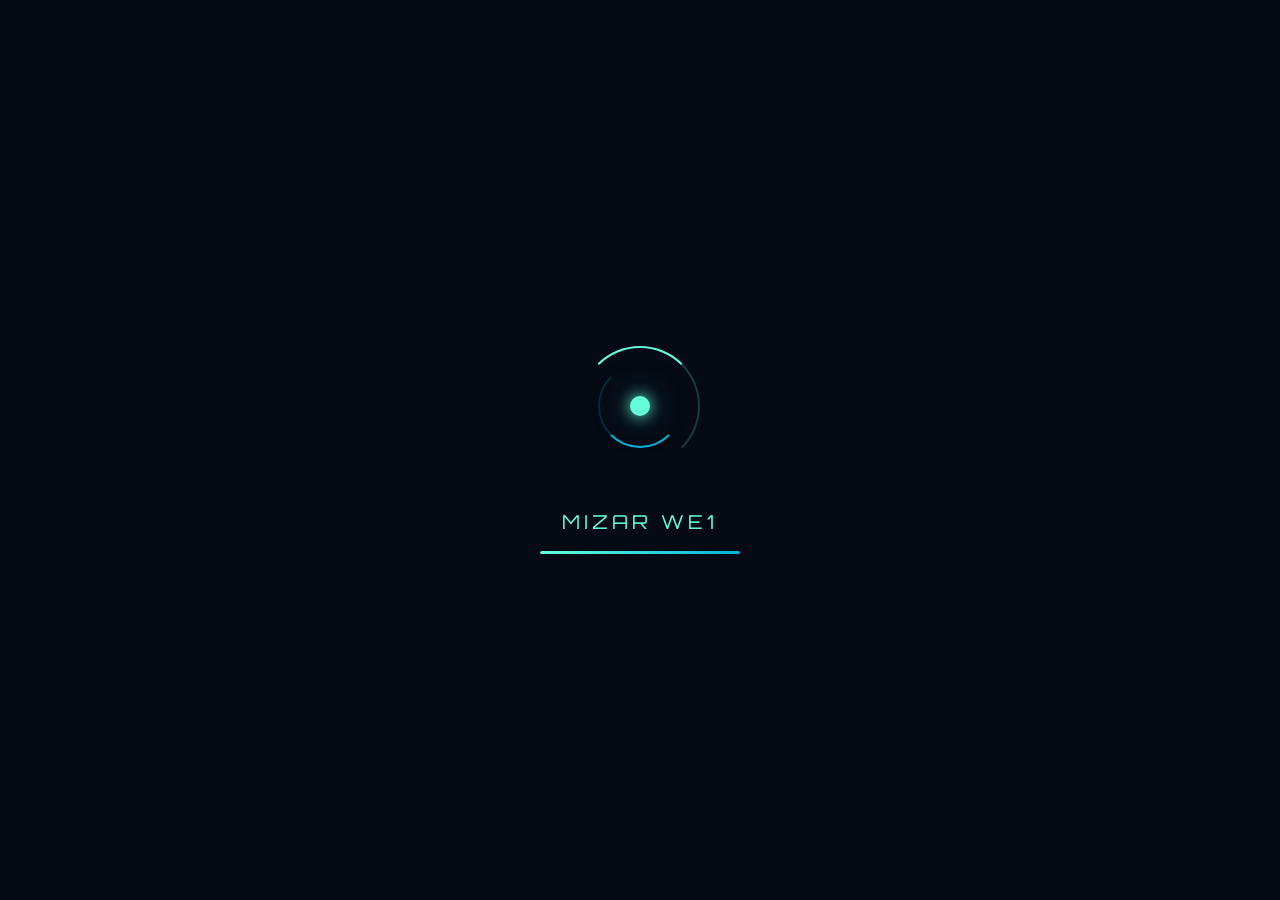
==== index.html @ 6c966ea1 "Add files via upload" ====
<!DOCTYPE html>
<html lang="es">
<head>
    <meta charset="UTF-8">
    <meta name="viewport" content="width=device-width, initial-scale=1.0">
    <title>Mizar Web | Inicio</title>
    <meta name="description" content="Agencia de desarrollo web, IA y automatización fundada por Facundo Villalba y Juan Pablo Keller.">
    <link rel="icon" href="favicon.svg" type="image/svg+xml">
    <link rel="preconnect" href="https://fonts.googleapis.com">
    <link rel="preconnect" href="https://fonts.gstatic.com" crossorigin>
    <link href="https://fonts.googleapis.com/css2?family=Montserrat:wght@300;400;600&family=Orbitron:wght@400;700&display=swap" rel="stylesheet">
    <link rel="stylesheet" href="https://cdnjs.cloudflare.com/ajax/libs/font-awesome/6.4.0/css/all.min.css">
    <link rel="stylesheet" href="style.css">
</head>
<body>
    <div id="preloader"><div class="loader-container"><div class="loader-ring ring-one"></div><div class="loader-ring ring-two"></div><div class="loader-core"></div></div><div class="loader-text-container"><span class="loader-text" data-final="MIZAR WEB">CARGANDO</span><div class="loader-bar"><div class="bar-fill"></div></div></div></div>

    <div id="background-layer" class="bg-gradient-home"></div>
    <canvas id="starfield"></canvas>

    <header class="main-header">
        <div class="logo-container">
            <div class="star-wrapper">
                <div class="binary-star-icon">
                    <div class="star s1"></div>
                    <div class="star s2"></div>
                </div>
            </div>
            <span class="logo-text">MIZAR WEB</span>
        </div>
        <nav class="desktop-nav">
            <a href="index.html" class="nav-btn active">Inicio</a>
            <a href="nosotros.html" class="nav-btn">Nosotros</a>
            <a href="servicios.html" class="nav-btn">Servicios</a>
            <a href="proyectos.html" class="nav-btn">Proyectos</a>
            <a href="contacto.html" class="nav-btn">Contacto</a>
        </nav>
        <button class="menu-toggle" aria-label="Abrir menú"><span class="bar b1"></span><span class="bar b2"></span><span class="bar b3"></span></button>
    </header>

    <div class="mobile-menu-overlay">
        <nav class="mobile-nav">
            <a href="index.html" class="mob-nav-btn">Inicio</a>
            <a href="nosotros.html" class="mob-nav-btn">Nosotros</a>
            <a href="servicios.html" class="mob-nav-btn">Servicios</a>
            <a href="proyectos.html" class="mob-nav-btn">Proyectos</a>
            <a href="contacto.html" class="mob-nav-btn">Contacto</a>
        </nav>
    </div>

    <main id="main-content">
        <section class="section">
            <div class="content-wrapper center-content">
                <h1 class="glitch-title" data-text="SOLUCIONES DIGITALES">SOLUCIONES DIGITALES</h1>
                <p class="subtitle fade-in">Desarrollo Web Full Stack + Inteligencia Artificial</p>
                <div class="hero-actions fade-in-delay">
                    <a href="proyectos.html" class="btn-primary glow-effect" style="text-decoration: none; display: inline-flex; align-items: center; justify-content: center;">Ver Trabajos</a>
                    <a href="contacto.html" class="btn-secondary" style="text-decoration: none; display: inline-flex; align-items: center; justify-content: center;">Cotizar Proyecto</a>
                </div>
            </div>
        </section>
    </main>

    <script src="script.js"></script>
</body>
</html>
---- style.css ----
/* ============================================================
   MIZAR WEB — style.css (versión corregida y completa)
   ============================================================ */

/* --- 1. VARIABLES Y RESET BASE --- */
:root {
    --bg-dark:        #050a14;
    --bg-blue-deep:   #0a192f;
    --accent-cyan:    #64ffda;
    --accent-blue:    #00b4d8;
    --accent-purple:  #7b2cbf;
    --text-main:      #e6f1ff;
    --text-muted:     #8892b0;
    --glass-bg:       rgba(17, 34, 64, 0.75);
    --glass-border:   rgba(100, 255, 218, 0.12);
    --font-title:     'Orbitron', sans-serif;
    --font-body:      'Montserrat', sans-serif;
    --header-height:  80px;
    --radius-card:    15px;
    --transition:     0.35s ease;
}

*, *::before, *::after {
    margin: 0;
    padding: 0;
    box-sizing: border-box;
}

::-webkit-scrollbar            { width: 6px; height: 6px; }
::-webkit-scrollbar-track      { background: var(--bg-dark); }
::-webkit-scrollbar-thumb      { background: var(--accent-cyan); border-radius: 10px; }

html {
    scroll-behavior: smooth;
    overflow-x: hidden;
}

body {
    font-family: var(--font-body);
    background-color: var(--bg-dark);
    color: var(--text-main);
    line-height: 1.7;
    min-height: 100vh;
    overflow-x: hidden;
    user-select: none;
}

img { max-width: 100%; display: block; }
a   { text-decoration: none; }
ul  { list-style: none; }

/* ============================================================
   2. PRELOADER
   ============================================================ */
#preloader {
    position: fixed;
    inset: 0;
    background: var(--bg-dark);
    z-index: 9999;
    display: flex;
    flex-direction: column;
    justify-content: center;
    align-items: center;
    gap: 40px;
    transition: opacity 0.6s ease, visibility 0.6s ease;
}

#preloader.loaded {
    opacity: 0;
    visibility: hidden;
    pointer-events: none;
}

/* Anillos orbitales */
.loader-container {
    position: relative;
    width: 120px;
    height: 120px;
    display: flex;
    align-items: center;
    justify-content: center;
}

.loader-ring {
    position: absolute;
    border-radius: 50%;
    border: 2px solid transparent;
}

.ring-one {
    width: 100%;
    height: 100%;
    border-top-color: var(--accent-cyan);
    border-right-color: rgba(100, 255, 218, 0.2);
    animation: spin 1.2s linear infinite;
}

.ring-two {
    width: 70%;
    height: 70%;
    border-bottom-color: var(--accent-blue);
    border-left-color: rgba(0, 180, 216, 0.2);
    animation: spin 0.8s linear infinite reverse;
}

.loader-core {
    width: 20px;
    height: 20px;
    background: var(--accent-cyan);
    border-radius: 50%;
    box-shadow: 0 0 15px var(--accent-cyan), 0 0 40px rgba(100, 255, 218, 0.4);
    animation: pulse-core 1.2s ease-in-out infinite;
}

@keyframes spin {
    to { transform: rotate(360deg); }
}

@keyframes pulse-core {
    0%, 100% { transform: scale(1);    opacity: 1; }
    50%       { transform: scale(1.4); opacity: 0.6; }
}

/* Texto y barra de carga */
.loader-text-container {
    text-align: center;
    display: flex;
    flex-direction: column;
    align-items: center;
    gap: 12px;
}

.loader-text {
    font-family: var(--font-title);
    font-size: 1.2rem;
    letter-spacing: 4px;
    color: var(--accent-cyan);
}

.loader-bar {
    width: 200px;
    height: 3px;
    background: rgba(100, 255, 218, 0.15);
    border-radius: 10px;
    overflow: hidden;
}

.bar-fill {
    height: 100%;
    width: 0%;
    background: linear-gradient(90deg, var(--accent-cyan), var(--accent-blue));
    border-radius: 10px;
    animation: bar-load 1.4s ease forwards;
}

@keyframes bar-load {
    0%   { width: 0%; }
    60%  { width: 80%; }
    100% { width: 100%; }
}

/* ============================================================
   3. FONDO Y CANVAS
   ============================================================ */
#background-layer {
    position: fixed;
    inset: 0;
    z-index: -2;
}

.bg-gradient-home      { background: radial-gradient(circle at 50% 50%, #0a192f 0%, #020c1b 100%); }
.bg-gradient-services  { background: radial-gradient(circle at 80% 20%, #112240 0%, #000000 100%); }
.bg-gradient-portfolio { background: linear-gradient(to right, #050a14, #0f1c30); }
.bg-gradient-about     { background: radial-gradient(circle at 20% 80%, #0f1c30 0%, #000000 100%); }
.bg-gradient-contact   { background: linear-gradient(135deg, #020c1b 0%, #102a43 100%); }

#starfield {
    position: fixed;
    inset: 0;
    z-index: -1;
    pointer-events: none;
}

/* ============================================================
   4. HEADER
   ============================================================ */
.main-header {
    position: fixed;
    top: 20px;
    left: 50%;
    transform: translate(-50%, 0);
    width: 90%;
    max-width: 1200px;
    height: var(--header-height);
    background: var(--glass-bg);
    backdrop-filter: blur(14px);
    -webkit-backdrop-filter: blur(14px);
    border: 1px solid var(--glass-border);
    border-radius: 50px;
    padding: 0 2rem;
    display: flex;
    justify-content: space-between;
    align-items: center;
    z-index: 1000;
    transition: transform 0.4s ease;
}

/* Logo */
.logo-container {
    display: flex;
    align-items: center;
    gap: 10px;
    cursor: pointer;
}

.logo-text {
    font-family: var(--font-title);
    font-weight: 700;
    font-size: 1rem;
    color: var(--text-main);
    letter-spacing: 3px;
}

/* Icono binario */
.star-wrapper {
    width: 30px;
    height: 30px;
    position: relative;
    z-index: 1;
    transition: transform 0.6s cubic-bezier(0.68, -0.55, 0.265, 1.55), opacity 0.5s ease;
}

.binary-star-icon {
    width: 100%;
    height: 100%;
    position: relative;
    animation: orbit 4s linear infinite;
}

.binary-star-icon .star {
    position: absolute;
    border-radius: 50%;
}

.s1 { width: 8px; height: 8px; top: 0; left: 50%; transform: translateX(-50%); }
.s2 { width: 6px; height: 6px; bottom: 0; left: 50%; transform: translateX(-50%); background: var(--accent-purple); box-shadow: 0 0 10px var(--accent-purple); }


.binary-star-icon .s1 {
    width: 12px;
    height: 12px;
    background: var(--accent-cyan);
    box-shadow: 0 0 8px var(--accent-cyan);
    top: 2px;
    left: 2px;
    animation: orbit-s1 3s linear infinite;
}

.binary-star-icon .s2 {
    width: 8px;
    height: 8px;
    background: var(--accent-blue);
    box-shadow: 0 0 6px var(--accent-blue);
    bottom: 2px;
    right: 2px;
    animation: orbit-s2 3s linear infinite;
}

.logo-text {
    font-family: var(--font-title);
    font-weight: 700;
    font-size: 1.2rem;
    letter-spacing: 2px;
    color: var(--text-main);
    position: relative;
    z-index: 2;
    /* Fondo con el gradiente de ambas estrellas oculto tras el color blanco */
    background: linear-gradient(45deg, var(--accent-cyan), var(--accent-blue));
    background-clip: text;
    -webkit-background-clip: text;
    transition: color 0.5s ease, text-shadow 0.5s ease;
}

/* --- EFECTO HOVER DEL LOGO --- */
.logo-container:hover .star-wrapper {
    /* Mueve las estrellas detrás del texto y las reduce */
    transform: translateX(45px) scale(0.1);
    opacity: 0;
}

.logo-container:hover .logo-text {
    /* Vuelve el texto transparente para revelar el gradiente de fondo */
    color: transparent;
    text-shadow: 0 0 15px rgba(100, 255, 218, 0.3);
}


@keyframes orbit-s1 {
    0%   { transform: rotate(0deg)   translateX(5px) rotate(0deg); }
    100% { transform: rotate(360deg) translateX(5px) rotate(-360deg); }
}

@keyframes orbit-s2 {
    0%   { transform: rotate(180deg) translateX(5px) rotate(-180deg); }
    100% { transform: rotate(540deg) translateX(5px) rotate(-540deg); }
}

/* Nav desktop */
.desktop-nav { display: flex; gap: 8px; }

.nav-btn {
    color: var(--text-muted);
    font-weight: 600;
    font-size: 0.85rem;
    padding: 0.55rem 1.1rem;
    border-radius: 20px;
    transition: var(--transition);
}

.nav-btn:hover  { color: var(--accent-cyan); }

.nav-btn.active {
    background: var(--accent-cyan);
    color: var(--bg-dark);
}

/* Botón hamburguesa */
.menu-toggle {
    display: none;
    background: none;
    border: none;
    cursor: pointer;
    padding: 4px;
    z-index: 1100;
}

.bar {
    display: block;
    width: 25px;
    height: 2px;
    margin: 5px 0;
    background: var(--accent-cyan);
    border-radius: 2px;
    transition: var(--transition);
}

.menu-toggle.open .b1 { transform: translateY(7px) rotate(45deg); }
.menu-toggle.open .b2 { opacity: 0; transform: scaleX(0); }
.menu-toggle.open .b3 { transform: translateY(-7px) rotate(-45deg); }

/* ============================================================
   5. MENÚ MÓVIL OVERLAY
   ============================================================ */
.mobile-menu-overlay {
    position: fixed;
    inset: 0;
    background: rgba(5, 10, 20, 0.97);
    backdrop-filter: blur(20px);
    z-index: 999;
    display: flex;
    align-items: center;
    justify-content: center;
    opacity: 0;
    visibility: hidden;
    transition: opacity 0.35s ease, visibility 0.35s ease;
}

.mobile-menu-overlay.active {
    opacity: 1;
    visibility: visible;
}

.mobile-nav {
    display: flex;
    flex-direction: column;
    align-items: center;
    gap: 1.5rem;
}

.mob-nav-btn {
    font-family: var(--font-title);
    font-size: 1.4rem;
    letter-spacing: 3px;
    color: var(--text-muted);
    transition: var(--transition);
    position: relative;
    padding: 0.5rem 0;
}

.mob-nav-btn::after {
    content: '';
    position: absolute;
    bottom: 0;
    left: 50%;
    transform: translateX(-50%);
    width: 0;
    height: 2px;
    background: var(--accent-cyan);
    transition: var(--transition);
}

.mob-nav-btn:hover             { color: var(--accent-cyan); }
.mob-nav-btn:hover::after      { width: 100%; }

/* ============================================================
   6. LAYOUT PRINCIPAL
   ============================================================ */
.section {
    min-height: 100vh;
    width: 100%;
    display: flex;
    align-items: center;
    justify-content: center;
    padding: calc(var(--header-height) + 40px) 0 60px;
}

.content-wrapper {
    width: 80%;
    max-width: 1200px;
    margin: 0 auto;
}

.content-wrapper.full-width {
    max-width: 100%;
    width: 95%;
}

.center-content {
    text-align: center;
    display: flex;
    flex-direction: column;
    align-items: center;
    gap: 1rem;
}

/* ============================================================
   7. COMPONENTES REUTILIZABLES
   ============================================================ */

/* Título de sección */
.section-title {
    font-family: var(--font-title);
    font-size: clamp(1.8rem, 3vw, 3rem);
    margin-bottom: 1.8rem;
    position: relative;
    display: inline-block;
}

.section-title::after {
    content: '';
    position: absolute;
    bottom: -8px;
    left: 0;
    width: 55px;
    height: 3px;
    background: linear-gradient(90deg, var(--accent-cyan), transparent);
    border-radius: 2px;
}

.center-content .section-title::after { left: 50%; transform: translateX(-50%); }

/* Botones */
.btn-primary,
.btn-secondary {
    display: inline-flex;
    align-items: center;
    justify-content: center;
    padding: 0.85rem 2rem;
    border-radius: 6px;
    font-family: var(--font-body);
    font-weight: 600;
    font-size: 0.9rem;
    letter-spacing: 1px;
    transition: var(--transition);
    cursor: pointer;
    border: 1px solid var(--accent-cyan);
}

.btn-primary {
    background: rgba(100, 255, 218, 0.08);
    color: var(--accent-cyan);
}

.btn-primary:hover {
    background: var(--accent-cyan);
    color: var(--bg-dark);
    transform: translateY(-3px);
    box-shadow: 0 8px 25px rgba(100, 255, 218, 0.25);
}

.btn-primary.full-width  { width: 100%; }

.glow-effect {
    box-shadow: 0 0 15px rgba(100, 255, 218, 0.2);
}

.btn-secondary {
    background: transparent;
    color: var(--text-muted);
    border-color: var(--text-muted);
    margin-left: 15px;
}

.btn-secondary:hover {
    color: var(--text-main);
    border-color: var(--text-main);
    transform: translateY(-3px);
}

/* Glass panel genérico */
.glass-panel {
    background: var(--glass-bg);
    border: 1px solid var(--glass-border);
    border-radius: var(--radius-card);
    backdrop-filter: blur(10px);
    -webkit-backdrop-filter: blur(10px);
}

/* ============================================================
   8. HOME — HERO
   ============================================================ */
.glitch-title {
    font-family: var(--font-title);
    font-size: clamp(2.2rem, 8vw, 5rem);
    line-height: 1.1;
    text-shadow: 2px 2px var(--accent-purple), -2px -2px var(--accent-blue);
    margin-bottom: 0.5rem;
    animation: glitch 4s infinite;
}

@keyframes glitch {
    0%, 90%, 100% { text-shadow: 2px 2px var(--accent-purple), -2px -2px var(--accent-blue); transform: none; opacity: 1; }
    91%  { text-shadow: -3px 0 var(--accent-cyan),  3px 0 var(--accent-purple); transform: translateX(2px); }
    92%  { text-shadow:  3px 0 var(--accent-blue), -3px 0 var(--accent-cyan);  transform: translateX(-2px); }
    93%  { text-shadow: 2px 2px var(--accent-purple), -2px -2px var(--accent-blue); transform: none; }
}

.subtitle {
    font-size: clamp(0.9rem, 2.5vw, 1.15rem);
    color: var(--text-muted);
    letter-spacing: 2px;
    text-transform: uppercase;
    margin-bottom: 0.5rem;
}

.hero-actions { display: flex; gap: 1rem; flex-wrap: wrap; justify-content: center; }

.fade-in {
    animation: fadeUp 0.9s ease 0.3s both;
}

.fade-in-delay {
    animation: fadeUp 0.9s ease 0.7s both;
}

@keyframes fadeUp {
    from { opacity: 0; transform: translateY(20px); }
    to   { opacity: 1; transform: translateY(0); }
}

/* ============================================================
   9. SERVICIOS — CARDS CON FLIP
   ============================================================ */
.services-grid {
    display: grid;
    grid-template-columns: repeat(auto-fit, minmax(280px, 1fr));
    gap: 24px;
}

.service-card {
    position: relative;
    height: 194px;
    perspective: 1000px;
    cursor: pointer;
}

.card-initial,
.card-hover-content {
    position: absolute;
    inset: 0;
    padding: 1.6rem;
    border-radius: var(--radius-card);
    background: var(--glass-bg);
    border: 1px solid var(--glass-border);
    display: flex;
    flex-direction: column;
    align-items: center;
    justify-content: center;
    text-align: center;
    backface-visibility: hidden;
    transition: transform 0.55s cubic-bezier(0.4, 0, 0.2, 1), opacity 0.35s ease;
}

.card-initial  { transform: rotateY(0deg);    opacity: 1; }
.card-hover-content { transform: rotateY(180deg); opacity: 0; }

.service-card:hover .card-initial       { transform: rotateY(-180deg); opacity: 0; }
.service-card:hover .card-hover-content { transform: rotateY(0deg);    opacity: 1;
    border-color: var(--accent-cyan);
    box-shadow: 0 0 20px rgba(100, 255, 218, 0.08); }

.service-icon {
    font-size: 2.2rem;
    color: var(--accent-cyan);
    margin-bottom: 0.8rem;
}

.service-card h3 {
    font-family: var(--font-title);
    font-size: 0.85rem;
    letter-spacing: 1.5px;
    margin-bottom: 0.4rem;
}

.card-desc { color: var(--text-muted); font-size: 0.85rem; }

.card-hover-content h3 {
    font-family: var(--font-title);
    font-size: 0.8rem;
    color: var(--accent-cyan);
    letter-spacing: 1.5px;
    margin-bottom: 1rem;
}

.card-hover-content ul {
    display: flex;
    flex-direction: column;
    gap: 0.35rem;
}

.card-hover-content ul li {
    font-size: 0.82rem;
    color: var(--text-muted);
    position: relative;
    padding-left: 1rem;
}

.card-hover-content ul li::before {
    content: '▸';
    position: absolute;
    left: 0;
    color: var(--accent-cyan);
}

/* ============================================================
   10. PORTFOLIO
   ============================================================ */
.section-portfolio {
    align-items: flex-start;
    padding-top: calc(var(--header-height) + 50px);
}

.portfolio-header {
    display: flex;
    align-items: flex-end;
    justify-content: space-between;
    flex-wrap: wrap;
    gap: 1.2rem;
    margin-bottom: 2rem;
}

.portfolio-title-group { display: flex; flex-direction: column; gap: 4px; }
.portfolio-header .section-title { margin-bottom: 0; }
.portfolio-header .section-title::after { display: none; }

.portfolio-subtitle {
    color: var(--text-muted);
    font-size: 0.78rem;
    letter-spacing: 2.5px;
    text-transform: uppercase;
    padding-left: 2px;
}

.portfolio-filters {
    display: flex;
    gap: 8px;
    flex-wrap: wrap;
}

.filter-btn {
    background: transparent;
    border: 1px solid var(--glass-border);
    color: var(--text-muted);
    padding: 0.42rem 1.1rem;
    border-radius: 20px;
    font-family: var(--font-body);
    font-size: 0.8rem;
    font-weight: 600;
    cursor: pointer;
    transition: var(--transition);
    letter-spacing: 0.5px;
}

.filter-btn:hover {
    color: var(--accent-cyan);
    border-color: rgba(100,255,218,0.4);
}

.filter-btn.active {
    background: var(--accent-cyan);
    color: var(--bg-dark);
    border-color: var(--accent-cyan);
    box-shadow: 0 0 14px rgba(100,255,218,0.25);
}

/* --- BENTO GRID --- */
.bento-featured {
    display: grid;
    grid-template-columns: 1.6fr 1fr;
    grid-template-rows: 248px 248px;
    gap: 12px;
    margin-bottom: 0;
}

.bento-featured .bento-main  { grid-row: 1 / 3; }
.bento-featured .bento-sm    { height: 100%; }

/* --- PROJECT CARD base --- */
.project-card {
    position: relative;
    border-radius: 14px;
    overflow: hidden;
    cursor: pointer;
    /* carousel track cards */
    flex: 0 0 300px;
    height: 204px;
    scroll-snap-align: start;
    transition: transform 0.35s ease, box-shadow 0.35s ease;
}

/* bento cards override flex sizing */
.bento-featured .project-card {
    flex: unset;
    scroll-snap-align: none;
    height: 100%;
}

.project-card:hover {
    transform: translateY(-4px);
    box-shadow: 0 16px 40px rgba(0,0,0,0.5), 0 0 0 1px rgba(100,255,218,0.2);
}

.project-card.hidden { display: none; }

/* Card number badge (bento only) */
.card-number {
    position: absolute;
    top: 14px;
    left: 16px;
    font-family: var(--font-title);
    font-size: 0.62rem;
    letter-spacing: 2px;
    color: rgba(100,255,218,0.45);
    z-index: 4;
    transition: color 0.3s;
    user-select: none;
}

.project-card:hover .card-number { color: var(--accent-cyan); }

/* --- IMAGE CONTAINER --- */
.project-img-container {
    width: 100%;
    height: 100%;
    position: relative;
    background: var(--card-fallback, linear-gradient(135deg, #0a192f 0%, #112240 100%));
    overflow: hidden;
}

.project-img-container img {
    width: 100%;
    height: 100%;
    object-fit: cover;
    display: block;
    transition: transform 0.6s cubic-bezier(0.25, 0.46, 0.45, 0.94);
}

.project-card:hover .project-img-container img { transform: scale(1.07); }

/* --- BASE INFO (siempre visible, parte baja) --- */
.card-base-info {
    flex-direction: column;
    display: flex;
    gap: 0.3rem;
    position: absolute;
    bottom: 0;
    left: 0;
    right: 0;
    padding: 1rem 1.2rem 1rem;
    background: linear-gradient(to top,
        rgba(5, 10, 20, 0.97) 0%,
        rgba(5, 10, 20, 0.7)  50%,
        transparent 100%);
    z-index: 3;
    transition: opacity 0.3s ease;
}

.card-base-info h4 {
    font-family: var(--font-title);
    font-size: 0.78rem;
    color: var(--text-main);
    letter-spacing: 1px;
    margin-bottom: 0;
    line-height: 1.3;
    white-space: nowrap;
    overflow: hidden;
    text-overflow: ellipsis;
}

/* large card: bigger title */
.bento-main .card-base-info h4 {
    font-size: 0.92rem;
    letter-spacing: 1.5px;
}

/* --- OVERLAY (aparece en hover, sobre la base info) --- */
.project-overlay {
    position: absolute;
    inset: 0;
    background: linear-gradient(to top,
        rgba(5, 10, 20, 0.97) 30%,
        rgba(5, 10, 20, 0.5)  70%,
        rgba(5, 10, 20, 0.15) 100%);
    display: flex;
    flex-direction: column;
    justify-content: flex-end;
    padding: 1.2rem 1.2rem 1.2rem;
    opacity: 0;
    transform: translateY(6px);
    transition: opacity 0.35s ease, transform 0.35s ease;
    z-index: 4;
}

.project-card:hover .project-overlay {
    opacity: 1;
    transform: translateY(0);
}

/* Reorganise: on hover, base info slides up out of the way */
.project-card:hover .card-base-info { opacity: 0; }

.project-overlay p {
    font-size: 0.78rem;
    color: var(--text-main);
    line-height: 1.6;
    margin-bottom: 0.75rem;
}

.card-cta {
    display: inline-flex;
    align-items: center;
    gap: 6px;
    font-size: 0.72rem;
    font-weight: 700;
    letter-spacing: 1.5px;
    text-transform: uppercase;
    color: var(--accent-cyan);
    transition: gap 0.25s ease;
}

.project-card:hover .card-cta { gap: 10px; }

/* --- OVERLAY TAG chip --- */
.overlay-tag {
    display: inline-block;
    background: rgba(100, 255, 218, 0.1);
    border: 1px solid rgba(100, 255, 218, 0.25);
    color: var(--accent-cyan);
    font-size: 0.6rem;
    font-weight: 700;
    letter-spacing: 1.8px;
    text-transform: uppercase;
    padding: 0.18rem 0.6rem;
    border-radius: 20px;
    margin-bottom: 0.35rem;
    width: fit-content;
    white-space: nowrap;
}

/* === OVERLAY TAG in BASE INFO (before hover) === */
.card-base-info .overlay-tag {
    margin-bottom: 0.3rem;
}

/* === Large card special === */
.bento-main .project-overlay {
    padding-bottom: 2.2rem;
}

.bento-main .project-overlay p { font-size: 0.85rem; }

/* --- CAROUSEL DIVIDER --- */
.carousel-divider {
    display: flex;
    align-items: center;
    gap: 14px;
    margin: 18px 0 14px;
}

.divider-line {
    flex: 1;
    height: 1px;
    background: linear-gradient(to right, transparent, var(--glass-border), transparent);
}

.divider-label {
    display: flex;
    align-items: center;
    gap: 8px;
    color: var(--text-muted);
    font-size: 0.72rem;
    font-weight: 600;
    letter-spacing: 2.5px;
    text-transform: uppercase;
    white-space: nowrap;
    flex-shrink: 0;
}

.divider-label i {
    color: var(--accent-cyan);
    font-size: 0.65rem;
}

.carousel-nav-btns {
    display: flex;
    gap: 8px;
    flex-shrink: 0;
}

.carousel-arrow {
    width: 34px;
    height: 34px;
    border-radius: 50%;
    background: var(--glass-bg);
    border: 1px solid var(--glass-border);
    color: var(--accent-cyan);
    display: flex;
    align-items: center;
    justify-content: center;
    cursor: pointer;
    font-size: 0.72rem;
    transition: var(--transition);
    flex-shrink: 0;
}

.carousel-arrow:hover {
    background: var(--accent-cyan);
    color: var(--bg-dark);
    border-color: var(--accent-cyan);
    box-shadow: 0 0 14px rgba(100,255,218,0.3);
}

/* --- SCROLL HORIZONTAL --- */
.horizontal-scroll-container {
    width: 100%;
    overflow-x: auto;
    padding: 6px 0 16px;
    scroll-snap-type: x mandatory;
    -webkit-overflow-scrolling: touch;
    scrollbar-width: thin;
    scrollbar-color: rgba(100,255,218,0.3) transparent;
}

.horizontal-scroll-container::-webkit-scrollbar { height: 3px; }
.horizontal-scroll-container::-webkit-scrollbar-track { background: transparent; }
.horizontal-scroll-container::-webkit-scrollbar-thumb {
    background: rgba(100,255,218,0.3);
    border-radius: 10px;
}

.portfolio-track {
    display: flex;
    gap: 12px;
    padding: 6px 4px;
}

/* scroll hint legacy */
.scroll-hint {
    margin-top: 14px;
    color: var(--text-muted);
    font-size: 0.78rem;
    letter-spacing: 1px;
    display: flex;
    align-items: center;
    gap: 6px;
    animation: hint-pulse 2s ease infinite;
}

@keyframes hint-pulse {
    0%, 100% { opacity: 0.5; }
    50%       { opacity: 1; }
}

/* scroll more label legacy */
.scroll-more-label {
    display: flex;
    align-items: center;
    gap: 6px;
    margin-bottom: 12px;
    color: var(--text-muted);
    font-size: 0.75rem;
    font-weight: 600;
    letter-spacing: 2px;
    text-transform: uppercase;
}
.scroll-more-label i { color: var(--accent-cyan); font-size: 0.65rem; }
.scroll-more-label i:first-of-type { animation: nudge-right 1.6s ease infinite; }
.scroll-more-label i:last-of-type  { animation: nudge-right 1.6s ease 0.2s infinite; opacity: 0.5; }

@keyframes nudge-right {
    0%, 100% { transform: translateX(0); }
    50%       { transform: translateX(4px); }
}

/* ============================================================
   11. NOSOTROS — TABS
   ============================================================ */
.about-header-container {
    display: flex;
    align-items: flex-start;
    justify-content: space-between;
    flex-wrap: wrap;
    gap: 1.5rem;
    margin-bottom: 2.5rem;
}

.about-header-container .section-title { margin-bottom: 0; }

.about-sub-nav {
    display: flex;
    gap: 8px;
    flex-wrap: wrap;
}

.sub-nav-btn {
    background: transparent;
    border: 1px solid var(--glass-border);
    color: var(--text-muted);
    padding: 0.45rem 1.1rem;
    border-radius: 20px;
    font-family: var(--font-body);
    font-size: 0.82rem;
    font-weight: 600;
    cursor: pointer;
    transition: var(--transition);
}

.sub-nav-btn:hover,
.sub-nav-btn.active {
    background: var(--accent-cyan);
    color: var(--bg-dark);
    border-color: var(--accent-cyan);
}

/* Tab content */
.about-tab-content {
    display: none;
    animation: fadeUp 0.4s ease both;
}

.about-tab-content.active { display: block; }

/* Tab: general */
.about-description {
    font-size: 1rem;
    color: var(--text-muted);
    line-height: 1.9;
    max-width: 800px;
    margin-bottom: 2.5rem;
}

.about-description strong { color: var(--accent-cyan); }

.founders-container {
    display: grid;
    grid-template-columns: repeat(auto-fit, minmax(280px, 1fr));
    gap: 24px;
}

.founder-card {
    display: flex;
    align-items: center;
    gap: 1.2rem;
    padding: 1.5rem;
    transition: var(--transition);
}

.founder-card:hover {
    border-color: var(--accent-cyan);
    transform: translateY(-4px);
}

.founder-img {
    width: 80px;
    height: 80px;
    border-radius: 50%;
    overflow: hidden;
    flex-shrink: 0;
    border: 2px solid var(--glass-border);
}

.founder-img img { width: 100%; height: 100%; object-fit: cover; object-position: center top; }

.no-photo {
    width: 100%;
    height: 100%;
    background: rgba(100, 255, 218, 0.05);
    display: flex;
    align-items: center;
    justify-content: center;
    font-size: 2rem;
    color: var(--text-muted);
}

.founder-info h3 {
    font-family: var(--font-title);
    font-size: 0.85rem;
    letter-spacing: 1px;
    margin-bottom: 4px;
}

.founder-info .role {
    display: block;
    color: var(--accent-cyan);
    font-size: 0.75rem;
    font-weight: 600;
    letter-spacing: 0.5px;
    margin-bottom: 8px;
}

.founder-info p { color: var(--text-muted); font-size: 0.82rem; line-height: 1.6; }

/* Tab: skills */
.skills-grid {
    display: grid;
    grid-template-columns: repeat(auto-fit, minmax(220px, 1fr));
    gap: 20px;
}

.skill-item {
    background: var(--glass-bg);
    border: 1px solid var(--glass-border);
    border-radius: var(--radius-card);
    padding: 1.8rem 1.5rem;
    text-align: center;
    transition: var(--transition);
}

.skill-item:hover {
    border-color: var(--accent-cyan);
    transform: translateY(-5px);
}

.skill-item i {
    font-size: 2rem;
    color: var(--accent-cyan);
    margin-bottom: 0.8rem;
    display: block;
}

.skill-item h4 {
    font-family: var(--font-title);
    font-size: 0.8rem;
    letter-spacing: 1px;
    margin-bottom: 0.5rem;
}

.skill-item p { color: var(--text-muted); font-size: 0.82rem; line-height: 1.6; }

/* Tab: tools */
.tools-grid {
    display: grid;
    grid-template-columns: repeat(auto-fit, minmax(150px, 1fr));
    gap: 16px;
}

.tool-item {
    background: var(--glass-bg);
    border: 1px solid var(--glass-border);
    border-radius: 10px;
    padding: 1.2rem 1rem;
    display: flex;
    justify-content: center;
    flex-direction: column;
    align-items: center;
    gap: 0.6rem;
    transition: var(--transition);
    cursor: default;
}

.tool-item:hover {
    border-color: var(--accent-cyan);
    background: rgba(100, 255, 218, 0.05);
    transform: translateY(-4px);
}

.tool-item i    { font-size: 1.8rem; color: var(--accent-cyan); }
.tool-item span { font-size: 0.8rem; font-weight: 600; color: var(--text-muted); text-align: center; }

/* Tab: reviews / carrusel */
.testimonials-wrapper {
    width: 100%;
    max-width: 700px;
    margin: 0 auto;
}

.carousel-container {
    display: flex;
    align-items: center;
    gap: 1rem;
}

.carousel-track-container { overflow: hidden; flex: 1; }

.carousel-track {
    display: flex;
    transition: transform 0.4s ease;
}

.carousel-slide {
    min-width: 100%;
    padding: 0 0.5rem;
    display: none;
}

.carousel-slide.current-slide { display: block; }

.carousel-slide blockquote {
    background: var(--glass-bg);
    border: 1px solid var(--glass-border);
    border-left: 3px solid var(--accent-cyan);
    border-radius: var(--radius-card);
    padding: 2rem;
    font-size: 0.95rem;
    color: var(--text-muted);
    font-style: italic;
    line-height: 1.8;
}

.carousel-slide cite {
    display: block;
    margin-top: 1rem;
    font-style: normal;
    color: var(--accent-cyan);
    font-size: 0.8rem;
    font-weight: 600;
    letter-spacing: 0.5px;
}

.carousel-btn {
    background: var(--glass-bg);
    border: 1px solid var(--glass-border);
    color: var(--accent-cyan);
    width: 42px;
    height: 42px;
    border-radius: 50%;
    display: flex;
    align-items: center;
    justify-content: center;
    cursor: pointer;
    flex-shrink: 0;
    transition: var(--transition);
    font-size: 0.85rem;
}

.carousel-btn:hover {
    background: var(--accent-cyan);
    color: var(--bg-dark);
}

/* ============================================================
   12. CONTACTO
   ============================================================ */
.split-layout {
    display: grid;
    grid-template-columns: 1fr 1.3fr;
    gap: 60px;
    align-items: center;
}

.contact-info-col p {
    color: var(--text-muted);
    margin-bottom: 2rem;
    line-height: 1.8;
}

.contact-methods {
    display: flex;
    flex-direction: column;
    gap: 14px;
}

.method {
    display: flex;
    align-items: center;
    gap: 1rem;
    padding: 1rem 1.4rem;
    transition: var(--transition);
}

.method:hover {
    border-color: var(--accent-cyan);
    transform: translateX(5px);
}

.method i    { color: var(--accent-cyan); font-size: 1.1rem; width: 20px; text-align: center; }
.method span { color: var(--text-muted); font-size: 0.9rem; }

/* Formulario */
.glass-form {
    background: var(--glass-bg);
    padding: 2.5rem;
    border-radius: 20px;
    border: 1px solid var(--glass-border);
    backdrop-filter: blur(10px);
}

.form-group {
    position: relative;
    margin-bottom: 1.4rem;
}

.form-group input,
.form-group textarea,
.form-group select {
    width: 100%;
    padding: 14px 14px 14px 14px;
    background: rgba(255, 255, 255, 0.04);
    border: 1px solid var(--glass-border);
    border-radius: 8px;
    color: var(--text-main);
    font-family: var(--font-body);
    font-size: 0.9rem;
    transition: border-color 0.3s;
    outline: none;
    appearance: none;
    -webkit-appearance: none;
}

.form-group input:focus,
.form-group textarea:focus,
.form-group select:focus {
    border-color: var(--accent-cyan);
    background: rgba(100, 255, 218, 0.03);
}

/* Label flotante */
.form-group label {
    position: absolute;
    left: 14px;
    top: 50%;
    transform: translateY(-50%);
    color: var(--text-muted);
    font-size: 0.9rem;
    pointer-events: none;
    transition: 0.25s ease;
    background: transparent;
}

.form-group textarea + label { top: 20px; transform: none; }

.form-group input:focus + label,
.form-group input:not(:placeholder-shown) + label,
.form-group textarea:focus + label,
.form-group textarea:not(:placeholder-shown) + label {
    top: -8px;
    left: 10px;
    font-size: 0.72rem;
    color: var(--accent-cyan);
    background: var(--bg-blue-deep);
    padding: 0 5px;
    border-radius: 3px;
}

.form-group textarea { min-height: 120px; resize: vertical; }

.form-group select {
    color: var(--text-muted);
    cursor: pointer;
    padding-right: 2rem;
    background-image: url("data:image/svg+xml,%3Csvg xmlns='http://www.w3.org/2000/svg' viewBox='0 0 12 8'%3E%3Cpath fill='%2364ffda' d='M6 8L0 0h12z'/%3E%3C/svg%3E");
    background-repeat: no-repeat;
    background-position: right 12px center;
    background-size: 10px;
}

.form-group select option {
    background: var(--bg-blue-deep);
    color: var(--text-main);
}

/* ============================================================
   13. MEDIA QUERIES — RESPONSIVO
   ============================================================ */
@media (max-width: 900px) {
    .split-layout {
        grid-template-columns: 1fr;
        gap: 40px;
    }
    .about-header-container {
        flex-direction: column;
        align-items: flex-start;
    }
}

@media (max-width: 768px) {
    :root { --header-height: 70px; }

    .main-header {
        width: 92%;
        padding: 0 1.2rem;
        top: 12px;
    }

    .desktop-nav  { display: none; }
    .menu-toggle  { display: block; }

    .logo-text { font-size: 0.85rem; letter-spacing: 2px; }

    .section { padding: calc(var(--header-height) + 30px) 0 50px; }

    /* Home */
    .hero-actions {
        flex-direction: column;
        align-items: center;
    }
    .btn-secondary { margin-left: 0; }

    /* Servicios */
    .services-grid { grid-template-columns: 1fr 1fr; }

    .service-card { height: 180px; }

    /* Portfolio */
    .portfolio-header { flex-direction: column; align-items: flex-start; }
    .bento-featured {
        grid-template-columns: 1fr 1fr;
        grid-template-rows: 190px 190px;
        gap: 10px;
    }
    .bento-featured .bento-main { grid-row: 1 / 3; }
    .project-card { flex: 0 0 75vw; height: 190px; }
    .carousel-divider { flex-wrap: wrap; gap: 10px; }

    /* Nosotros */
    .founder-card { flex-direction: column; text-align: center; }
    .about-sub-nav { gap: 6px; }

    /* Contacto */
    .glass-form { padding: 1.8rem 1.4rem; }

    /* Tools grid más compacto */
    .tools-grid { grid-template-columns: repeat(auto-fit, minmax(120px, 1fr)); }
}

@media (max-width: 480px) {
    .services-grid { grid-template-columns: 1fr; }

    .glitch-title { font-size: 2rem; }

    .founders-container { grid-template-columns: 1fr; }

    .skills-grid { grid-template-columns: 1fr; }

    .portfolio-filters { gap: 6px; }
    .filter-btn { font-size: 0.78rem; padding: 0.38rem 0.85rem; }

    /* Bento apilado en mobile */
    .bento-featured {
        grid-template-columns: 1fr;
        grid-template-rows: 210px 160px 160px;
    }
    .bento-featured .bento-main { grid-row: auto; }

    .carousel-btn { width: 36px; height: 36px; font-size: 0.75rem; }
}
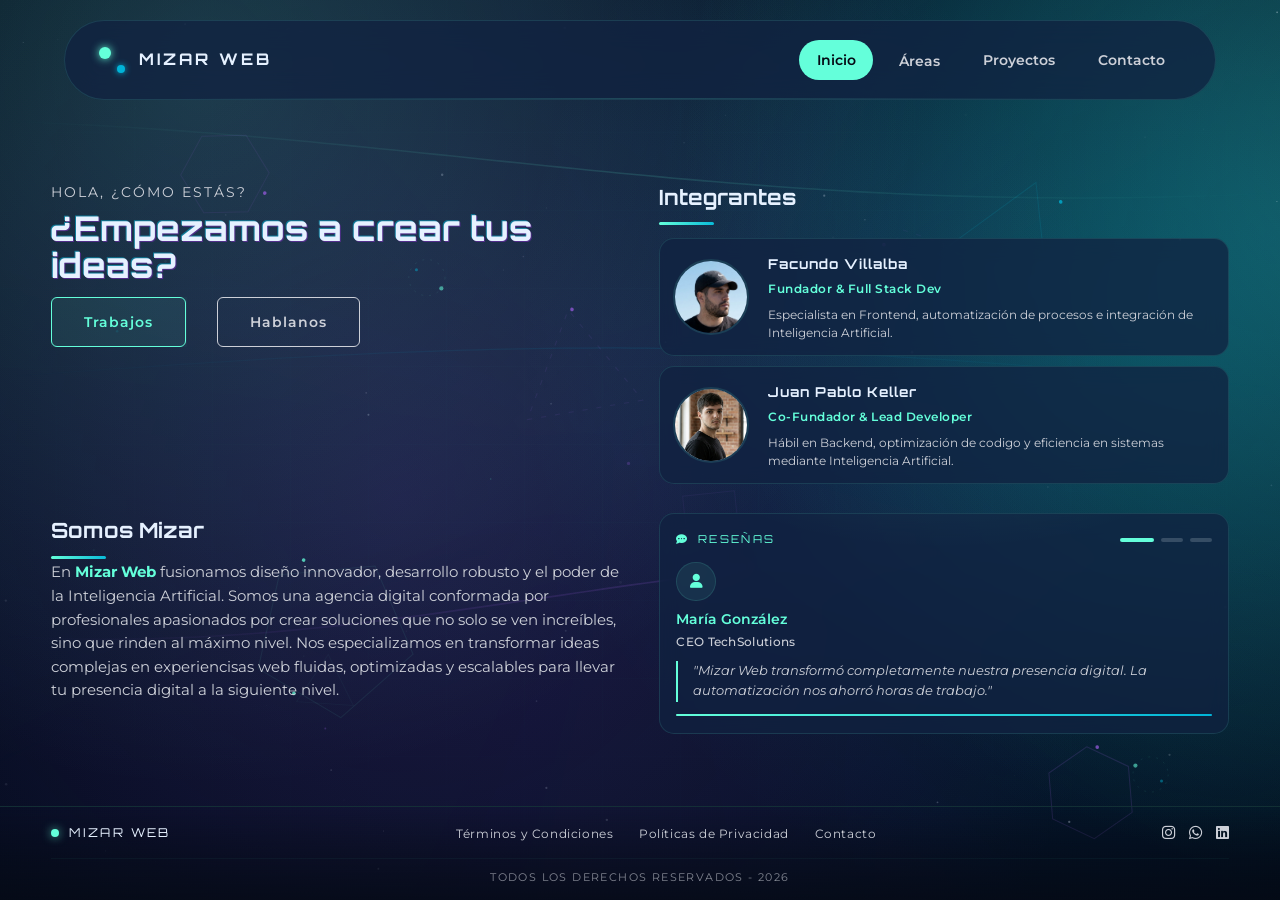
==== commit a5d2ae7f: "Add files via upload" ====
--- a/index.html
+++ b/index.html
@@ -1,66 +1,169 @@
-<!DOCTYPE html>
-<html lang="es">
-<head>
-    <meta charset="UTF-8">
-    <meta name="viewport" content="width=device-width, initial-scale=1.0">
-    <title>Mizar Web | Inicio</title>
-    <meta name="description" content="Agencia de desarrollo web, IA y automatización fundada por Facundo Villalba y Juan Pablo Keller.">
-    <link rel="icon" href="favicon.svg" type="image/svg+xml">
-    <link rel="preconnect" href="https://fonts.googleapis.com">
-    <link rel="preconnect" href="https://fonts.gstatic.com" crossorigin>
-    <link href="https://fonts.googleapis.com/css2?family=Montserrat:wght@300;400;600&family=Orbitron:wght@400;700&display=swap" rel="stylesheet">
-    <link rel="stylesheet" href="https://cdnjs.cloudflare.com/ajax/libs/font-awesome/6.4.0/css/all.min.css">
-    <link rel="stylesheet" href="style.css">
-</head>
-<body>
-    <div id="preloader"><div class="loader-container"><div class="loader-ring ring-one"></div><div class="loader-ring ring-two"></div><div class="loader-core"></div></div><div class="loader-text-container"><span class="loader-text" data-final="MIZAR WEB">CARGANDO</span><div class="loader-bar"><div class="bar-fill"></div></div></div></div>
-
-    <div id="background-layer" class="bg-gradient-home"></div>
-    <canvas id="starfield"></canvas>
-
-    <header class="main-header">
-        <div class="logo-container">
-            <div class="star-wrapper">
-                <div class="binary-star-icon">
-                    <div class="star s1"></div>
-                    <div class="star s2"></div>
-                </div>
-            </div>
-            <span class="logo-text">MIZAR WEB</span>
-        </div>
-        <nav class="desktop-nav">
-            <a href="index.html" class="nav-btn active">Inicio</a>
-            <a href="nosotros.html" class="nav-btn">Nosotros</a>
-            <a href="servicios.html" class="nav-btn">Servicios</a>
-            <a href="proyectos.html" class="nav-btn">Proyectos</a>
-            <a href="contacto.html" class="nav-btn">Contacto</a>
-        </nav>
-        <button class="menu-toggle" aria-label="Abrir menú"><span class="bar b1"></span><span class="bar b2"></span><span class="bar b3"></span></button>
-    </header>
-
-    <div class="mobile-menu-overlay">
-        <nav class="mobile-nav">
-            <a href="index.html" class="mob-nav-btn">Inicio</a>
-            <a href="nosotros.html" class="mob-nav-btn">Nosotros</a>
-            <a href="servicios.html" class="mob-nav-btn">Servicios</a>
-            <a href="proyectos.html" class="mob-nav-btn">Proyectos</a>
-            <a href="contacto.html" class="mob-nav-btn">Contacto</a>
-        </nav>
-    </div>
-
-    <main id="main-content">
-        <section class="section">
-            <div class="content-wrapper center-content">
-                <h1 class="glitch-title" data-text="SOLUCIONES DIGITALES">SOLUCIONES DIGITALES</h1>
-                <p class="subtitle fade-in">Desarrollo Web Full Stack + Inteligencia Artificial</p>
-                <div class="hero-actions fade-in-delay">
-                    <a href="proyectos.html" class="btn-primary glow-effect" style="text-decoration: none; display: inline-flex; align-items: center; justify-content: center;">Ver Trabajos</a>
-                    <a href="contacto.html" class="btn-secondary" style="text-decoration: none; display: inline-flex; align-items: center; justify-content: center;">Cotizar Proyecto</a>
-                </div>
-            </div>
-        </section>
-    </main>
-
-    <script src="script.js"></script>
-</body>
-</html>+<!DOCTYPE html>
+<html lang="es">
+<head>
+    <meta charset="UTF-8">
+    <meta name="viewport" content="width=device-width, initial-scale=1.0, viewport-fit=cover">
+    <title>Inicio | Mizar Web</title>
+    <meta name="description" content="Agencia de desarrollo web, IA y automatización fundada por Facundo Villalba y Juan Pablo Keller.">
+    <meta name="theme-color" content="#050a14">
+    <link rel="icon" type="image/svg+xml" href="favicon.svg">
+    <link rel="preconnect" href="https://fonts.googleapis.com">
+    <link rel="preconnect" href="https://fonts.gstatic.com" crossorigin>
+    <link href="https://fonts.googleapis.com/css2?family=Montserrat:wght@300;400;600;700&family=Orbitron:wght@400;700&display=swap" rel="stylesheet">
+    <link rel="preload" as="style" href="https://cdnjs.cloudflare.com/ajax/libs/font-awesome/6.4.0/css/all.min.css">
+    <link rel="stylesheet" href="https://cdnjs.cloudflare.com/ajax/libs/font-awesome/6.4.0/css/all.min.css">
+    <link rel="stylesheet" href="style.css">
+</head>
+<body class="page-home">
+    <div id="preloader"><div class="loader-container"><div class="loader-ring ring-one"></div><div class="loader-ring ring-two"></div><div class="loader-core"></div></div><div class="loader-text-container"><span class="loader-text" data-final="MIZAR WEB">CARGANDO</span><div class="loader-bar"><div class="bar-fill"></div></div></div></div>
+
+    <div id="background-layer" class="bg-gradient-home"></div>
+    <canvas id="starfield"></canvas>
+
+    <a href="#main-content" class="skip-link">Ir al contenido</a>
+
+    <header class="main-header">
+        <a href="index.html" class="logo-container">
+            <div class="star-wrapper"><div class="binary-star-icon"><div class="star s1"></div><div class="star s2"></div></div></div>
+            <span class="logo-text">MIZAR WEB</span>
+        </a>
+        <nav class="desktop-nav">
+            <a href="index.html" class="nav-btn active" data-label="Inicio"><span>Inicio</span></a>
+            <a href="servicios.html" class="nav-btn" data-label="Áreas"><span>Áreas</span></a>
+            <a href="proyectos.html" class="nav-btn" data-label="Proyectos"><span>Proyectos</span></a>
+            <a href="contacto.html" class="nav-btn" data-label="Contacto"><span>Contacto</span></a>
+        </nav>
+        <button class="menu-toggle" aria-label="Abrir menú" aria-expanded="false"><span class="bar b1"></span><span class="bar b2"></span><span class="bar b3"></span></button>
+    </header>
+
+    <div class="mobile-menu-overlay">
+        <nav class="mobile-nav">
+            <a href="index.html" class="mob-nav-btn" data-label="Inicio"><span>Inicio</span></a>
+            <a href="servicios.html" class="mob-nav-btn" data-label="Áreas"><span>Áreas</span></a>
+            <a href="proyectos.html" class="mob-nav-btn" data-label="Proyectos"><span>Proyectos</span></a>
+            <a href="contacto.html" class="mob-nav-btn" data-label="Contacto"><span>Contacto</span></a>
+        </nav>
+        <div class="mobile-social-row">
+            <a href="#" aria-label="Instagram"><i class="fab fa-instagram"></i></a>
+            <a href="https://wa.me/5493751340173" target="_blank" rel="noopener" aria-label="WhatsApp"><i class="fab fa-whatsapp"></i></a>
+            <a href="#" aria-label="LinkedIn"><i class="fab fa-linkedin"></i></a>
+            <a href="#" aria-label="Facebook"><i class="fab fa-facebook"></i></a>
+        </div>
+        <div class="mobile-menu-legal">
+            <a href="terminos.html">Términos y Condiciones</a>
+            <span aria-hidden="true">·</span>
+            <a href="privacidad.html">Políticas de Privacidad</a>
+        </div>
+    </div>
+
+    <main id="main-content">
+        <section class="section section-home">
+            <div class="content-wrapper">
+
+                <div class="hero-block center-content">
+
+                    <!-- FILA 1 — Texto principal + Integrantes -->
+                    <div class="hero-reviews-content">
+                        <div class="hero-text-container">
+                            <p class="subtitle fade-in">Hola, ¿cómo estás?</p>
+                            <h1 class="glitch-title" data-text="¿Empezamos a crear tus ideas?">¿Empezamos a crear tus ideas?</h1>
+                            <div class="hero-actions fade-in-delay">
+                                <a href="proyectos.html" class="btn-primary glow-effect" data-label="Trabajos"><span>Trabajos</span></a>
+                                <a href="contacto.html" class="btn-secondary" data-label="Hablanos"><span>Hablanos</span></a>
+                            </div>
+                        </div>
+
+                        <div class="founders-container">
+                            <div class="about-header-container">
+                                <h2 class="section-title title-about-hero">Integrantes</h2>
+                            </div>
+                            <div class="founder-card glass-panel">
+                                <div class="founder-img"><img src="images/facundo-villalba.jpeg" alt="Facundo Villalba" loading="lazy" width="126" height="126"></div>
+                                <div class="founder-info">
+                                    <h3>Facundo Villalba</h3>
+                                    <span class="role">Fundador &amp; Full Stack Dev</span>
+                                    <p>Especialista en Frontend, automatización de procesos e integración de Inteligencia Artificial.</p>
+                                </div>
+                            </div>
+                            <div class="founder-card glass-panel">
+                                <div class="founder-img"><img src="images/juanpablo-keller.jpeg" alt="Juan Pablo Keller" loading="lazy" width="126" height="126"></div>
+                                <div class="founder-info">
+                                    <h3>Juan Pablo Keller</h3>
+                                    <span class="role">Co-Fundador &amp; Lead Developer</span>
+                                    <p>Hábil en Backend, optimización de codigo y eficiencia en sistemas mediante Inteligencia Artificial.</p>
+                                </div>
+                            </div>
+                        </div>
+                    </div>
+
+                    <!-- FILA 2 — Somos Mizar + Carrusel de reseñas -->
+                    <div class="about-founders-container">
+                        <div class="content-about-and-bio">
+                            <div class="about-header-container">
+                                <h2 class="section-title title-about-hero">Somos Mizar</h2>
+                            </div>
+                            <p class="about-description">
+                                En <strong>Mizar Web</strong> fusionamos diseño innovador, desarrollo robusto y el poder de la Inteligencia Artificial. Somos una agencia digital conformada por profesionales apasionados por crear soluciones que no solo se ven increíbles, sino que rinden al máximo nivel. Nos especializamos en transformar ideas complejas en experiencisas web fluidas, optimizadas y escalables para llevar tu presencia digital a la siguiente nivel.
+                            </p>
+                        </div>
+
+                        <div class="content-button">
+                            <div class="reviews-rail glass-panel" id="reviewsRail" tabindex="0" role="group" aria-roledescription="carrusel" aria-label="Reseñas de clientes">
+                                <div class="reviews-rail-head">
+                                    <span class="reviews-rail-label"><i class="fas fa-comment-dots" aria-hidden="true"></i> Reseñas</span>
+                                    <div class="reviews-dots" id="reviewsDots" role="tablist" aria-label="Seleccionar reseña"></div>
+                                </div>
+
+                                <div class="reviews-viewport">
+                                    <ul class="reviews-track" id="reviewsTrack">
+                                        <li class="review-slide is-current">
+                                            <div class="review-avatar"><i class="fas fa-user" aria-hidden="true"></i></div>
+                                            <span class="review-name">María González <small>CEO TechSolutions</small></span>
+                                            <blockquote>"Mizar Web transformó completamente nuestra presencia digital. La automatización nos ahorró horas de trabajo."</blockquote>
+                                        </li>
+                                        <li class="review-slide">
+                                            <div class="review-avatar"><i class="fas fa-user" aria-hidden="true"></i></div>
+                                            <span class="review-name">Carlos Ruiz <small>Director de Marketing</small></span>
+                                            <blockquote>"Profesionales, rápidos y con un diseño impecable. Entendieron nuestra visión desde el primer día."</blockquote>
+                                        </li>
+                                        <li class="review-slide">
+                                            <div class="review-avatar"><i class="fas fa-user" aria-hidden="true"></i></div>
+                                            <span class="review-name">Sofía Martínez <small>E-commerce Manager</small></span>
+                                            <blockquote>"La integración de IA en nuestro sitio web ha mejorado la atención al cliente un 200%."</blockquote>
+                                        </li>
+                                    </ul>
+                                </div>
+
+                                <div class="reviews-progress" aria-hidden="true"><span id="reviewsProgress"></span></div>
+                            </div>
+                        </div>
+                    </div>
+
+                </div>
+            </div>
+        </section>
+    </main>
+
+    <footer class="site-footer">
+        <div class="footer-inner">
+            <a href="index.html" class="footer-brand">
+                <span class="footer-star" aria-hidden="true"></span>
+                <span>MIZAR WEB</span>
+            </a>
+            <nav class="footer-links" aria-label="Enlaces legales">
+                <a href="terminos.html" data-label="Términos y Condiciones"><span>Términos y Condiciones</span></a>
+                <a href="privacidad.html" data-label="Políticas de Privacidad"><span>Políticas de Privacidad</span></a>
+                <a href="contacto.html" data-label="Contacto"><span>Contacto</span></a>
+            </nav>
+            <div class="footer-social">
+                <a href="#" aria-label="Instagram"><i class="fab fa-instagram"></i></a>
+                <a href="https://wa.me/5493751340173" target="_blank" rel="noopener" aria-label="WhatsApp"><i class="fab fa-whatsapp"></i></a>
+                <a href="#" aria-label="LinkedIn"><i class="fab fa-linkedin"></i></a>
+            </div>
+            <p class="footer-legal">Todos los derechos reservados - 2026</p>
+        </div>
+    </footer>
+
+    <script src="script.js" defer></script>
+</body>
+</html>
--- a/style.css
+++ b/style.css
@@ -1,1476 +1,4364 @@
-/* ============================================================
-   MIZAR WEB — style.css (versión corregida y completa)
-   ============================================================ */
-
-/* --- 1. VARIABLES Y RESET BASE --- */
-:root {
-    --bg-dark:        #050a14;
-    --bg-blue-deep:   #0a192f;
-    --accent-cyan:    #64ffda;
-    --accent-blue:    #00b4d8;
-    --accent-purple:  #7b2cbf;
-    --text-main:      #e6f1ff;
-    --text-muted:     #8892b0;
-    --glass-bg:       rgba(17, 34, 64, 0.75);
-    --glass-border:   rgba(100, 255, 218, 0.12);
-    --font-title:     'Orbitron', sans-serif;
-    --font-body:      'Montserrat', sans-serif;
-    --header-height:  80px;
-    --radius-card:    15px;
-    --transition:     0.35s ease;
-}
-
-*, *::before, *::after {
-    margin: 0;
-    padding: 0;
-    box-sizing: border-box;
-}
-
-::-webkit-scrollbar            { width: 6px; height: 6px; }
-::-webkit-scrollbar-track      { background: var(--bg-dark); }
-::-webkit-scrollbar-thumb      { background: var(--accent-cyan); border-radius: 10px; }
-
-html {
-    scroll-behavior: smooth;
-    overflow-x: hidden;
-}
-
-body {
-    font-family: var(--font-body);
-    background-color: var(--bg-dark);
-    color: var(--text-main);
-    line-height: 1.7;
-    min-height: 100vh;
-    overflow-x: hidden;
-    user-select: none;
-}
-
-img { max-width: 100%; display: block; }
-a   { text-decoration: none; }
-ul  { list-style: none; }
-
-/* ============================================================
-   2. PRELOADER
-   ============================================================ */
-#preloader {
-    position: fixed;
-    inset: 0;
-    background: var(--bg-dark);
-    z-index: 9999;
-    display: flex;
-    flex-direction: column;
-    justify-content: center;
-    align-items: center;
-    gap: 40px;
-    transition: opacity 0.6s ease, visibility 0.6s ease;
-}
-
-#preloader.loaded {
-    opacity: 0;
-    visibility: hidden;
-    pointer-events: none;
-}
-
-/* Anillos orbitales */
-.loader-container {
-    position: relative;
-    width: 120px;
-    height: 120px;
-    display: flex;
-    align-items: center;
-    justify-content: center;
-}
-
-.loader-ring {
-    position: absolute;
-    border-radius: 50%;
-    border: 2px solid transparent;
-}
-
-.ring-one {
-    width: 100%;
-    height: 100%;
-    border-top-color: var(--accent-cyan);
-    border-right-color: rgba(100, 255, 218, 0.2);
-    animation: spin 1.2s linear infinite;
-}
-
-.ring-two {
-    width: 70%;
-    height: 70%;
-    border-bottom-color: var(--accent-blue);
-    border-left-color: rgba(0, 180, 216, 0.2);
-    animation: spin 0.8s linear infinite reverse;
-}
-
-.loader-core {
-    width: 20px;
-    height: 20px;
-    background: var(--accent-cyan);
-    border-radius: 50%;
-    box-shadow: 0 0 15px var(--accent-cyan), 0 0 40px rgba(100, 255, 218, 0.4);
-    animation: pulse-core 1.2s ease-in-out infinite;
-}
-
-@keyframes spin {
-    to { transform: rotate(360deg); }
-}
-
-@keyframes pulse-core {
-    0%, 100% { transform: scale(1);    opacity: 1; }
-    50%       { transform: scale(1.4); opacity: 0.6; }
-}
-
-/* Texto y barra de carga */
-.loader-text-container {
-    text-align: center;
-    display: flex;
-    flex-direction: column;
-    align-items: center;
-    gap: 12px;
-}
-
-.loader-text {
-    font-family: var(--font-title);
-    font-size: 1.2rem;
-    letter-spacing: 4px;
-    color: var(--accent-cyan);
-}
-
-.loader-bar {
-    width: 200px;
-    height: 3px;
-    background: rgba(100, 255, 218, 0.15);
-    border-radius: 10px;
-    overflow: hidden;
-}
-
-.bar-fill {
-    height: 100%;
-    width: 0%;
-    background: linear-gradient(90deg, var(--accent-cyan), var(--accent-blue));
-    border-radius: 10px;
-    animation: bar-load 1.4s ease forwards;
-}
-
-@keyframes bar-load {
-    0%   { width: 0%; }
-    60%  { width: 80%; }
-    100% { width: 100%; }
-}
-
-/* ============================================================
-   3. FONDO Y CANVAS
-   ============================================================ */
-#background-layer {
-    position: fixed;
-    inset: 0;
-    z-index: -2;
-}
-
-.bg-gradient-home      { background: radial-gradient(circle at 50% 50%, #0a192f 0%, #020c1b 100%); }
-.bg-gradient-services  { background: radial-gradient(circle at 80% 20%, #112240 0%, #000000 100%); }
-.bg-gradient-portfolio { background: linear-gradient(to right, #050a14, #0f1c30); }
-.bg-gradient-about     { background: radial-gradient(circle at 20% 80%, #0f1c30 0%, #000000 100%); }
-.bg-gradient-contact   { background: linear-gradient(135deg, #020c1b 0%, #102a43 100%); }
-
-#starfield {
-    position: fixed;
-    inset: 0;
-    z-index: -1;
-    pointer-events: none;
-}
-
-/* ============================================================
-   4. HEADER
-   ============================================================ */
-.main-header {
-    position: fixed;
-    top: 20px;
-    left: 50%;
-    transform: translate(-50%, 0);
-    width: 90%;
-    max-width: 1200px;
-    height: var(--header-height);
-    background: var(--glass-bg);
-    backdrop-filter: blur(14px);
-    -webkit-backdrop-filter: blur(14px);
-    border: 1px solid var(--glass-border);
-    border-radius: 50px;
-    padding: 0 2rem;
-    display: flex;
-    justify-content: space-between;
-    align-items: center;
-    z-index: 1000;
-    transition: transform 0.4s ease;
-}
-
-/* Logo */
-.logo-container {
-    display: flex;
-    align-items: center;
-    gap: 10px;
-    cursor: pointer;
-}
-
-.logo-text {
-    font-family: var(--font-title);
-    font-weight: 700;
-    font-size: 1rem;
-    color: var(--text-main);
-    letter-spacing: 3px;
-}
-
-/* Icono binario */
-.star-wrapper {
-    width: 30px;
-    height: 30px;
-    position: relative;
-    z-index: 1;
-    transition: transform 0.6s cubic-bezier(0.68, -0.55, 0.265, 1.55), opacity 0.5s ease;
-}
-
-.binary-star-icon {
-    width: 100%;
-    height: 100%;
-    position: relative;
-    animation: orbit 4s linear infinite;
-}
-
-.binary-star-icon .star {
-    position: absolute;
-    border-radius: 50%;
-}
-
-.s1 { width: 8px; height: 8px; top: 0; left: 50%; transform: translateX(-50%); }
-.s2 { width: 6px; height: 6px; bottom: 0; left: 50%; transform: translateX(-50%); background: var(--accent-purple); box-shadow: 0 0 10px var(--accent-purple); }
-
-
-.binary-star-icon .s1 {
-    width: 12px;
-    height: 12px;
-    background: var(--accent-cyan);
-    box-shadow: 0 0 8px var(--accent-cyan);
-    top: 2px;
-    left: 2px;
-    animation: orbit-s1 3s linear infinite;
-}
-
-.binary-star-icon .s2 {
-    width: 8px;
-    height: 8px;
-    background: var(--accent-blue);
-    box-shadow: 0 0 6px var(--accent-blue);
-    bottom: 2px;
-    right: 2px;
-    animation: orbit-s2 3s linear infinite;
-}
-
-.logo-text {
-    font-family: var(--font-title);
-    font-weight: 700;
-    font-size: 1.2rem;
-    letter-spacing: 2px;
-    color: var(--text-main);
-    position: relative;
-    z-index: 2;
-    /* Fondo con el gradiente de ambas estrellas oculto tras el color blanco */
-    background: linear-gradient(45deg, var(--accent-cyan), var(--accent-blue));
-    background-clip: text;
-    -webkit-background-clip: text;
-    transition: color 0.5s ease, text-shadow 0.5s ease;
-}
-
-/* --- EFECTO HOVER DEL LOGO --- */
-.logo-container:hover .star-wrapper {
-    /* Mueve las estrellas detrás del texto y las reduce */
-    transform: translateX(45px) scale(0.1);
-    opacity: 0;
-}
-
-.logo-container:hover .logo-text {
-    /* Vuelve el texto transparente para revelar el gradiente de fondo */
-    color: transparent;
-    text-shadow: 0 0 15px rgba(100, 255, 218, 0.3);
-}
-
-
-@keyframes orbit-s1 {
-    0%   { transform: rotate(0deg)   translateX(5px) rotate(0deg); }
-    100% { transform: rotate(360deg) translateX(5px) rotate(-360deg); }
-}
-
-@keyframes orbit-s2 {
-    0%   { transform: rotate(180deg) translateX(5px) rotate(-180deg); }
-    100% { transform: rotate(540deg) translateX(5px) rotate(-540deg); }
-}
-
-/* Nav desktop */
-.desktop-nav { display: flex; gap: 8px; }
-
-.nav-btn {
-    color: var(--text-muted);
-    font-weight: 600;
-    font-size: 0.85rem;
-    padding: 0.55rem 1.1rem;
-    border-radius: 20px;
-    transition: var(--transition);
-}
-
-.nav-btn:hover  { color: var(--accent-cyan); }
-
-.nav-btn.active {
-    background: var(--accent-cyan);
-    color: var(--bg-dark);
-}
-
-/* Botón hamburguesa */
-.menu-toggle {
-    display: none;
-    background: none;
-    border: none;
-    cursor: pointer;
-    padding: 4px;
-    z-index: 1100;
-}
-
-.bar {
-    display: block;
-    width: 25px;
-    height: 2px;
-    margin: 5px 0;
-    background: var(--accent-cyan);
-    border-radius: 2px;
-    transition: var(--transition);
-}
-
-.menu-toggle.open .b1 { transform: translateY(7px) rotate(45deg); }
-.menu-toggle.open .b2 { opacity: 0; transform: scaleX(0); }
-.menu-toggle.open .b3 { transform: translateY(-7px) rotate(-45deg); }
-
-/* ============================================================
-   5. MENÚ MÓVIL OVERLAY
-   ============================================================ */
-.mobile-menu-overlay {
-    position: fixed;
-    inset: 0;
-    background: rgba(5, 10, 20, 0.97);
-    backdrop-filter: blur(20px);
-    z-index: 999;
-    display: flex;
-    align-items: center;
-    justify-content: center;
-    opacity: 0;
-    visibility: hidden;
-    transition: opacity 0.35s ease, visibility 0.35s ease;
-}
-
-.mobile-menu-overlay.active {
-    opacity: 1;
-    visibility: visible;
-}
-
-.mobile-nav {
-    display: flex;
-    flex-direction: column;
-    align-items: center;
-    gap: 1.5rem;
-}
-
-.mob-nav-btn {
-    font-family: var(--font-title);
-    font-size: 1.4rem;
-    letter-spacing: 3px;
-    color: var(--text-muted);
-    transition: var(--transition);
-    position: relative;
-    padding: 0.5rem 0;
-}
-
-.mob-nav-btn::after {
-    content: '';
-    position: absolute;
-    bottom: 0;
-    left: 50%;
-    transform: translateX(-50%);
-    width: 0;
-    height: 2px;
-    background: var(--accent-cyan);
-    transition: var(--transition);
-}
-
-.mob-nav-btn:hover             { color: var(--accent-cyan); }
-.mob-nav-btn:hover::after      { width: 100%; }
-
-/* ============================================================
-   6. LAYOUT PRINCIPAL
-   ============================================================ */
-.section {
-    min-height: 100vh;
-    width: 100%;
-    display: flex;
-    align-items: center;
-    justify-content: center;
-    padding: calc(var(--header-height) + 40px) 0 60px;
-}
-
-.content-wrapper {
-    width: 80%;
-    max-width: 1200px;
-    margin: 0 auto;
-}
-
-.content-wrapper.full-width {
-    max-width: 100%;
-    width: 95%;
-}
-
-.center-content {
-    text-align: center;
-    display: flex;
-    flex-direction: column;
-    align-items: center;
-    gap: 1rem;
-}
-
-/* ============================================================
-   7. COMPONENTES REUTILIZABLES
-   ============================================================ */
-
-/* Título de sección */
-.section-title {
-    font-family: var(--font-title);
-    font-size: clamp(1.8rem, 3vw, 3rem);
-    margin-bottom: 1.8rem;
-    position: relative;
-    display: inline-block;
-}
-
-.section-title::after {
-    content: '';
-    position: absolute;
-    bottom: -8px;
-    left: 0;
-    width: 55px;
-    height: 3px;
-    background: linear-gradient(90deg, var(--accent-cyan), transparent);
-    border-radius: 2px;
-}
-
-.center-content .section-title::after { left: 50%; transform: translateX(-50%); }
-
-/* Botones */
-.btn-primary,
-.btn-secondary {
-    display: inline-flex;
-    align-items: center;
-    justify-content: center;
-    padding: 0.85rem 2rem;
-    border-radius: 6px;
-    font-family: var(--font-body);
-    font-weight: 600;
-    font-size: 0.9rem;
-    letter-spacing: 1px;
-    transition: var(--transition);
-    cursor: pointer;
-    border: 1px solid var(--accent-cyan);
-}
-
-.btn-primary {
-    background: rgba(100, 255, 218, 0.08);
-    color: var(--accent-cyan);
-}
-
-.btn-primary:hover {
-    background: var(--accent-cyan);
-    color: var(--bg-dark);
-    transform: translateY(-3px);
-    box-shadow: 0 8px 25px rgba(100, 255, 218, 0.25);
-}
-
-.btn-primary.full-width  { width: 100%; }
-
-.glow-effect {
-    box-shadow: 0 0 15px rgba(100, 255, 218, 0.2);
-}
-
-.btn-secondary {
-    background: transparent;
-    color: var(--text-muted);
-    border-color: var(--text-muted);
-    margin-left: 15px;
-}
-
-.btn-secondary:hover {
-    color: var(--text-main);
-    border-color: var(--text-main);
-    transform: translateY(-3px);
-}
-
-/* Glass panel genérico */
-.glass-panel {
-    background: var(--glass-bg);
-    border: 1px solid var(--glass-border);
-    border-radius: var(--radius-card);
-    backdrop-filter: blur(10px);
-    -webkit-backdrop-filter: blur(10px);
-}
-
-/* ============================================================
-   8. HOME — HERO
-   ============================================================ */
-.glitch-title {
-    font-family: var(--font-title);
-    font-size: clamp(2.2rem, 8vw, 5rem);
-    line-height: 1.1;
-    text-shadow: 2px 2px var(--accent-purple), -2px -2px var(--accent-blue);
-    margin-bottom: 0.5rem;
-    animation: glitch 4s infinite;
-}
-
-@keyframes glitch {
-    0%, 90%, 100% { text-shadow: 2px 2px var(--accent-purple), -2px -2px var(--accent-blue); transform: none; opacity: 1; }
-    91%  { text-shadow: -3px 0 var(--accent-cyan),  3px 0 var(--accent-purple); transform: translateX(2px); }
-    92%  { text-shadow:  3px 0 var(--accent-blue), -3px 0 var(--accent-cyan);  transform: translateX(-2px); }
-    93%  { text-shadow: 2px 2px var(--accent-purple), -2px -2px var(--accent-blue); transform: none; }
-}
-
-.subtitle {
-    font-size: clamp(0.9rem, 2.5vw, 1.15rem);
-    color: var(--text-muted);
-    letter-spacing: 2px;
-    text-transform: uppercase;
-    margin-bottom: 0.5rem;
-}
-
-.hero-actions { display: flex; gap: 1rem; flex-wrap: wrap; justify-content: center; }
-
-.fade-in {
-    animation: fadeUp 0.9s ease 0.3s both;
-}
-
-.fade-in-delay {
-    animation: fadeUp 0.9s ease 0.7s both;
-}
-
-@keyframes fadeUp {
-    from { opacity: 0; transform: translateY(20px); }
-    to   { opacity: 1; transform: translateY(0); }
-}
-
-/* ============================================================
-   9. SERVICIOS — CARDS CON FLIP
-   ============================================================ */
-.services-grid {
-    display: grid;
-    grid-template-columns: repeat(auto-fit, minmax(280px, 1fr));
-    gap: 24px;
-}
-
-.service-card {
-    position: relative;
-    height: 194px;
-    perspective: 1000px;
-    cursor: pointer;
-}
-
-.card-initial,
-.card-hover-content {
-    position: absolute;
-    inset: 0;
-    padding: 1.6rem;
-    border-radius: var(--radius-card);
-    background: var(--glass-bg);
-    border: 1px solid var(--glass-border);
-    display: flex;
-    flex-direction: column;
-    align-items: center;
-    justify-content: center;
-    text-align: center;
-    backface-visibility: hidden;
-    transition: transform 0.55s cubic-bezier(0.4, 0, 0.2, 1), opacity 0.35s ease;
-}
-
-.card-initial  { transform: rotateY(0deg);    opacity: 1; }
-.card-hover-content { transform: rotateY(180deg); opacity: 0; }
-
-.service-card:hover .card-initial       { transform: rotateY(-180deg); opacity: 0; }
-.service-card:hover .card-hover-content { transform: rotateY(0deg);    opacity: 1;
-    border-color: var(--accent-cyan);
-    box-shadow: 0 0 20px rgba(100, 255, 218, 0.08); }
-
-.service-icon {
-    font-size: 2.2rem;
-    color: var(--accent-cyan);
-    margin-bottom: 0.8rem;
-}
-
-.service-card h3 {
-    font-family: var(--font-title);
-    font-size: 0.85rem;
-    letter-spacing: 1.5px;
-    margin-bottom: 0.4rem;
-}
-
-.card-desc { color: var(--text-muted); font-size: 0.85rem; }
-
-.card-hover-content h3 {
-    font-family: var(--font-title);
-    font-size: 0.8rem;
-    color: var(--accent-cyan);
-    letter-spacing: 1.5px;
-    margin-bottom: 1rem;
-}
-
-.card-hover-content ul {
-    display: flex;
-    flex-direction: column;
-    gap: 0.35rem;
-}
-
-.card-hover-content ul li {
-    font-size: 0.82rem;
-    color: var(--text-muted);
-    position: relative;
-    padding-left: 1rem;
-}
-
-.card-hover-content ul li::before {
-    content: '▸';
-    position: absolute;
-    left: 0;
-    color: var(--accent-cyan);
-}
-
-/* ============================================================
-   10. PORTFOLIO
-   ============================================================ */
-.section-portfolio {
-    align-items: flex-start;
-    padding-top: calc(var(--header-height) + 50px);
-}
-
-.portfolio-header {
-    display: flex;
-    align-items: flex-end;
-    justify-content: space-between;
-    flex-wrap: wrap;
-    gap: 1.2rem;
-    margin-bottom: 2rem;
-}
-
-.portfolio-title-group { display: flex; flex-direction: column; gap: 4px; }
-.portfolio-header .section-title { margin-bottom: 0; }
-.portfolio-header .section-title::after { display: none; }
-
-.portfolio-subtitle {
-    color: var(--text-muted);
-    font-size: 0.78rem;
-    letter-spacing: 2.5px;
-    text-transform: uppercase;
-    padding-left: 2px;
-}
-
-.portfolio-filters {
-    display: flex;
-    gap: 8px;
-    flex-wrap: wrap;
-}
-
-.filter-btn {
-    background: transparent;
-    border: 1px solid var(--glass-border);
-    color: var(--text-muted);
-    padding: 0.42rem 1.1rem;
-    border-radius: 20px;
-    font-family: var(--font-body);
-    font-size: 0.8rem;
-    font-weight: 600;
-    cursor: pointer;
-    transition: var(--transition);
-    letter-spacing: 0.5px;
-}
-
-.filter-btn:hover {
-    color: var(--accent-cyan);
-    border-color: rgba(100,255,218,0.4);
-}
-
-.filter-btn.active {
-    background: var(--accent-cyan);
-    color: var(--bg-dark);
-    border-color: var(--accent-cyan);
-    box-shadow: 0 0 14px rgba(100,255,218,0.25);
-}
-
-/* --- BENTO GRID --- */
-.bento-featured {
-    display: grid;
-    grid-template-columns: 1.6fr 1fr;
-    grid-template-rows: 248px 248px;
-    gap: 12px;
-    margin-bottom: 0;
-}
-
-.bento-featured .bento-main  { grid-row: 1 / 3; }
-.bento-featured .bento-sm    { height: 100%; }
-
-/* --- PROJECT CARD base --- */
-.project-card {
-    position: relative;
-    border-radius: 14px;
-    overflow: hidden;
-    cursor: pointer;
-    /* carousel track cards */
-    flex: 0 0 300px;
-    height: 204px;
-    scroll-snap-align: start;
-    transition: transform 0.35s ease, box-shadow 0.35s ease;
-}
-
-/* bento cards override flex sizing */
-.bento-featured .project-card {
-    flex: unset;
-    scroll-snap-align: none;
-    height: 100%;
-}
-
-.project-card:hover {
-    transform: translateY(-4px);
-    box-shadow: 0 16px 40px rgba(0,0,0,0.5), 0 0 0 1px rgba(100,255,218,0.2);
-}
-
-.project-card.hidden { display: none; }
-
-/* Card number badge (bento only) */
-.card-number {
-    position: absolute;
-    top: 14px;
-    left: 16px;
-    font-family: var(--font-title);
-    font-size: 0.62rem;
-    letter-spacing: 2px;
-    color: rgba(100,255,218,0.45);
-    z-index: 4;
-    transition: color 0.3s;
-    user-select: none;
-}
-
-.project-card:hover .card-number { color: var(--accent-cyan); }
-
-/* --- IMAGE CONTAINER --- */
-.project-img-container {
-    width: 100%;
-    height: 100%;
-    position: relative;
-    background: var(--card-fallback, linear-gradient(135deg, #0a192f 0%, #112240 100%));
-    overflow: hidden;
-}
-
-.project-img-container img {
-    width: 100%;
-    height: 100%;
-    object-fit: cover;
-    display: block;
-    transition: transform 0.6s cubic-bezier(0.25, 0.46, 0.45, 0.94);
-}
-
-.project-card:hover .project-img-container img { transform: scale(1.07); }
-
-/* --- BASE INFO (siempre visible, parte baja) --- */
-.card-base-info {
-    flex-direction: column;
-    display: flex;
-    gap: 0.3rem;
-    position: absolute;
-    bottom: 0;
-    left: 0;
-    right: 0;
-    padding: 1rem 1.2rem 1rem;
-    background: linear-gradient(to top,
-        rgba(5, 10, 20, 0.97) 0%,
-        rgba(5, 10, 20, 0.7)  50%,
-        transparent 100%);
-    z-index: 3;
-    transition: opacity 0.3s ease;
-}
-
-.card-base-info h4 {
-    font-family: var(--font-title);
-    font-size: 0.78rem;
-    color: var(--text-main);
-    letter-spacing: 1px;
-    margin-bottom: 0;
-    line-height: 1.3;
-    white-space: nowrap;
-    overflow: hidden;
-    text-overflow: ellipsis;
-}
-
-/* large card: bigger title */
-.bento-main .card-base-info h4 {
-    font-size: 0.92rem;
-    letter-spacing: 1.5px;
-}
-
-/* --- OVERLAY (aparece en hover, sobre la base info) --- */
-.project-overlay {
-    position: absolute;
-    inset: 0;
-    background: linear-gradient(to top,
-        rgba(5, 10, 20, 0.97) 30%,
-        rgba(5, 10, 20, 0.5)  70%,
-        rgba(5, 10, 20, 0.15) 100%);
-    display: flex;
-    flex-direction: column;
-    justify-content: flex-end;
-    padding: 1.2rem 1.2rem 1.2rem;
-    opacity: 0;
-    transform: translateY(6px);
-    transition: opacity 0.35s ease, transform 0.35s ease;
-    z-index: 4;
-}
-
-.project-card:hover .project-overlay {
-    opacity: 1;
-    transform: translateY(0);
-}
-
-/* Reorganise: on hover, base info slides up out of the way */
-.project-card:hover .card-base-info { opacity: 0; }
-
-.project-overlay p {
-    font-size: 0.78rem;
-    color: var(--text-main);
-    line-height: 1.6;
-    margin-bottom: 0.75rem;
-}
-
-.card-cta {
-    display: inline-flex;
-    align-items: center;
-    gap: 6px;
-    font-size: 0.72rem;
-    font-weight: 700;
-    letter-spacing: 1.5px;
-    text-transform: uppercase;
-    color: var(--accent-cyan);
-    transition: gap 0.25s ease;
-}
-
-.project-card:hover .card-cta { gap: 10px; }
-
-/* --- OVERLAY TAG chip --- */
-.overlay-tag {
-    display: inline-block;
-    background: rgba(100, 255, 218, 0.1);
-    border: 1px solid rgba(100, 255, 218, 0.25);
-    color: var(--accent-cyan);
-    font-size: 0.6rem;
-    font-weight: 700;
-    letter-spacing: 1.8px;
-    text-transform: uppercase;
-    padding: 0.18rem 0.6rem;
-    border-radius: 20px;
-    margin-bottom: 0.35rem;
-    width: fit-content;
-    white-space: nowrap;
-}
-
-/* === OVERLAY TAG in BASE INFO (before hover) === */
-.card-base-info .overlay-tag {
-    margin-bottom: 0.3rem;
-}
-
-/* === Large card special === */
-.bento-main .project-overlay {
-    padding-bottom: 2.2rem;
-}
-
-.bento-main .project-overlay p { font-size: 0.85rem; }
-
-/* --- CAROUSEL DIVIDER --- */
-.carousel-divider {
-    display: flex;
-    align-items: center;
-    gap: 14px;
-    margin: 18px 0 14px;
-}
-
-.divider-line {
-    flex: 1;
-    height: 1px;
-    background: linear-gradient(to right, transparent, var(--glass-border), transparent);
-}
-
-.divider-label {
-    display: flex;
-    align-items: center;
-    gap: 8px;
-    color: var(--text-muted);
-    font-size: 0.72rem;
-    font-weight: 600;
-    letter-spacing: 2.5px;
-    text-transform: uppercase;
-    white-space: nowrap;
-    flex-shrink: 0;
-}
-
-.divider-label i {
-    color: var(--accent-cyan);
-    font-size: 0.65rem;
-}
-
-.carousel-nav-btns {
-    display: flex;
-    gap: 8px;
-    flex-shrink: 0;
-}
-
-.carousel-arrow {
-    width: 34px;
-    height: 34px;
-    border-radius: 50%;
-    background: var(--glass-bg);
-    border: 1px solid var(--glass-border);
-    color: var(--accent-cyan);
-    display: flex;
-    align-items: center;
-    justify-content: center;
-    cursor: pointer;
-    font-size: 0.72rem;
-    transition: var(--transition);
-    flex-shrink: 0;
-}
-
-.carousel-arrow:hover {
-    background: var(--accent-cyan);
-    color: var(--bg-dark);
-    border-color: var(--accent-cyan);
-    box-shadow: 0 0 14px rgba(100,255,218,0.3);
-}
-
-/* --- SCROLL HORIZONTAL --- */
-.horizontal-scroll-container {
-    width: 100%;
-    overflow-x: auto;
-    padding: 6px 0 16px;
-    scroll-snap-type: x mandatory;
-    -webkit-overflow-scrolling: touch;
-    scrollbar-width: thin;
-    scrollbar-color: rgba(100,255,218,0.3) transparent;
-}
-
-.horizontal-scroll-container::-webkit-scrollbar { height: 3px; }
-.horizontal-scroll-container::-webkit-scrollbar-track { background: transparent; }
-.horizontal-scroll-container::-webkit-scrollbar-thumb {
-    background: rgba(100,255,218,0.3);
-    border-radius: 10px;
-}
-
-.portfolio-track {
-    display: flex;
-    gap: 12px;
-    padding: 6px 4px;
-}
-
-/* scroll hint legacy */
-.scroll-hint {
-    margin-top: 14px;
-    color: var(--text-muted);
-    font-size: 0.78rem;
-    letter-spacing: 1px;
-    display: flex;
-    align-items: center;
-    gap: 6px;
-    animation: hint-pulse 2s ease infinite;
-}
-
-@keyframes hint-pulse {
-    0%, 100% { opacity: 0.5; }
-    50%       { opacity: 1; }
-}
-
-/* scroll more label legacy */
-.scroll-more-label {
-    display: flex;
-    align-items: center;
-    gap: 6px;
-    margin-bottom: 12px;
-    color: var(--text-muted);
-    font-size: 0.75rem;
-    font-weight: 600;
-    letter-spacing: 2px;
-    text-transform: uppercase;
-}
-.scroll-more-label i { color: var(--accent-cyan); font-size: 0.65rem; }
-.scroll-more-label i:first-of-type { animation: nudge-right 1.6s ease infinite; }
-.scroll-more-label i:last-of-type  { animation: nudge-right 1.6s ease 0.2s infinite; opacity: 0.5; }
-
-@keyframes nudge-right {
-    0%, 100% { transform: translateX(0); }
-    50%       { transform: translateX(4px); }
-}
-
-/* ============================================================
-   11. NOSOTROS — TABS
-   ============================================================ */
-.about-header-container {
-    display: flex;
-    align-items: flex-start;
-    justify-content: space-between;
-    flex-wrap: wrap;
-    gap: 1.5rem;
-    margin-bottom: 2.5rem;
-}
-
-.about-header-container .section-title { margin-bottom: 0; }
-
-.about-sub-nav {
-    display: flex;
-    gap: 8px;
-    flex-wrap: wrap;
-}
-
-.sub-nav-btn {
-    background: transparent;
-    border: 1px solid var(--glass-border);
-    color: var(--text-muted);
-    padding: 0.45rem 1.1rem;
-    border-radius: 20px;
-    font-family: var(--font-body);
-    font-size: 0.82rem;
-    font-weight: 600;
-    cursor: pointer;
-    transition: var(--transition);
-}
-
-.sub-nav-btn:hover,
-.sub-nav-btn.active {
-    background: var(--accent-cyan);
-    color: var(--bg-dark);
-    border-color: var(--accent-cyan);
-}
-
-/* Tab content */
-.about-tab-content {
-    display: none;
-    animation: fadeUp 0.4s ease both;
-}
-
-.about-tab-content.active { display: block; }
-
-/* Tab: general */
-.about-description {
-    font-size: 1rem;
-    color: var(--text-muted);
-    line-height: 1.9;
-    max-width: 800px;
-    margin-bottom: 2.5rem;
-}
-
-.about-description strong { color: var(--accent-cyan); }
-
-.founders-container {
-    display: grid;
-    grid-template-columns: repeat(auto-fit, minmax(280px, 1fr));
-    gap: 24px;
-}
-
-.founder-card {
-    display: flex;
-    align-items: center;
-    gap: 1.2rem;
-    padding: 1.5rem;
-    transition: var(--transition);
-}
-
-.founder-card:hover {
-    border-color: var(--accent-cyan);
-    transform: translateY(-4px);
-}
-
-.founder-img {
-    width: 80px;
-    height: 80px;
-    border-radius: 50%;
-    overflow: hidden;
-    flex-shrink: 0;
-    border: 2px solid var(--glass-border);
-}
-
-.founder-img img { width: 100%; height: 100%; object-fit: cover; object-position: center top; }
-
-.no-photo {
-    width: 100%;
-    height: 100%;
-    background: rgba(100, 255, 218, 0.05);
-    display: flex;
-    align-items: center;
-    justify-content: center;
-    font-size: 2rem;
-    color: var(--text-muted);
-}
-
-.founder-info h3 {
-    font-family: var(--font-title);
-    font-size: 0.85rem;
-    letter-spacing: 1px;
-    margin-bottom: 4px;
-}
-
-.founder-info .role {
-    display: block;
-    color: var(--accent-cyan);
-    font-size: 0.75rem;
-    font-weight: 600;
-    letter-spacing: 0.5px;
-    margin-bottom: 8px;
-}
-
-.founder-info p { color: var(--text-muted); font-size: 0.82rem; line-height: 1.6; }
-
-/* Tab: skills */
-.skills-grid {
-    display: grid;
-    grid-template-columns: repeat(auto-fit, minmax(220px, 1fr));
-    gap: 20px;
-}
-
-.skill-item {
-    background: var(--glass-bg);
-    border: 1px solid var(--glass-border);
-    border-radius: var(--radius-card);
-    padding: 1.8rem 1.5rem;
-    text-align: center;
-    transition: var(--transition);
-}
-
-.skill-item:hover {
-    border-color: var(--accent-cyan);
-    transform: translateY(-5px);
-}
-
-.skill-item i {
-    font-size: 2rem;
-    color: var(--accent-cyan);
-    margin-bottom: 0.8rem;
-    display: block;
-}
-
-.skill-item h4 {
-    font-family: var(--font-title);
-    font-size: 0.8rem;
-    letter-spacing: 1px;
-    margin-bottom: 0.5rem;
-}
-
-.skill-item p { color: var(--text-muted); font-size: 0.82rem; line-height: 1.6; }
-
-/* Tab: tools */
-.tools-grid {
-    display: grid;
-    grid-template-columns: repeat(auto-fit, minmax(150px, 1fr));
-    gap: 16px;
-}
-
-.tool-item {
-    background: var(--glass-bg);
-    border: 1px solid var(--glass-border);
-    border-radius: 10px;
-    padding: 1.2rem 1rem;
-    display: flex;
-    justify-content: center;
-    flex-direction: column;
-    align-items: center;
-    gap: 0.6rem;
-    transition: var(--transition);
-    cursor: default;
-}
-
-.tool-item:hover {
-    border-color: var(--accent-cyan);
-    background: rgba(100, 255, 218, 0.05);
-    transform: translateY(-4px);
-}
-
-.tool-item i    { font-size: 1.8rem; color: var(--accent-cyan); }
-.tool-item span { font-size: 0.8rem; font-weight: 600; color: var(--text-muted); text-align: center; }
-
-/* Tab: reviews / carrusel */
-.testimonials-wrapper {
-    width: 100%;
-    max-width: 700px;
-    margin: 0 auto;
-}
-
-.carousel-container {
-    display: flex;
-    align-items: center;
-    gap: 1rem;
-}
-
-.carousel-track-container { overflow: hidden; flex: 1; }
-
-.carousel-track {
-    display: flex;
-    transition: transform 0.4s ease;
-}
-
-.carousel-slide {
-    min-width: 100%;
-    padding: 0 0.5rem;
-    display: none;
-}
-
-.carousel-slide.current-slide { display: block; }
-
-.carousel-slide blockquote {
-    background: var(--glass-bg);
-    border: 1px solid var(--glass-border);
-    border-left: 3px solid var(--accent-cyan);
-    border-radius: var(--radius-card);
-    padding: 2rem;
-    font-size: 0.95rem;
-    color: var(--text-muted);
-    font-style: italic;
-    line-height: 1.8;
-}
-
-.carousel-slide cite {
-    display: block;
-    margin-top: 1rem;
-    font-style: normal;
-    color: var(--accent-cyan);
-    font-size: 0.8rem;
-    font-weight: 600;
-    letter-spacing: 0.5px;
-}
-
-.carousel-btn {
-    background: var(--glass-bg);
-    border: 1px solid var(--glass-border);
-    color: var(--accent-cyan);
-    width: 42px;
-    height: 42px;
-    border-radius: 50%;
-    display: flex;
-    align-items: center;
-    justify-content: center;
-    cursor: pointer;
-    flex-shrink: 0;
-    transition: var(--transition);
-    font-size: 0.85rem;
-}
-
-.carousel-btn:hover {
-    background: var(--accent-cyan);
-    color: var(--bg-dark);
-}
-
-/* ============================================================
-   12. CONTACTO
-   ============================================================ */
-.split-layout {
-    display: grid;
-    grid-template-columns: 1fr 1.3fr;
-    gap: 60px;
-    align-items: center;
-}
-
-.contact-info-col p {
-    color: var(--text-muted);
-    margin-bottom: 2rem;
-    line-height: 1.8;
-}
-
-.contact-methods {
-    display: flex;
-    flex-direction: column;
-    gap: 14px;
-}
-
-.method {
-    display: flex;
-    align-items: center;
-    gap: 1rem;
-    padding: 1rem 1.4rem;
-    transition: var(--transition);
-}
-
-.method:hover {
-    border-color: var(--accent-cyan);
-    transform: translateX(5px);
-}
-
-.method i    { color: var(--accent-cyan); font-size: 1.1rem; width: 20px; text-align: center; }
-.method span { color: var(--text-muted); font-size: 0.9rem; }
-
-/* Formulario */
-.glass-form {
-    background: var(--glass-bg);
-    padding: 2.5rem;
-    border-radius: 20px;
-    border: 1px solid var(--glass-border);
-    backdrop-filter: blur(10px);
-}
-
-.form-group {
-    position: relative;
-    margin-bottom: 1.4rem;
-}
-
-.form-group input,
-.form-group textarea,
-.form-group select {
-    width: 100%;
-    padding: 14px 14px 14px 14px;
-    background: rgba(255, 255, 255, 0.04);
-    border: 1px solid var(--glass-border);
-    border-radius: 8px;
-    color: var(--text-main);
-    font-family: var(--font-body);
-    font-size: 0.9rem;
-    transition: border-color 0.3s;
-    outline: none;
-    appearance: none;
-    -webkit-appearance: none;
-}
-
-.form-group input:focus,
-.form-group textarea:focus,
-.form-group select:focus {
-    border-color: var(--accent-cyan);
-    background: rgba(100, 255, 218, 0.03);
-}
-
-/* Label flotante */
-.form-group label {
-    position: absolute;
-    left: 14px;
-    top: 50%;
-    transform: translateY(-50%);
-    color: var(--text-muted);
-    font-size: 0.9rem;
-    pointer-events: none;
-    transition: 0.25s ease;
-    background: transparent;
-}
-
-.form-group textarea + label { top: 20px; transform: none; }
-
-.form-group input:focus + label,
-.form-group input:not(:placeholder-shown) + label,
-.form-group textarea:focus + label,
-.form-group textarea:not(:placeholder-shown) + label {
-    top: -8px;
-    left: 10px;
-    font-size: 0.72rem;
-    color: var(--accent-cyan);
-    background: var(--bg-blue-deep);
-    padding: 0 5px;
-    border-radius: 3px;
-}
-
-.form-group textarea { min-height: 120px; resize: vertical; }
-
-.form-group select {
-    color: var(--text-muted);
-    cursor: pointer;
-    padding-right: 2rem;
-    background-image: url("data:image/svg+xml,%3Csvg xmlns='http://www.w3.org/2000/svg' viewBox='0 0 12 8'%3E%3Cpath fill='%2364ffda' d='M6 8L0 0h12z'/%3E%3C/svg%3E");
-    background-repeat: no-repeat;
-    background-position: right 12px center;
-    background-size: 10px;
-}
-
-.form-group select option {
-    background: var(--bg-blue-deep);
-    color: var(--text-main);
-}
-
-/* ============================================================
-   13. MEDIA QUERIES — RESPONSIVO
-   ============================================================ */
-@media (max-width: 900px) {
-    .split-layout {
-        grid-template-columns: 1fr;
-        gap: 40px;
-    }
-    .about-header-container {
-        flex-direction: column;
-        align-items: flex-start;
-    }
-}
-
-@media (max-width: 768px) {
-    :root { --header-height: 70px; }
-
-    .main-header {
-        width: 92%;
-        padding: 0 1.2rem;
-        top: 12px;
-    }
-
-    .desktop-nav  { display: none; }
-    .menu-toggle  { display: block; }
-
-    .logo-text { font-size: 0.85rem; letter-spacing: 2px; }
-
-    .section { padding: calc(var(--header-height) + 30px) 0 50px; }
-
-    /* Home */
-    .hero-actions {
-        flex-direction: column;
-        align-items: center;
-    }
-    .btn-secondary { margin-left: 0; }
-
-    /* Servicios */
-    .services-grid { grid-template-columns: 1fr 1fr; }
-
-    .service-card { height: 180px; }
-
-    /* Portfolio */
-    .portfolio-header { flex-direction: column; align-items: flex-start; }
-    .bento-featured {
-        grid-template-columns: 1fr 1fr;
-        grid-template-rows: 190px 190px;
-        gap: 10px;
-    }
-    .bento-featured .bento-main { grid-row: 1 / 3; }
-    .project-card { flex: 0 0 75vw; height: 190px; }
-    .carousel-divider { flex-wrap: wrap; gap: 10px; }
-
-    /* Nosotros */
-    .founder-card { flex-direction: column; text-align: center; }
-    .about-sub-nav { gap: 6px; }
-
-    /* Contacto */
-    .glass-form { padding: 1.8rem 1.4rem; }
-
-    /* Tools grid más compacto */
-    .tools-grid { grid-template-columns: repeat(auto-fit, minmax(120px, 1fr)); }
-}
-
-@media (max-width: 480px) {
-    .services-grid { grid-template-columns: 1fr; }
-
-    .glitch-title { font-size: 2rem; }
-
-    .founders-container { grid-template-columns: 1fr; }
-
-    .skills-grid { grid-template-columns: 1fr; }
-
-    .portfolio-filters { gap: 6px; }
-    .filter-btn { font-size: 0.78rem; padding: 0.38rem 0.85rem; }
-
-    /* Bento apilado en mobile */
-    .bento-featured {
-        grid-template-columns: 1fr;
-        grid-template-rows: 210px 160px 160px;
-    }
-    .bento-featured .bento-main { grid-row: auto; }
-
-    .carousel-btn { width: 36px; height: 36px; font-size: 0.75rem; }
-}+/* ============================================================
+   MIZAR WEB — style.css (versión corregida y completa)
+   ============================================================ */
+
+/* --- 1. VARIABLES Y RESET BASE --- */
+:root {
+    --bg-dark:        #050a14;
+    --bg-blue-deep:   #0a192f;
+    --accent-cyan:    #64ffda;
+    --accent-blue:    #00b4d8;
+    --accent-purple:  #7b2cbf;
+    --text-main:      #e6f1ff;
+    --text-muted:     #cdd0d8;
+    --glass-bg:       rgba(17, 34, 64, 0.75);
+    --glass-border:   rgba(100, 255, 218, 0.12);
+    --font-title:     'Orbitron', sans-serif;
+    --font-body:      'Montserrat', sans-serif;
+    --header-height:  80px;
+    --radius-card:    15px;
+    --transition:     0.4s cubic-bezier(0.16, 1, 0.3, 1);
+}
+
+*, *::before, *::after {
+    margin: 0;
+    padding: 0;
+    box-sizing: border-box;
+}
+
+::-webkit-scrollbar            { width: 6px; height: 6px; }
+::-webkit-scrollbar-track      { background: var(--bg-dark); }
+::-webkit-scrollbar-thumb      { background: var(--accent-cyan); border-radius: 10px; }
+
+html {
+    scroll-behavior: smooth;
+    overflow-x: hidden;
+}
+
+body {
+    font-family: var(--font-body);
+    background-color: var(--bg-dark);
+    color: var(--text-main);
+    line-height: 1.7;
+    min-height: 100vh;
+    overflow-x: hidden;
+}
+
+img { max-width: 100%; display: block; }
+a   { text-decoration: none; }
+ul  { list-style: none; }
+
+/* ============================================================
+   2. PRELOADER
+   ============================================================ */
+#preloader {
+    position: fixed;
+    inset: 0;
+    background: var(--bg-dark);
+    z-index: 9999;
+    display: flex;
+    flex-direction: column;
+    justify-content: center;
+    align-items: center;
+    gap: 40px;
+    transition: opacity 0.6s ease, visibility 0.6s ease;
+}
+
+#preloader.loaded {
+    opacity: 0;
+    visibility: hidden;
+    pointer-events: none;
+}
+
+/* Anillos orbitales */
+.loader-container {
+    position: relative;
+    width: 120px;
+    height: 120px;
+    display: flex;
+    align-items: center;
+    justify-content: center;
+}
+
+.loader-ring {
+    position: absolute;
+    border-radius: 50%;
+    border: 2px solid transparent;
+}
+
+.ring-one {
+    width: 100%;
+    height: 100%;
+    border-top-color: var(--accent-cyan);
+    border-right-color: rgba(100, 255, 218, 0.2);
+    animation: spin 1.2s linear infinite;
+}
+
+.ring-two {
+    width: 70%;
+    height: 70%;
+    border-bottom-color: var(--accent-blue);
+    border-left-color: rgba(0, 180, 216, 0.2);
+    animation: spin 0.8s linear infinite reverse;
+}
+
+.loader-core {
+    width: 20px;
+    height: 20px;
+    background: var(--accent-cyan);
+    border-radius: 50%;
+    box-shadow: 0 0 12px rgba(100, 255, 218, 0.7), 0 0 32px rgba(100, 255, 218, 0.28);
+    animation: pulse-core 1.4s cubic-bezier(0.45, 0, 0.55, 1) infinite;
+}
+
+@keyframes spin {
+    to { transform: rotate(360deg); }
+}
+
+@keyframes pulse-core {
+    0%, 100% { transform: scale(1);    opacity: 1; }
+    50%       { transform: scale(1.4); opacity: 0.6; }
+}
+
+/* Texto y barra de carga */
+.loader-text-container {
+    text-align: center;
+    display: flex;
+    flex-direction: column;
+    align-items: center;
+    gap: 12px;
+}
+
+.loader-text {
+    font-family: var(--font-title);
+    font-size: 1.2rem;
+    letter-spacing: 4px;
+    color: var(--accent-cyan);
+}
+
+.loader-bar {
+    width: 200px;
+    height: 3px;
+    background: rgba(100, 255, 218, 0.15);
+    border-radius: 10px;
+    overflow: hidden;
+}
+
+.bar-fill {
+    height: 100%;
+    width: 0%;
+    background: linear-gradient(90deg, var(--accent-cyan), var(--accent-blue));
+    border-radius: 10px;
+    animation: bar-load 1.4s ease forwards;
+}
+
+@keyframes bar-load {
+    0%   { width: 0%; }
+    60%  { width: 80%; }
+    100% { width: 100%; }
+}
+
+/* ============================================================
+   3. FONDO Y CANVAS
+   ============================================================ */
+#background-layer {
+    position: fixed;
+    inset: 0;
+    z-index: -2;
+}
+
+.bg-gradient-home      { background: radial-gradient(circle at 50% 50%, #0a192f 0%, #020c1b 100%); }
+.bg-gradient-services  { background: radial-gradient(circle at 80% 20%, #112240 0%, #000000 100%); }
+.bg-gradient-portfolio { background: linear-gradient(to right, #050a14, #0f1c30); }
+.bg-gradient-about     { background: radial-gradient(circle at 20% 80%, #0f1c30 0%, #000000 100%); }
+.bg-gradient-contact   { background: linear-gradient(135deg, #020c1b 0%, #102a43 100%); }
+
+#starfield {
+    position: fixed;
+    inset: 0;
+    z-index: -1;
+    pointer-events: none;
+}
+
+/* ============================================================
+   4. HEADER
+   ============================================================ */
+.main-header {
+    position: fixed;
+    top: 20px;
+    left: 50%;
+    transform: translate(-50%, 0);
+    width: 90%;
+    max-width: 1440px;
+    height: var(--header-height);
+    background: var(--glass-bg);
+    backdrop-filter: blur(14px);
+    -webkit-backdrop-filter: blur(14px);
+    border: 1px solid var(--glass-border);
+    border-radius: 50px;
+    padding: 0 2rem;
+    display: flex;
+    justify-content: space-between;
+    align-items: center;
+    z-index: 1000;
+    transition: transform 0.4s ease;
+}
+
+/* Logo */
+.logo-container {
+    display: flex;
+    align-items: center;
+    gap: 12px;
+    cursor: pointer;
+    text-decoration: none; /* Previene el subrayado del tag <a> */
+    position: relative;
+}
+.logo-text {
+    font-family: var(--font-title);
+    font-weight: 700;
+    font-size: 1rem;
+    color: var(--text-main);
+    letter-spacing: 3px;
+    position: relative;
+    z-index: 2; /* Mantiene el texto por encima para tapar las esferas */
+    transition: color 0.3s ease;
+    background-clip: text;
+    -webkit-background-clip: text;
+}
+/* Icono binario */
+.star-wrapper { 
+    display: flex; 
+    align-items: center; 
+    position: relative;
+    z-index: 1; /* Permite que las esferas pasen por debajo del texto */
+}
+.binary-star-icon {
+    position: relative;
+    width: 30px;
+    height: 30px;
+    display: flex;
+    align-items: center;
+    justify-content: center;
+    /* Transición suave para el movimiento y la opacidad */
+    transition: transform 0.4s cubic-bezier(0.4, 0, 0.2, 1), opacity 0.3s ease;
+}
+
+/* --- NUEVOS EFECTOS HOVER DEL LOGO --- */
+.logo-container:hover .binary-star-icon {
+    transform: translateX(35px) scale(0.6); /* Desliza hacia la derecha (atrás del texto) y se achica */
+    opacity: 0; /* Se desvanece suavemente */
+}
+
+.logo-container:hover .logo-text {
+    color: transparent;
+    -webkit-text-fill-color: transparent; /* Soporte cross-browser */
+    background-image: linear-gradient(90deg, var(--accent-cyan) 0%, var(--accent-blue) 50%, var(--accent-cyan) 100%);
+    background-size: 200% auto;
+    animation: gradientTextFlow 1.5s linear infinite;
+}
+
+@keyframes gradientTextFlow {
+    0% { background-position: 0% center; }
+    100% { background-position: 200% center; }
+}
+/* ------------------------------------- */
+
+.binary-star-icon .star {
+    position: absolute;
+    border-radius: 50%;
+}
+
+.binary-star-icon .s1 {
+    width: 12px;
+    height: 12px;
+    background: var(--accent-cyan);
+    box-shadow: 0 0 8px var(--accent-cyan);
+    top: 2px;
+    left: 2px;
+    animation: orbit-s1 3s linear infinite;
+}
+
+.binary-star-icon .s2 {
+    width: 8px;
+    height: 8px;
+    background: var(--accent-blue);
+    box-shadow: 0 0 6px var(--accent-blue);
+    bottom: 2px;
+    right: 2px;
+    animation: orbit-s2 3s linear infinite;
+}
+
+@keyframes orbit-s1 {
+    0%   { transform: rotate(0deg)   translateX(5px) rotate(0deg); }
+    100% { transform: rotate(360deg) translateX(5px) rotate(-360deg); }
+}
+
+@keyframes orbit-s2 {
+    0%   { transform: rotate(180deg) translateX(5px) rotate(-180deg); }
+    100% { transform: rotate(540deg) translateX(5px) rotate(-540deg); }
+}
+
+/* Nav desktop */
+.desktop-nav { display: flex; gap: 8px; }
+
+.nav-btn {
+    color: var(--text-muted);
+    font-weight: 600;
+    font-size: 0.85rem;
+    padding: 0.55rem 1.1rem;
+    border-radius: 20px;
+    transition: var(--transition);
+}
+
+.nav-btn:hover  { color: var(--accent-cyan); }
+
+.nav-btn.active {
+    background: var(--accent-cyan);
+    color: var(--bg-dark);
+}
+
+/* Botón hamburguesa */
+.menu-toggle {
+    display: none;
+    background: none;
+    border: none;
+    cursor: pointer;
+    padding: 4px;
+    z-index: 1100;
+}
+
+.bar {
+    display: block;
+    width: 25px;
+    height: 2px;
+    margin: 5px 0;
+    background: var(--accent-cyan);
+    border-radius: 2px;
+    transition: var(--transition);
+}
+
+.menu-toggle.open .b1 { transform: translateY(7px) rotate(45deg); }
+.menu-toggle.open .b2 { opacity: 0; transform: scaleX(0); }
+.menu-toggle.open .b3 { transform: translateY(-7px) rotate(-45deg); }
+
+/* ============================================================
+   5. MENÚ MÓVIL OVERLAY
+   ============================================================ */
+.mobile-menu-overlay {
+    position: fixed;
+    inset: 0;
+    background: rgba(5, 10, 20, 0.97);
+    backdrop-filter: blur(20px);
+    z-index: 999;
+    display: flex;
+    flex-direction: column;
+    align-items: center;
+    justify-content: center;
+    opacity: 0;
+    visibility: hidden;
+    transition: opacity 0.35s ease, visibility 0.35s ease, transform 0.35s ease;
+}
+
+.mobile-menu-overlay.active {
+    opacity: 1;
+    visibility: visible;
+}
+
+.mobile-nav {
+    display: flex;
+    flex-direction: column;
+    align-items: center;
+    gap: 1.5rem;
+}
+
+.mob-nav-btn {
+    font-family: var(--font-title);
+    font-size: 1.4rem;
+    letter-spacing: 3px;
+    color: var(--text-muted);
+    transition: var(--transition);
+    position: relative;
+    padding: 0.5rem 0;
+}
+
+.mob-nav-btn::after {
+    content: '';
+    position: absolute;
+    bottom: 0;
+    left: 50%;
+    transform: translateX(-50%);
+    width: 0;
+    height: 2px;
+    background: var(--accent-cyan);
+    transition: var(--transition);
+}
+
+.mob-nav-btn:hover             { color: var(--accent-cyan); }
+.mob-nav-btn:hover::after      { width: 100%; }
+
+/* ============================================================
+   6. LAYOUT PRINCIPAL
+   ============================================================ */
+.section {
+    min-height: 100vh;
+    width: 100%;
+    display: flex;
+    align-items: center;
+    justify-content: center;
+    padding: calc(var(--header-height) + 40px) 0 60px;
+}
+.about-founders-container{
+    display: flex;
+    min-width: 100%;
+    justify-content: space-between;
+    align-items: start;
+    gap: 1rem;
+}
+
+.content-wrapper {
+    width: 90%;
+    max-width:1420px;
+    margin: 0 auto;
+}
+
+.content-wrapper.full-width {
+    max-width: 100%;
+    width: 95%;
+}
+
+.center-content {
+    text-align: center;
+    display: flex;
+    flex-direction: column;
+    align-items: center;
+    gap: 1rem;
+}
+
+/* ============================================================
+   7. COMPONENTES REUTILIZABLES
+   ============================================================ */
+
+/* Título de sección */
+
+.hero-text-container{
+    justify-content: start;
+    display: flex;
+    flex-direction: column;
+    padding: 1rem 0;
+    margin-bottom: 1rem;
+}
+
+.hero-reviews-content{
+    display: flex;
+    flex-direction: row;
+    gap: 1rem;
+    justify-content: space-between;
+    min-width: 100%;
+}
+
+.section-title {
+    font-family: var(--font-title);
+    font-size: clamp(1.8rem, 4.5vw, 3.2rem);
+    margin-bottom: 2.4rem;
+    position: relative;
+    display: inline-block;
+}
+
+.title-about-hero{
+    font-size: clamp(1.8rem, 4.5vw, 1.8rem);
+
+} 
+
+.section-title::after {
+    content: '';
+    position: absolute;
+    bottom: -10px;
+    left: 0;
+    width: 55px;
+    height: 3px;
+    background: linear-gradient(90deg, var(--accent-cyan), transparent);
+    border-radius: 2px;
+}
+
+.center-content .section-title::after { left: 0; }
+
+/* Botones */
+.btn-primary,
+.btn-secondary {
+    display: inline-flex;
+    align-items: center;
+    justify-content: center;
+    padding: 0.85rem 2rem;
+    border-radius: 6px;
+    font-family: var(--font-body);
+    font-weight: 600;
+    font-size: 0.9rem;
+    letter-spacing: 1px;
+    transition: var(--transition);
+    cursor: pointer;
+    border: 1px solid var(--accent-cyan);
+}
+
+.btn-primary {
+    background: rgba(100, 255, 218, 0.08);
+    color: var(--accent-cyan);
+}
+
+.btn-primary:hover {
+    background: var(--accent-cyan);
+    color: var(--bg-dark);
+    transform: translateY(-2px);
+    box-shadow: 0 8px 22px rgba(100, 255, 218, 0.18);
+}
+
+.btn-primary.full-width  { width: 100%; }
+
+.glow-effect {
+    box-shadow: 0 0 12px rgba(100, 255, 218, 0.14);
+}
+
+.btn-secondary {
+    background: transparent;
+    color: var(--text-muted);
+    border-color: var(--text-muted);
+    margin-left: 15px;
+}
+
+.btn-secondary:hover {
+    color: var(--text-main);
+    border-color: var(--text-main);
+    transform: translateY(-3px);
+}
+
+/* Glass panel genérico */
+.glass-panel {
+    background: var(--glass-bg);
+    border: 1px solid var(--glass-border);
+    border-radius: var(--radius-card);
+    backdrop-filter: blur(10px);
+    -webkit-backdrop-filter: blur(10px);
+}
+
+/* ============================================================
+   8. HOME — HERO
+   ============================================================ */
+.glitch-title {
+    font-family: var(--font-title);
+    font-size: clamp(2.2rem, 8vw, 2.5rem);
+    line-height: 1.1;
+    text-shadow: 1px 1px rgba(123, 44, 191, 0.55), -1px -1px rgba(0, 180, 216, 0.55);
+    margin-bottom: 1.2rem;
+    animation: glitch 6s infinite;
+    text-align: start;
+}
+
+@keyframes glitch {
+    0%, 92%, 100% { text-shadow: 1px 1px rgba(123, 44, 191, 0.55), -1px -1px rgba(0, 180, 216, 0.55); transform: none; opacity: 1; }
+    93%  { text-shadow: -1.5px 0 rgba(100, 255, 218, 0.55),  1.5px 0 rgba(123, 44, 191, 0.55); transform: translateX(1px); }
+    94%  { text-shadow:  1.5px 0 rgba(0, 180, 216, 0.55), -1.5px 0 rgba(100, 255, 218, 0.55);  transform: translateX(-1px); }
+    95%  { text-shadow: 1px 1px rgba(123, 44, 191, 0.55), -1px -1px rgba(0, 180, 216, 0.55); transform: none; }
+}
+
+.subtitle {
+    font-size: clamp(0.9rem, 2.5vw, 1.3rem);
+    color: var(--text-muted);
+    letter-spacing: 2px;
+    text-transform: uppercase;
+    margin-bottom: 0.2rem;
+    text-align: start;
+}
+
+.hero-actions { display: flex; gap: 1rem; flex-wrap: wrap; justify-content: start; }
+
+.fade-in {
+    animation: fadeUp 0.9s ease 0.3s both;
+}
+
+.fade-in-delay {
+    animation: fadeUp 0.9s ease 0.7s both;
+}
+
+@keyframes fadeUp {
+    from { opacity: 0; transform: translateY(20px); }
+    to   { opacity: 1; transform: translateY(0); }
+}
+
+/* ============================================================
+   8b. HOME — INTEGRANTES, BIO Y CARRUSEL DE RESEÑAS
+   ============================================================ */
+.hero-block { margin-bottom: clamp(1.5rem, 4vw, 3.5rem); }
+
+.review-avatar {
+    width: 46px;
+    height: 46px;
+    border-radius: 50%;
+    background: rgba(100, 255, 218, 0.08);
+    border: 1px solid var(--glass-border);
+    display: flex;
+    align-items: center;
+    justify-content: center;
+    color: var(--accent-cyan);
+    font-size: 1.1rem;
+    margin: 0 auto 0.8rem;
+    flex-shrink: 0;
+}
+
+.review-name {
+    display: block;
+    text-align: center;
+    color: var(--accent-cyan);
+    font-size: 0.85rem;
+    font-weight: 600;
+    margin-bottom: 0.9rem;
+}
+
+.review-name small {
+    display: block;
+    color: var(--text-muted);
+    font-weight: 500;
+    font-size: 0.72rem;
+    margin-top: 2px;
+    letter-spacing: 0.3px;
+}
+
+.mobile-social-row {
+    display: flex;
+    gap: 18px;
+    margin-top: 2rem;
+}
+
+.mobile-social-row a {
+    color: var(--text-muted);
+    font-size: 1.1rem;
+    transition: var(--transition);
+}
+
+.mobile-social-row a:hover { color: var(--accent-cyan); }
+
+.mobile-menu-legal {
+    display: flex;
+    gap: 10px;
+    align-items: center;
+    margin-top: 1.6rem;
+    font-size: 0.7rem;
+    letter-spacing: 0.6px;
+    color: var(--text-muted);
+}
+
+.mobile-menu-legal a { color: var(--text-muted); transition: color 0.3s ease; }
+.mobile-menu-legal a:hover { color: var(--accent-cyan); }
+
+
+/* ============================================================
+   9. ÁREAS — (estructura definida en la sección 15)
+   ============================================================ */
+
+
+/* ============================================================
+   10. PROYECTOS — (constelación definida en la sección 15)
+   ============================================================ */
+.overlay-tag {
+    display: inline-block;
+    background: rgba(100, 255, 218, 0.1);
+    border: 1px solid rgba(100, 255, 218, 0.25);
+    color: var(--accent-cyan);
+    font-size: 0.6rem;
+    font-weight: 700;
+    letter-spacing: 1.8px;
+    text-transform: uppercase;
+    padding: 0.18rem 0.6rem;
+    border-radius: 20px;
+    width: fit-content;
+    white-space: nowrap;
+}
+
+.card-cta {
+    display: inline-flex;
+    align-items: center;
+    gap: 6px;
+    font-size: 0.72rem;
+    font-weight: 700;
+    letter-spacing: 1.5px;
+    text-transform: uppercase;
+    color: var(--accent-cyan);
+    transition: gap 0.25s ease;
+}
+
+.portfolio-header {
+    display: flex;
+    align-items: flex-end;
+    justify-content: space-between;
+    flex-wrap: wrap;
+    gap: 1.2rem;
+    margin-bottom: clamp(1.2rem, 3vw, 2rem);
+}
+
+.portfolio-title-group { display: flex; flex-direction: column; gap: 4px; }
+.portfolio-header .section-title { margin-bottom: 0; }
+.portfolio-header .section-title::after { display: none; }
+
+.portfolio-subtitle {
+    color: var(--text-muted);
+    font-size: 0.78rem;
+    letter-spacing: 2.5px;
+    text-transform: uppercase;
+    padding-left: 2px;
+}
+
+.portfolio-filters {
+    display: flex;
+    gap: 8px;
+    flex-wrap: wrap;
+}
+
+.filter-btn {
+    background: transparent;
+    border: 1px solid var(--glass-border);
+    color: var(--text-muted);
+    padding: 0.42rem 1.1rem;
+    border-radius: 20px;
+    font-family: var(--font-body);
+    font-size: 0.8rem;
+    font-weight: 600;
+    cursor: pointer;
+    transition: var(--transition);
+    letter-spacing: 0.5px;
+}
+
+.filter-btn:hover {
+    color: var(--accent-cyan);
+    border-color: rgba(100,255,218,0.4);
+}
+
+.filter-btn.active {
+    background: var(--accent-cyan);
+    color: var(--bg-dark);
+    border-color: var(--accent-cyan);
+    box-shadow: 0 0 12px rgba(100,255,218,0.18);
+}
+
+
+/* ============================================================
+   11. INTEGRANTES Y BIOGRAFÍA
+   ============================================================ */
+.about-header-container {
+    display: flex;
+    align-items: flex-start;
+    justify-content: space-between;
+    flex-wrap: wrap;
+    gap: 1.5rem;
+    margin-bottom: clamp(0.8rem, 2vw, 2rem);
+}
+
+.about-header-container .section-title { margin-bottom: 0; }
+
+.about-description {
+    font-size: clamp(0.95rem, 1.05vw + 0.55rem, 1.5rem);
+    color: var(--text-muted);
+    line-height: 1.7;
+    max-width: 62ch;
+    margin-bottom: clamp(0.6rem, 2vw, 2.5rem);
+    text-align: start;
+}
+
+.about-description strong { color: var(--accent-cyan); }
+
+.founders-container {
+    display: grid;
+    grid-template-rows: auto;
+    gap: 12px;
+    max-width: 700px;
+    align-items: start;
+    align-content: start;
+}
+
+.founder-card {
+    display: flex;
+    align-items: center;
+    gap: 1.2rem;
+    padding: clamp(0.9rem, 2vw, 1.5rem);
+    transition: var(--transition);
+}
+
+.founder-card:hover {
+    border-color: var(--accent-cyan);
+    transform: translateY(-4px);
+}
+
+.founder-img {
+    width: clamp(74px, 8vw, 126px);
+    height: clamp(74px, 8vw, 126px);
+    border-radius: 50%;
+    overflow: hidden;
+    flex-shrink: 0;
+    border: 2px solid var(--glass-border);
+}
+
+.founder-img img { width: 100%; height: 100%; object-fit: cover; object-position: center top; }
+
+.no-photo {
+    width: 100%;
+    height: 100%;
+    background: rgba(100, 255, 218, 0.05);
+    display: flex;
+    align-items: center;
+    justify-content: center;
+    font-size: 2rem;
+    color: var(--text-muted);
+}
+
+.founder-info h3 {
+    font-family: var(--font-title);
+    font-size: 0.85rem;
+    letter-spacing: 1px;
+    margin-bottom: 4px;
+    text-align: start;
+}
+
+.founder-info .role {
+    display: block;
+    color: var(--accent-cyan);
+    font-size: 0.75rem;
+    font-weight: 600;
+    letter-spacing: 0.5px;
+    margin-bottom: 8px;
+    text-align: start;
+}
+
+.founder-info p { color: var(--text-muted); font-size: 0.82rem; line-height: 1.6; text-align: start; margin-bottom: 0; }
+
+
+/* ============================================================
+   12. CONTACTO
+   ============================================================ */
+.split-layout {
+    display: grid;
+    grid-template-columns: 1fr 1.3fr;
+    gap: 60px;
+    align-items: center;
+}
+
+.contact-info-col p {
+    color: var(--text-muted);
+    margin-bottom: 2rem;
+    line-height: 1.8;
+}
+
+.contact-methods {
+    display: flex;
+    flex-direction: column;
+    gap: 14px;
+}
+
+.method {
+    display: flex;
+    align-items: center;
+    gap: 1rem;
+    padding: 1rem 1.4rem;
+    transition: var(--transition);
+}
+
+.method:hover {
+    border-color: var(--accent-cyan);
+    transform: translateX(5px);
+}
+
+.method i    { color: var(--accent-cyan); font-size: 1.1rem; width: 20px; text-align: center; }
+.method span { color: var(--text-muted); font-size: 0.9rem; }
+
+/* Formulario */
+.glass-form {
+    background: var(--glass-bg);
+    padding: 2.5rem;
+    border-radius: 20px;
+    border: 1px solid var(--glass-border);
+    backdrop-filter: blur(10px);
+}
+
+.form-group {
+    position: relative;
+    margin-bottom: 1.4rem;
+}
+
+.form-group input,
+.form-group textarea,
+.form-group select {
+    width: 100%;
+    padding: 14px 14px 14px 14px;
+    background: rgba(255, 255, 255, 0.04);
+    border: 1px solid var(--glass-border);
+    border-radius: 8px;
+    color: var(--text-main);
+    font-family: var(--font-body);
+    font-size: 0.9rem;
+    transition: border-color 0.3s;
+    outline: none;
+    appearance: none;
+    -webkit-appearance: none;
+}
+
+.form-group input:focus,
+.form-group textarea:focus,
+.form-group select:focus {
+    border-color: var(--accent-cyan);
+    background: rgba(100, 255, 218, 0.03);
+}
+
+/* Label flotante */
+.form-group label {
+    position: absolute;
+    left: 14px;
+    top: 50%;
+    transform: translateY(-50%);
+    color: var(--text-muted);
+    font-size: 0.9rem;
+    pointer-events: none;
+    transition: 0.25s ease;
+    background: transparent;
+}
+
+.form-group textarea + label { top: 20px; transform: none; }
+
+.form-group input:focus + label,
+.form-group input:not(:placeholder-shown) + label,
+.form-group textarea:focus + label,
+.form-group textarea:not(:placeholder-shown) + label {
+    top: -8px;
+    left: 10px;
+    font-size: 0.72rem;
+    color: var(--accent-cyan);
+    background: var(--bg-blue-deep);
+    padding: 0 5px;
+    border-radius: 3px;
+}
+
+.form-group textarea { min-height: 120px; resize: vertical; }
+
+.form-group select {
+    color: var(--text-muted);
+    cursor: pointer;
+    padding-right: 2rem;
+    background-image: url("data:image/svg+xml,%3Csvg xmlns='http://www.w3.org/2000/svg' viewBox='0 0 12 8'%3E%3Cpath fill='%2364ffda' d='M6 8L0 0h12z'/%3E%3C/svg%3E");
+    background-repeat: no-repeat;
+    background-position: right 12px center;
+    background-size: 10px;
+}
+
+.form-group select option {
+    background: var(--bg-blue-deep);
+    color: var(--text-main);
+}
+
+/* ============================================================
+   13. RESPONSIVO — (sistema unificado en la sección 16)
+   ============================================================ */
+
+/* ============================================================
+   14. SISTEMA DE MOVIMIENTO — MIZAR MOTION LAYER
+   Añadido: animaciones de entrada, ambientales, hover avanzado,
+   fondo generativo y transiciones de página.
+   NO modifica estructura: sólo capas visuales y de movimiento.
+   ============================================================ */
+
+:root {
+    --e-expo:   cubic-bezier(0.16, 1, 0.3, 1);
+    --e-back:   cubic-bezier(0.34, 1.56, 0.64, 1);
+    --e-soft:   cubic-bezier(0.22, 0.61, 0.36, 1);
+    --e-elastic:cubic-bezier(0.68, -0.6, 0.32, 1.6);
+    --e-swift:  cubic-bezier(0.65, 0, 0.35, 1);
+    --e-drift:  cubic-bezier(0.45, 0.05, 0.55, 0.95);
+}
+
+/* ------------------------------------------------------------
+   14.1 BASE DEL SISTEMA DE ENTRADA
+   Los estados iniciales sólo se aplican si el JS arrancó
+   (.anim-ready en <html>), así el sitio nunca queda invisible.
+   ------------------------------------------------------------ */
+.anim-ready [data-anim]:not(.an-in) {
+    opacity: 0;
+}
+
+.anim-ready [data-split]:not(.an-in) .an-char,
+.anim-ready [data-split]:not(.an-in) .an-word {
+    opacity: 0;
+}
+
+[data-anim].an-in {
+    animation-name: var(--anim-name);
+    animation-duration: var(--dur, 1s);
+    animation-timing-function: var(--ease, var(--e-expo));
+    animation-delay: var(--d, 0s);
+    animation-fill-mode: both;
+}
+
+/* Una vez terminada la entrada, el elemento queda "sellado": así los
+   efectos ambientales (que usan el atajo `animation`) nunca reinician
+   la animación de entrada dejando el elemento invisible. */
+[data-anim].an-done { --anim-name: none; opacity: 1; }
+
+[data-split].an-done .an-char,
+[data-split].an-done .an-word { animation-name: none; opacity: 1; }
+
+.an-word { display: inline-block; }
+.an-char { display: inline-block; white-space: pre; }
+
+[data-split] { perspective: 700px; }
+
+.an-in .an-char {
+    animation-duration: var(--cdur, 0.78s);
+    animation-timing-function: var(--cease, var(--e-back));
+    animation-fill-mode: both;
+    animation-delay: calc(var(--d, 0s) + var(--ci, 0) * var(--cstep, 0.032s));
+}
+
+.an-in .an-word {
+    animation-duration: var(--wdur, 0.85s);
+    animation-timing-function: var(--wease, var(--e-expo));
+    animation-fill-mode: both;
+    animation-delay: calc(var(--d, 0s) + var(--wi, 0) * var(--wstep, 0.045s));
+}
+
+/* --- Mapeo nombre → keyframe (elementos completos) --- */
+[data-anim="blurRise"]      { --anim-name: mzBlurRise; }
+[data-anim="clipWipeLeft"]  { --anim-name: mzClipWipeLeft; }
+[data-anim="clipWipeUp"]    { --anim-name: mzClipWipeUp; }
+[data-anim="skewSlide"]     { --anim-name: mzSkewSlide; }
+[data-anim="flipX"]         { --anim-name: mzFlipX; }
+[data-anim="flipY"]         { --anim-name: mzFlipY; }
+[data-anim="zoomBlur"]      { --anim-name: mzZoomBlur; }
+[data-anim="popElastic"]    { --anim-name: mzPopElastic; }
+[data-anim="dropBounce"]    { --anim-name: mzDropBounce; }
+[data-anim="spiralIn"]      { --anim-name: mzSpiralIn; }
+[data-anim="irisOpen"]      { --anim-name: mzIrisOpen; }
+[data-anim="unfold3d"]      { --anim-name: mzUnfold3d; }
+[data-anim="slideRightBlur"]{ --anim-name: mzSlideRightBlur; }
+[data-anim="glitchIn"]      { --anim-name: mzGlitchIn; }
+[data-anim="stretchIn"]     { --anim-name: mzStretchIn; }
+[data-anim="swingIn"]       { --anim-name: mzSwingIn; }
+[data-anim="curtainSplit"]  { --anim-name: mzCurtainSplit; }
+[data-anim="depthPush"]     { --anim-name: mzDepthPush; }
+[data-anim="liquidRise"]    { --anim-name: mzLiquidRise; }
+[data-anim="shutter"]       { --anim-name: mzShutter; }
+[data-anim="orbitIn"]       { --anim-name: mzOrbitIn; }
+[data-anim="neonFlicker"]   { --anim-name: mzNeonFlicker; }
+[data-anim="foldPaper"]     { --anim-name: mzFoldPaper; }
+[data-anim="rippleReveal"]  { --anim-name: mzRippleReveal; }
+[data-anim="tiltDrop"]      { --anim-name: mzTiltDrop; }
+[data-anim="glassSlideUp"]  { --anim-name: mzGlassSlideUp; }
+
+/* --- Mapeo por letra / palabra --- */
+[data-canim="charRise"].an-in    .an-char { animation-name: mzCharRise; }
+[data-canim="charWave"].an-in    .an-char { animation-name: mzCharWave; }
+[data-canim="charFlip"].an-in    .an-char { animation-name: mzCharFlip; }
+[data-canim="charScatter"].an-in .an-char { animation-name: mzCharScatter; }
+[data-canim="charBlur"].an-in    .an-char { animation-name: mzCharBlur; }
+[data-canim="charDrop"].an-in    .an-char { animation-name: mzCharDrop; }
+[data-wanim="wordBlur"].an-in    .an-word { animation-name: mzWordBlur; }
+[data-wanim="wordRise"].an-in    .an-word { animation-name: mzWordRise; }
+[data-wanim="wordUnroll"].an-in  .an-word { animation-name: mzWordUnroll; }
+
+/* ------------------------------------------------------------
+   14.2 KEYFRAMES DE ENTRADA
+   ------------------------------------------------------------ */
+@keyframes mzBlurRise {
+    0%   { opacity: 0; transform: translate3d(0, 46px, 0) scale(0.96); filter: blur(14px); }
+    60%  { opacity: 1; filter: blur(0.5px); }
+    100% { opacity: 1; transform: none; filter: blur(0); }
+}
+
+@keyframes mzClipWipeLeft {
+    0%   { opacity: 0; clip-path: inset(0 100% 0 0); transform: translate3d(-28px, 0, 0); }
+    45%  { opacity: 1; }
+    100% { opacity: 1; clip-path: inset(0 0 0 0); transform: none; }
+}
+
+@keyframes mzClipWipeUp {
+    0%   { opacity: 0; clip-path: inset(100% 0 0 0); transform: translate3d(0, 26px, 0); }
+    100% { opacity: 1; clip-path: inset(0 0 0 0); transform: none; }
+}
+
+@keyframes mzSkewSlide {
+    0%   { opacity: 0; transform: translate3d(-70px, 12px, 0) skewX(14deg) rotate(-2.5deg); }
+    55%  { opacity: 1; transform: translate3d(6px, 0, 0) skewX(-3deg) rotate(0.5deg); }
+    100% { opacity: 1; transform: none; }
+}
+
+@keyframes mzFlipX {
+    0%   { opacity: 0; transform: perspective(900px) rotateX(-88deg) translateY(24px); transform-origin: bottom center; }
+    70%  { opacity: 1; transform: perspective(900px) rotateX(9deg); transform-origin: bottom center; }
+    100% { opacity: 1; transform: perspective(900px) rotateX(0); transform-origin: bottom center; }
+}
+
+@keyframes mzFlipY {
+    0%   { opacity: 0; transform: perspective(900px) rotateY(78deg) translateX(30px); transform-origin: left center; filter: blur(6px); }
+    70%  { opacity: 1; transform: perspective(900px) rotateY(-8deg); filter: blur(0); }
+    100% { opacity: 1; transform: perspective(900px) rotateY(0); }
+}
+
+@keyframes mzZoomBlur {
+    0%   { opacity: 0; transform: scale(1.32); filter: blur(20px) saturate(1.6); }
+    100% { opacity: 1; transform: scale(1); filter: blur(0) saturate(1); }
+}
+
+@keyframes mzPopElastic {
+    0%   { opacity: 0; transform: scale(0.35) rotate(-8deg); }
+    55%  { opacity: 1; transform: scale(1.12) rotate(3deg); }
+    75%  { transform: scale(0.96) rotate(-1deg); }
+    100% { opacity: 1; transform: scale(1) rotate(0); }
+}
+
+@keyframes mzDropBounce {
+    0%   { opacity: 0; transform: translate3d(0, -80px, 0) scaleY(1.25); }
+    50%  { opacity: 1; transform: translate3d(0, 6px, 0) scaleY(0.86); }
+    70%  { transform: translate3d(0, -8px, 0) scaleY(1.06); }
+    86%  { transform: translate3d(0, 2px, 0) scaleY(0.97); }
+    100% { opacity: 1; transform: none; }
+}
+
+@keyframes mzSpiralIn {
+    0%   { opacity: 0; transform: rotate(-160deg) scale(0.25) translate3d(0, 40px, 0); filter: blur(8px); }
+    100% { opacity: 1; transform: rotate(0) scale(1) translate3d(0, 0, 0); filter: blur(0); }
+}
+
+@keyframes mzIrisOpen {
+    0%   { opacity: 0; clip-path: circle(0% at 50% 55%); transform: scale(1.14); }
+    40%  { opacity: 1; }
+    100% { opacity: 1; clip-path: circle(78% at 50% 50%); transform: scale(1); }
+}
+
+@keyframes mzUnfold3d {
+    0%   { opacity: 0; transform: perspective(1100px) rotateX(52deg) rotateZ(-6deg) translate3d(0, 60px, -120px); filter: blur(9px); }
+    65%  { opacity: 1; transform: perspective(1100px) rotateX(-5deg) rotateZ(1deg) translate3d(0, -6px, 0); filter: blur(0); }
+    100% { opacity: 1; transform: perspective(1100px) rotateX(0) rotateZ(0) translate3d(0, 0, 0); }
+}
+
+@keyframes mzSlideRightBlur {
+    0%   { opacity: 0; transform: translate3d(64px, 0, 0); filter: blur(10px); }
+    100% { opacity: 1; transform: none; filter: blur(0); }
+}
+
+@keyframes mzGlitchIn {
+    0%   { opacity: 0; transform: translate3d(-14px, 0, 0) skewX(22deg); filter: blur(4px); }
+    18%  { opacity: 0.55; transform: translate3d(12px, -3px, 0) skewX(-16deg); }
+    30%  { opacity: 0.2;  transform: translate3d(-9px, 3px, 0) skewX(10deg); }
+    46%  { opacity: 0.9;  transform: translate3d(5px, 0, 0) skewX(-5deg); filter: blur(1px); }
+    58%  { opacity: 0.35; transform: translate3d(-4px, 2px, 0) skewX(4deg); }
+    74%  { opacity: 1;    transform: translate3d(2px, 0, 0) skewX(-1.5deg); filter: blur(0); }
+    100% { opacity: 1;    transform: none; }
+}
+
+@keyframes mzStretchIn {
+    0%   { opacity: 0; transform: scale3d(0.18, 1.7, 1); filter: blur(6px); }
+    48%  { opacity: 1; transform: scale3d(1.14, 0.84, 1); filter: blur(0); }
+    72%  { transform: scale3d(0.94, 1.06, 1); }
+    100% { opacity: 1; transform: scale3d(1, 1, 1); }
+}
+
+@keyframes mzSwingIn {
+    0%   { opacity: 0; transform: perspective(800px) rotateZ(14deg) rotateX(-30deg) translateY(-34px); transform-origin: top center; }
+    50%  { opacity: 1; transform: perspective(800px) rotateZ(-6deg) rotateX(6deg); transform-origin: top center; }
+    72%  { transform: perspective(800px) rotateZ(3deg) rotateX(-2deg); transform-origin: top center; }
+    88%  { transform: perspective(800px) rotateZ(-1.2deg); transform-origin: top center; }
+    100% { opacity: 1; transform: perspective(800px) rotateZ(0); transform-origin: top center; }
+}
+
+@keyframes mzCurtainSplit {
+    0%   { opacity: 0; clip-path: inset(0 50% 0 50%); transform: scaleX(0.5); }
+    100% { opacity: 1; clip-path: inset(0 0 0 0); transform: scaleX(1); }
+}
+
+@keyframes mzDepthPush {
+    0%   { opacity: 0; transform: perspective(1000px) translate3d(0, 30px, -520px) rotateY(18deg); filter: blur(12px); }
+    62%  { opacity: 1; filter: blur(0); }
+    100% { opacity: 1; transform: perspective(1000px) translate3d(0, 0, 0) rotateY(0); }
+}
+
+@keyframes mzLiquidRise {
+    0%   { opacity: 0; transform: translate3d(0, 34px, 0) scale(0.82); border-radius: 50% 50% 42% 58% / 60% 55% 45% 40%; filter: blur(7px); }
+    55%  { opacity: 1; border-radius: 34% 66% 55% 45% / 45% 40% 60% 55%; filter: blur(0); }
+    100% { opacity: 1; transform: none; }
+}
+
+@keyframes mzShutter {
+    0%   { opacity: 0; clip-path: inset(0 0 100% 0); transform: translate3d(0, 22px, 0) scale(1.05); }
+    35%  { opacity: 1; clip-path: inset(0 0 55% 0); }
+    55%  { clip-path: inset(0 0 62% 0); }
+    100% { opacity: 1; clip-path: inset(0 0 0 0); transform: none; }
+}
+
+@keyframes mzOrbitIn {
+    0%   { opacity: 0; transform: rotate(-38deg) translate3d(-90px, 44px, 0) scale(0.6); }
+    60%  { opacity: 1; transform: rotate(6deg) translate3d(10px, -8px, 0) scale(1.04); }
+    100% { opacity: 1; transform: rotate(0) translate3d(0, 0, 0) scale(1); }
+}
+
+@keyframes mzNeonFlicker {
+    0%   { opacity: 0; filter: blur(6px) brightness(2.4); }
+    12%  { opacity: 0.85; }
+    18%  { opacity: 0.1; }
+    26%  { opacity: 0.95; }
+    32%  { opacity: 0.25; }
+    45%  { opacity: 1; filter: blur(0) brightness(1.7); }
+    58%  { opacity: 0.6; }
+    100% { opacity: 1; filter: blur(0) brightness(1); }
+}
+
+@keyframes mzFoldPaper {
+    0%   { opacity: 0; transform: perspective(900px) rotateX(-72deg) scaleY(0.4); transform-origin: center top; }
+    58%  { opacity: 1; transform: perspective(900px) rotateX(12deg) scaleY(1.04); transform-origin: center top; }
+    80%  { transform: perspective(900px) rotateX(-4deg) scaleY(0.99); transform-origin: center top; }
+    100% { opacity: 1; transform: perspective(900px) rotateX(0) scaleY(1); transform-origin: center top; }
+}
+
+@keyframes mzRippleReveal {
+    0%   { opacity: 0; clip-path: circle(0% at 12% 50%); transform: translateX(-14px); }
+    100% { opacity: 1; clip-path: circle(140% at 12% 50%); transform: none; }
+}
+
+@keyframes mzTiltDrop {
+    0%   { opacity: 0; transform: perspective(900px) rotateX(-24deg) rotateY(16deg) translate3d(28px, -46px, 0) scale(0.88); filter: blur(8px); }
+    68%  { opacity: 1; transform: perspective(900px) rotateX(5deg) rotateY(-4deg) translate3d(-4px, 5px, 0) scale(1.02); filter: blur(0); }
+    100% { opacity: 1; transform: perspective(900px) rotateX(0) rotateY(0) translate3d(0, 0, 0) scale(1); }
+}
+
+@keyframes mzGlassSlideUp {
+    0%   { opacity: 0; transform: translate3d(0, 70px, 0) scale(0.97); filter: blur(16px) saturate(0.4); }
+    100% { opacity: 1; transform: none; filter: blur(0) saturate(1); }
+}
+
+/* --- Keyframes por letra --- */
+@keyframes mzCharRise {
+    0%   { opacity: 0; transform: translate3d(0, 0.85em, 0) rotateX(-72deg); }
+    100% { opacity: 1; transform: translate3d(0, 0, 0) rotateX(0); }
+}
+
+@keyframes mzCharWave {
+    0%   { opacity: 0; transform: translate3d(0, 0.7em, 0) scale(0.6); filter: blur(6px); }
+    55%  { opacity: 1; transform: translate3d(0, -0.16em, 0) scale(1.08); filter: blur(0); }
+    100% { opacity: 1; transform: none; }
+}
+
+@keyframes mzCharFlip {
+    0%   { opacity: 0; transform: rotateY(92deg) translate3d(0, 0.2em, 0); }
+    65%  { opacity: 1; transform: rotateY(-14deg); }
+    100% { opacity: 1; transform: rotateY(0); }
+}
+
+@keyframes mzCharScatter {
+    0%   { opacity: 0; transform: translate3d(calc(var(--rnd, 0) * 52px), calc(var(--rnd2, 0) * -58px), 0) rotate(calc(var(--rnd, 0) * 42deg)) scale(0.35); filter: blur(9px); }
+    100% { opacity: 1; transform: none; filter: blur(0); }
+}
+
+@keyframes mzCharBlur {
+    0%   { opacity: 0; filter: blur(11px); transform: scale(1.5); }
+    100% { opacity: 1; filter: blur(0); transform: scale(1); }
+}
+
+@keyframes mzCharDrop {
+    0%   { opacity: 0; transform: translate3d(0, -0.9em, 0) scale(1.3); }
+    58%  { opacity: 1; transform: translate3d(0, 0.1em, 0) scale(0.94); }
+    100% { opacity: 1; transform: none; }
+}
+
+/* --- Keyframes por palabra --- */
+@keyframes mzWordBlur {
+    0%   { opacity: 0; transform: translate3d(0, 16px, 0); filter: blur(9px); }
+    100% { opacity: 1; transform: none; filter: blur(0); }
+}
+
+@keyframes mzWordRise {
+    0%   { opacity: 0; transform: translate3d(0, 26px, 0) rotate(2deg); }
+    100% { opacity: 1; transform: none; }
+}
+
+@keyframes mzWordUnroll {
+    0%   { opacity: 0; transform: perspective(500px) rotateX(-80deg) translateY(0.4em); transform-origin: bottom; }
+    100% { opacity: 1; transform: perspective(500px) rotateX(0) translateY(0); transform-origin: bottom; }
+}
+
+/* ------------------------------------------------------------
+   14.3 FONDO AMBIENTAL — CAPAS CSS SOBRE EL GRADIENTE
+   ------------------------------------------------------------ */
+#background-layer { overflow: hidden; }
+
+/* Velo de aurora que rota muy lento (períodos largos = movimiento casi imperceptible pero vivo) */
+#background-layer::before {
+    content: '';
+    position: absolute;
+    top: 50%;
+    left: 50%;
+    width: 190vmax;
+    height: 190vmax;
+    margin: -95vmax 0 0 -95vmax;
+    background:
+        conic-gradient(from 0deg,
+            rgba(100, 255, 218, 0.026) 0deg,
+            rgba(0, 180, 216, 0.010)   72deg,
+            rgba(123, 44, 191, 0.030)  150deg,
+            rgba(5, 10, 20, 0)         220deg,
+            rgba(100, 255, 218, 0.018) 300deg,
+            rgba(100, 255, 218, 0.026) 360deg);
+    filter: blur(70px);
+    opacity: 0.6;
+    animation: mzVeilSpin 120s linear infinite;
+    pointer-events: none;
+}
+
+/* Retícula fina que respira y deriva */
+#background-layer::after {
+    content: '';
+    position: absolute;
+    inset: -20%;
+    background-image:
+        linear-gradient(rgba(100, 255, 218, 0.032) 1px, transparent 1px),
+        linear-gradient(90deg, rgba(100, 255, 218, 0.032) 1px, transparent 1px);
+    background-size: 78px 78px;
+    -webkit-mask-image: radial-gradient(ellipse at 50% 45%, #000 0%, rgba(0,0,0,0.45) 45%, transparent 78%);
+    mask-image: radial-gradient(ellipse at 50% 45%, #000 0%, rgba(0,0,0,0.45) 45%, transparent 78%);
+    opacity: 0.5;
+    animation: mzGridDrift 48s var(--e-drift) infinite;
+    pointer-events: none;
+}
+
+@keyframes mzVeilSpin {
+    0%   { transform: rotate(0deg)   scale(1); }
+    50%  { transform: rotate(180deg) scale(1.12); }
+    100% { transform: rotate(360deg) scale(1); }
+}
+
+@keyframes mzGridDrift {
+    0%   { transform: translate3d(0, 0, 0)         scale(1);    opacity: 0.20; }
+    25%  { transform: translate3d(-39px, 20px, 0)  scale(1.04); opacity: 0.34; }
+    50%  { transform: translate3d(-78px, 0, 0)     scale(1);    opacity: 0.17; }
+    75%  { transform: translate3d(-39px, -20px, 0) scale(1.04); opacity: 0.32; }
+    100% { transform: translate3d(0, 0, 0)         scale(1);    opacity: 0.20; }
+}
+
+/* Canvas ambiental inyectado por JS */
+#ambient-layer {
+    position: fixed;
+    inset: 0;
+    z-index: -1;
+    pointer-events: none;
+}
+
+/* ------------------------------------------------------------
+   14.4 PRELOADER — SALIDA Y DETALLES
+   ------------------------------------------------------------ */
+#preloader {
+    transition: opacity 0.7s var(--e-expo), visibility 0.7s, transform 0.9s var(--e-expo), filter 0.7s ease;
+}
+
+#preloader.loaded {
+    transform: scale(1.12);
+    filter: blur(14px);
+}
+
+.loader-container::before,
+.loader-container::after {
+    content: '';
+    position: absolute;
+    border-radius: 50%;
+    pointer-events: none;
+}
+
+.loader-container::before {
+    inset: -18px;
+    border: 1px dashed rgba(100, 255, 218, 0.16);
+    animation: spin 9s linear infinite reverse;
+}
+
+.loader-container::after {
+    inset: 22%;
+    border: 1px solid rgba(0, 180, 216, 0.22);
+    animation: mzPulseRing 2.6s var(--e-drift) infinite;
+}
+
+@keyframes mzPulseRing {
+    0%   { transform: scale(0.7); opacity: 0.9; }
+    70%  { transform: scale(1.6); opacity: 0; }
+    100% { transform: scale(1.6); opacity: 0; }
+}
+
+.loader-text {
+    animation: mzTextGlow 2.2s ease-in-out infinite;
+}
+
+@keyframes mzTextGlow {
+    0%, 100% { text-shadow: 0 0 8px rgba(100, 255, 218, 0.35); }
+    50%      { text-shadow: 0 0 22px rgba(100, 255, 218, 0.8), 0 0 44px rgba(0, 180, 216, 0.35); }
+}
+
+.loader-bar { position: relative; }
+
+.loader-bar::after {
+    content: '';
+    position: absolute;
+    inset: 0;
+    background: linear-gradient(90deg, transparent, rgba(255, 255, 255, 0.55), transparent);
+    animation: mzBarSheen 1.6s var(--e-drift) infinite;
+}
+
+@keyframes mzBarSheen {
+    0%   { transform: translateX(-100%); }
+    100% { transform: translateX(100%); }
+}
+
+/* ------------------------------------------------------------
+   14.5 HEADER — AMBIENTE Y HOVER
+   ------------------------------------------------------------ */
+.main-header {
+    overflow: hidden;
+    transition: transform 0.55s var(--e-expo), box-shadow 0.5s ease, border-color 0.5s ease;
+}
+
+/* Barrido de luz que recorre la píldora cada ~11s */
+.main-header::before {
+    content: '';
+    position: absolute;
+    top: 0;
+    left: -60%;
+    width: 45%;
+    height: 100%;
+    background: linear-gradient(105deg,
+        transparent 0%,
+        rgba(100, 255, 218, 0.09) 40%,
+        rgba(255, 255, 255, 0.14) 50%,
+        rgba(0, 180, 216, 0.09) 60%,
+        transparent 100%);
+    transform: skewX(-18deg);
+    pointer-events: none;
+    animation: mzHeaderSweep 11s var(--e-drift) infinite;
+    z-index: 0;
+}
+
+@keyframes mzHeaderSweep {
+    0%, 78%  { left: -60%; opacity: 0; }
+    80%      { opacity: 1; }
+    97%      { left: 115%; opacity: 1; }
+    100%     { left: 115%; opacity: 0; }
+}
+
+/* Línea inferior de energía en el borde del header */
+.main-header::after {
+    content: '';
+    position: absolute;
+    bottom: 0;
+    left: 10%;
+    width: 80%;
+    height: 1px;
+    background: linear-gradient(90deg, transparent, rgba(100, 255, 218, 0.5), transparent);
+    opacity: 0.35;
+    animation: mzEdgePulse 6s ease-in-out infinite;
+    pointer-events: none;
+}
+
+@keyframes mzEdgePulse {
+    0%, 100% { opacity: 0.16; transform: scaleX(0.55); }
+    50%      { opacity: 0.6;  transform: scaleX(1); }
+}
+
+.main-header:hover {
+    box-shadow: 0 12px 45px rgba(0, 0, 0, 0.45), 0 0 0 1px rgba(100, 255, 218, 0.18);
+}
+
+.logo-container, .desktop-nav, .menu-toggle { position: relative; z-index: 2; }
+
+/* Estrella binaria: destello automático (fulguración) */
+.binary-star-icon .s1,
+.binary-star-icon .s2 { transition: box-shadow 0.4s ease; }
+
+.star-wrapper::after {
+    content: '';
+    position: absolute;
+    top: 50%;
+    left: 50%;
+    width: 8px;
+    height: 8px;
+    margin: -4px 0 0 -4px;
+    border-radius: 50%;
+    background: radial-gradient(circle, rgba(100, 255, 218, 0.85), transparent 70%);
+    opacity: 0;
+    pointer-events: none;
+    animation: mzStarFlare 13s var(--e-drift) infinite;
+}
+
+@keyframes mzStarFlare {
+    0%, 84%  { opacity: 0; transform: scale(0.4); }
+    88%      { opacity: 0.9; transform: scale(5); }
+    94%      { opacity: 0.25; transform: scale(9); }
+    100%     { opacity: 0; transform: scale(11); }
+}
+
+.logo-container:hover .star-wrapper::after {
+    animation: mzStarFlare 1.2s var(--e-expo) 1;
+}
+
+/* --- NAV DESKTOP: píldora líquida + subrayado + brillo --- */
+.nav-btn {
+    position: relative;
+    overflow: hidden;
+    z-index: 1;
+    transition: color 0.35s var(--e-expo), transform 0.25s var(--e-back), letter-spacing 0.4s var(--e-expo);
+}
+
+.nav-btn > * { position: relative; z-index: 2; }
+
+.nav-btn::before {
+    content: '';
+    position: absolute;
+    inset: 0;
+    border-radius: 20px;
+    background: radial-gradient(circle at var(--mx, 50%) var(--my, 50%),
+        rgba(100, 255, 218, 0.28) 0%,
+        rgba(0, 180, 216, 0.12) 45%,
+        transparent 72%);
+    transform: scale(0.2);
+    opacity: 0;
+    transition: transform 0.5s var(--e-back), opacity 0.4s ease;
+    z-index: -1;
+}
+
+.nav-btn::after {
+    content: '';
+    position: absolute;
+    left: 18%;
+    bottom: 6px;
+    width: 64%;
+    height: 1.5px;
+    background: linear-gradient(90deg, transparent, var(--accent-cyan), transparent);
+    transform: scaleX(0);
+    transform-origin: left center;
+    transition: transform 0.45s var(--e-expo);
+}
+
+/* Barrido ambiental (clase disparada por JS) */
+.nav-btn.amb-sheen::after,
+.filter-btn.amb-sheen::after,
+.sub-nav-btn.amb-sheen::after {
+    animation: mzSheenSwipe 1.1s var(--e-drift) 1;
+}
+
+@keyframes mzSheenSwipe {
+    0%   { transform: scaleX(0); transform-origin: left center; opacity: 0.4; }
+    45%  { transform: scaleX(1); transform-origin: left center; opacity: 1; }
+    55%  { transform: scaleX(1); transform-origin: right center; }
+    100% { transform: scaleX(0); transform-origin: right center; opacity: 0.2; }
+}
+
+/* Píldora activa: respiración lenta */
+.nav-btn.active {
+    animation: mzActivePill 5.5s ease-in-out infinite;
+}
+
+@keyframes mzActivePill {
+    0%, 100% { box-shadow: 0 0 0 0 rgba(100, 255, 218, 0.28); }
+    50%      { box-shadow: 0 0 22px 2px rgba(100, 255, 218, 0.32); }
+}
+
+/* Hamburguesa: rebote ambiental */
+.menu-toggle .bar { transform-origin: center; }
+
+.menu-toggle:hover .b1 { transform: translateX(-3px) scaleX(0.8); }
+.menu-toggle:hover .b2 { transform: translateX(3px)  scaleX(1.1); }
+.menu-toggle:hover .b3 { transform: translateX(-2px) scaleX(0.9); }
+
+.menu-toggle.amb-pulse .bar { animation: mzBarWave 0.9s var(--e-back) 1; }
+.menu-toggle.amb-pulse .b2 { animation-delay: 0.08s; }
+.menu-toggle.amb-pulse .b3 { animation-delay: 0.16s; }
+
+@keyframes mzBarWave {
+    0%, 100% { transform: scaleX(1); }
+    45%      { transform: scaleX(0.55) translateX(-5px); }
+    70%      { transform: scaleX(1.15) translateX(3px); }
+}
+
+/* ------------------------------------------------------------
+   14.6 MENÚ MÓVIL — ENTRADA ESCALONADA
+   ------------------------------------------------------------ */
+.mobile-menu-overlay .mob-nav-btn,
+.mobile-menu-overlay .mobile-social-row a {
+    opacity: 0;
+}
+
+.mobile-menu-overlay.active .mob-nav-btn {
+    animation: mzMenuItemIn 0.75s var(--e-back) both;
+    animation-delay: calc(0.1s + var(--i, 0) * 0.09s);
+}
+
+.mobile-menu-overlay.active .mobile-social-row a {
+    animation: mzSocialIn 0.7s var(--e-back) both;
+    animation-delay: calc(0.42s + var(--i, 0) * 0.07s);
+}
+
+@keyframes mzMenuItemIn {
+    0%   { opacity: 0; transform: translate3d(0, 34px, 0) rotateX(-60deg) scale(0.9); filter: blur(6px); }
+    70%  { opacity: 1; transform: translate3d(0, -5px, 0) rotateX(6deg) scale(1.02); filter: blur(0); }
+    100% { opacity: 1; transform: none; }
+}
+
+@keyframes mzSocialIn {
+    0%   { opacity: 0; transform: scale(0.2) rotate(-130deg); }
+    100% { opacity: 1; transform: scale(1) rotate(0); }
+}
+
+.mobile-social-row a {
+    display: inline-flex;
+    position: relative;
+    transition: transform 0.45s var(--e-back), color 0.35s ease, text-shadow 0.35s ease;
+}
+
+.mobile-social-row a:hover {
+    transform: translateY(-6px) scale(1.25) rotate(8deg);
+    text-shadow: 0 0 18px rgba(100, 255, 218, 0.7);
+}
+
+/* ------------------------------------------------------------
+   14.7 TÍTULOS — SUBRAYADO VIVO
+   ------------------------------------------------------------ */
+.section-title::after {
+    background: linear-gradient(90deg, var(--accent-cyan), var(--accent-blue), transparent);
+    background-size: 220% 100%;
+    animation: mzUnderlineFlow 7s var(--e-drift) infinite;
+}
+
+@keyframes mzUnderlineFlow {
+    0%   { background-position: 0% 50%;   width: 55px; }
+    35%  { background-position: 100% 50%; width: 110px; }
+    70%  { background-position: 200% 50%; width: 55px; }
+    100% { background-position: 0% 50%;   width: 55px; }
+}
+
+.section-title.amb-title-sweep {
+    animation: mzTitleSweep 1.6s var(--e-expo) 1;
+}
+
+@keyframes mzTitleSweep {
+    0%   { text-shadow: none; }
+    30%  { text-shadow: 0 0 18px rgba(100, 255, 218, 0.55), 2px 0 rgba(0, 180, 216, 0.4); letter-spacing: 1px; }
+    60%  { text-shadow: 0 0 10px rgba(123, 44, 191, 0.5), -2px 0 rgba(100, 255, 218, 0.35); }
+    100% { text-shadow: none; letter-spacing: normal; }
+}
+
+/* El título glitch mantiene su animación, le sumamos profundidad al hover */
+.glitch-title { transform-style: preserve-3d; }
+
+.glitch-title .an-char {
+    transition: transform 0.55s var(--e-back), color 0.4s ease, text-shadow 0.4s ease;
+}
+
+/* ------------------------------------------------------------
+   14.8 BOTONES — MAGNÉTICOS, BARRIDO Y PULSO
+   ------------------------------------------------------------ */
+.btn-primary,
+.btn-secondary,
+.reviews-trigger-btn,
+.filter-btn,
+.sub-nav-btn,
+.carousel-btn {
+    position: relative;
+    overflow: hidden;
+    isolation: isolate;
+}
+
+.btn-primary::before,
+.btn-secondary::before,
+.reviews-trigger-btn::before {
+    content: '';
+    position: absolute;
+    top: -50%;
+    left: -75%;
+    width: 45%;
+    height: 200%;
+    background: linear-gradient(100deg, transparent, rgba(255, 255, 255, 0.32), transparent);
+    transform: skewX(-22deg);
+    opacity: 0;
+    transition: left 0.75s var(--e-expo), opacity 0.3s ease;
+    z-index: -1;
+}
+
+.btn-primary::after,
+.btn-secondary::after,
+.reviews-trigger-btn::after {
+    content: '';
+    position: absolute;
+    inset: 0;
+    background: radial-gradient(circle at var(--mx, 50%) var(--my, 50%),
+        rgba(100, 255, 218, 0.35), transparent 62%);
+    opacity: 0;
+    transition: opacity 0.4s ease;
+    z-index: -1;
+}
+
+/* Pulso ambiental automático */
+.btn-primary.amb-pulse,
+.btn-secondary.amb-pulse,
+.reviews-trigger-btn.amb-pulse {
+    animation: mzBtnPulse 1.8s var(--e-drift) 1;
+}
+
+@keyframes mzBtnPulse {
+    0%   { box-shadow: 0 0 0 0 rgba(100, 255, 218, 0.4), inset 0 0 0 0 rgba(100, 255, 218, 0); }
+    40%  { box-shadow: 0 0 0 10px rgba(100, 255, 218, 0), inset 0 0 26px 0 rgba(100, 255, 218, 0.18); }
+    100% { box-shadow: 0 0 0 0 rgba(100, 255, 218, 0), inset 0 0 0 0 rgba(100, 255, 218, 0); }
+}
+
+/* Botones de filtro / sub-nav: relleno desde el centro */
+.filter-btn::before,
+.sub-nav-btn::before {
+    content: '';
+    position: absolute;
+    inset: 0;
+    background: linear-gradient(120deg, var(--accent-cyan), var(--accent-blue));
+    transform: scaleX(0);
+    transform-origin: center;
+    opacity: 0;
+    transition: transform 0.5s var(--e-expo), opacity 0.35s ease;
+    z-index: -1;
+    border-radius: inherit;
+}
+
+.filter-btn::after,
+.sub-nav-btn::after {
+    content: '';
+    position: absolute;
+    left: 12%;
+    bottom: 4px;
+    width: 76%;
+    height: 1.5px;
+    background: linear-gradient(90deg, transparent, var(--accent-cyan), transparent);
+    transform: scaleX(0);
+    opacity: 0;
+}
+
+.filter-btn.active {
+    animation: mzFilterActive 4.5s ease-in-out infinite;
+}
+
+@keyframes mzFilterActive {
+    0%, 100% { box-shadow: 0 0 12px rgba(100, 255, 218, 0.18); }
+    50%      { box-shadow: 0 0 24px rgba(100, 255, 218, 0.42); }
+}
+
+/* Carousel: relleno circular + icono deslizante */
+.carousel-btn::before {
+    content: '';
+    position: absolute;
+    inset: 0;
+    border-radius: 50%;
+    background: var(--accent-cyan);
+    transform: scale(0);
+    transition: transform 0.45s var(--e-back);
+    z-index: -1;
+}
+
+.carousel-btn i {
+    position: relative;
+    z-index: 1;
+    transition: transform 0.45s var(--e-back);
+}
+
+/* ------------------------------------------------------------
+   14.9 TARJETAS — SPOTLIGHT, BRILLO Y TRAZO DE BORDE
+   ------------------------------------------------------------ */
+.founder-card,
+.skill-item,
+.tool-item,
+.method,
+.service-card,
+.project-card,
+.glass-form {
+    position: relative;
+    transform-style: preserve-3d;
+}
+
+/* Spotlight que sigue al cursor */
+.founder-card::before,
+.skill-item::before,
+.tool-item::before,
+.method::before {
+    content: '';
+    position: absolute;
+    inset: 0;
+    border-radius: inherit;
+    background: radial-gradient(320px circle at var(--mx, 50%) var(--my, 50%),
+        rgba(100, 255, 218, 0.14),
+        rgba(0, 180, 216, 0.06) 40%,
+        transparent 68%);
+    opacity: 0;
+    transition: opacity 0.45s ease;
+    pointer-events: none;
+    z-index: 1;
+}
+
+.founder-card > *,
+.skill-item > *,
+.tool-item > *,
+.method > * { position: relative; z-index: 2; }
+
+/* Trazo de borde luminoso que recorre el perímetro (ambiental) */
+.founder-card::after,
+.skill-item::after,
+.tool-item::after {
+    content: '';
+    position: absolute;
+    inset: -1px;
+    border-radius: inherit;
+    padding: 1px;
+    background: conic-gradient(from var(--trace-angle, 0deg),
+        transparent 0deg,
+        transparent 300deg,
+        rgba(100, 255, 218, 0.9) 340deg,
+        rgba(0, 180, 216, 0.5) 352deg,
+        transparent 360deg);
+    -webkit-mask: linear-gradient(#000 0 0) content-box, linear-gradient(#000 0 0);
+    -webkit-mask-composite: xor;
+    mask: linear-gradient(#000 0 0) content-box, linear-gradient(#000 0 0);
+    mask-composite: exclude;
+    opacity: 0;
+    pointer-events: none;
+    z-index: 3;
+}
+
+.founder-card.amb-trace::after,
+.skill-item.amb-trace::after,
+.tool-item.amb-trace::after {
+    opacity: 1;
+    animation: mzBorderTrace 2.4s linear 1;
+}
+
+@keyframes mzBorderTrace {
+    0%   { --trace-angle: 0deg;   opacity: 0; }
+    12%  { opacity: 1; }
+    88%  { opacity: 1; }
+    100% { --trace-angle: 360deg; opacity: 0; }
+}
+
+@property --trace-angle {
+    syntax: '<angle>';
+    initial-value: 0deg;
+    inherits: false;
+}
+
+/* Foto del fundador: aro orbital + revelado */
+.founder-img {
+    position: relative;
+    transition: transform 0.6s var(--e-back), border-color 0.45s ease, box-shadow 0.5s ease;
+}
+
+.founder-img::after {
+    content: '';
+    position: absolute;
+    inset: -6px;
+    border-radius: 50%;
+    border: 1px solid transparent;
+    border-top-color: var(--accent-cyan);
+    border-right-color: rgba(0, 180, 216, 0.45);
+    opacity: 0;
+    transition: opacity 0.4s ease;
+    animation: spin 3.4s linear infinite;
+    pointer-events: none;
+}
+
+.founder-img img {
+    transition: transform 0.75s var(--e-expo), filter 0.6s ease;
+    filter: saturate(0.75) contrast(1.02);
+}
+
+.founder-card.amb-pop .founder-img {
+    animation: mzAvatarPop 1.5s var(--e-back) 1;
+}
+
+@keyframes mzAvatarPop {
+    0%   { transform: scale(1) rotate(0); }
+    30%  { transform: scale(1.07) rotate(-3deg); }
+    60%  { transform: scale(0.97) rotate(2deg); }
+    100% { transform: scale(1) rotate(0); }
+}
+
+/* Iconos de servicio / skill / tool: flotación continua muy sutil */
+.service-icon,
+.skill-item i,
+.tool-item i,
+.method i {
+    display: inline-block;
+    animation: mzIconFloat 6s ease-in-out infinite;
+    animation-delay: calc(var(--i, 0) * 0.35s);
+    transition: transform 0.5s var(--e-back), color 0.4s ease, filter 0.5s ease;
+}
+
+@keyframes mzIconFloat {
+    0%, 100% { transform: translateY(0) rotate(0); }
+    35%      { transform: translateY(-5px) rotate(-3deg); }
+    70%      { transform: translateY(2px) rotate(2deg); }
+}
+
+.tool-item.amb-spin-icon i { animation: mzIconSpin 1.4s var(--e-back) 1; }
+
+@keyframes mzIconSpin {
+    0%   { transform: rotateY(0) scale(1); }
+    50%  { transform: rotateY(180deg) scale(1.25); filter: drop-shadow(0 0 10px rgba(100, 255, 218, 0.7)); }
+    100% { transform: rotateY(360deg) scale(1); }
+}
+
+.skill-item.amb-pop { animation: mzCardBreath 2s var(--e-drift) 1; }
+
+@keyframes mzCardBreath {
+    0%, 100% { transform: translateY(0) scale(1); }
+    45%      { transform: translateY(-6px) scale(1.015); }
+}
+
+.method.amb-slide-hint i { animation: mzIconNudge 1.3s var(--e-back) 1; }
+
+@keyframes mzIconNudge {
+    0%, 100% { transform: translateX(0); }
+    30%      { transform: translateX(7px) scale(1.2); }
+    60%      { transform: translateX(-3px) scale(0.95); }
+}
+
+/* Tarjetas de servicio: aro de energía en el reverso */
+.service-card .card-initial,
+.service-card .card-hover-content {
+    overflow: hidden;
+}
+
+.service-card .card-initial::after,
+.service-card .card-hover-content::after {
+    content: '';
+    position: absolute;
+    top: -60%;
+    left: -80%;
+    width: 50%;
+    height: 220%;
+    background: linear-gradient(100deg, transparent, rgba(100, 255, 218, 0.16), transparent);
+    transform: skewX(-20deg);
+    opacity: 0;
+    transition: left 0.8s var(--e-expo), opacity 0.3s ease;
+    pointer-events: none;
+}
+
+.service-card.amb-tilt-nudge { animation: mzServiceNudge 1.6s var(--e-back) 1; }
+
+@keyframes mzServiceNudge {
+    0%, 100% { transform: perspective(1000px) rotateX(0) rotateY(0); }
+    30%      { transform: perspective(1000px) rotateX(4deg) rotateY(-6deg) translateY(-4px); }
+    65%      { transform: perspective(1000px) rotateX(-2deg) rotateY(3deg) translateY(2px); }
+}
+
+/* ------------------------------------------------------------
+   14.10 PORTFOLIO — CAPAS, BRILLO Y DESTELLO
+   ------------------------------------------------------------ */
+.project-card {
+    transition: transform 0.55s var(--e-expo), box-shadow 0.5s ease;
+}
+
+/* Barrido diagonal en hover */
+.project-card::before {
+    content: '';
+    position: absolute;
+    top: -60%;
+    left: -90%;
+    width: 55%;
+    height: 220%;
+    background: linear-gradient(100deg,
+        transparent,
+        rgba(255, 255, 255, 0.12) 45%,
+        rgba(100, 255, 218, 0.22) 55%,
+        transparent);
+    transform: skewX(-20deg);
+    opacity: 0;
+    transition: left 0.85s var(--e-expo), opacity 0.35s ease;
+    pointer-events: none;
+    z-index: 6;
+}
+
+/* Spotlight sobre la imagen */
+.project-card::after {
+    content: '';
+    position: absolute;
+    inset: 0;
+    background: radial-gradient(380px circle at var(--mx, 50%) var(--my, 50%),
+        rgba(100, 255, 218, 0.16), transparent 65%);
+    opacity: 0;
+    transition: opacity 0.45s ease;
+    pointer-events: none;
+    z-index: 5;
+}
+
+/* Destello ambiental aleatorio */
+.project-card.amb-glint::before {
+    opacity: 1;
+    left: 130%;
+    transition: left 1.15s var(--e-drift), opacity 0.3s ease;
+}
+
+.overlay-tag {
+    position: relative;
+    overflow: hidden;
+    transition: transform 0.45s var(--e-back), background 0.4s ease, box-shadow 0.4s ease;
+}
+
+.overlay-tag::after {
+    content: '';
+    position: absolute;
+    inset: 0;
+    background: linear-gradient(90deg, transparent, rgba(100, 255, 218, 0.45), transparent);
+    transform: translateX(-100%);
+}
+
+.project-card.amb-glint .overlay-tag::after {
+    animation: mzTagSheen 1.2s var(--e-drift) 1;
+}
+
+@keyframes mzTagSheen {
+    0%   { transform: translateX(-100%); }
+    100% { transform: translateX(100%); }
+}
+
+.card-base-info { transition: opacity 0.35s ease, transform 0.45s var(--e-expo); }
+
+.card-cta i { transition: transform 0.45s var(--e-back); }
+
+/* Entrada al filtrar */
+.project-card.filtered-in {
+    animation: mzFilterIn 0.7s var(--e-back) both;
+    animation-delay: calc(var(--fi, 0) * 0.055s);
+}
+
+@keyframes mzFilterIn {
+    0%   { opacity: 0; transform: perspective(900px) rotateY(24deg) translate3d(0, 26px, -90px) scale(0.86); filter: blur(8px); }
+    70%  { opacity: 1; filter: blur(0); }
+    100% { opacity: 1; transform: perspective(900px) rotateY(0) translate3d(0, 0, 0) scale(1); }
+}
+
+/* Barra de scroll horizontal con vida */
+.portfolio-scroll-container::-webkit-scrollbar-thumb {
+    background: linear-gradient(90deg, var(--accent-cyan), var(--accent-blue));
+}
+
+/* ------------------------------------------------------------
+   14.11 PESTAÑAS (SERVICIOS)
+   ------------------------------------------------------------ */
+.about-tab-content {
+    animation: none;
+}
+
+.about-tab-content.active {
+    animation: mzTabIn 0.65s var(--e-expo) both;
+}
+
+@keyframes mzTabIn {
+    0%   { opacity: 0; transform: translate3d(0, 26px, 0) scale(0.985); filter: blur(9px); }
+    100% { opacity: 1; transform: none; filter: blur(0); }
+}
+
+/* ------------------------------------------------------------
+   14.12 RESEÑAS — POPOVER Y CARRUSEL
+   ------------------------------------------------------------ */
+.reviews-popover {
+    transform: translate(-50%, -50%) scale(0.9) rotateX(14deg);
+    transform-origin: center top;
+    transition: opacity 0.55s var(--e-expo), transform 0.65s var(--e-back), visibility 0.55s, filter 0.55s ease;
+    filter: blur(10px);
+}
+
+.reviews-popover.active {
+    transform: translate(-50%, -50%) scale(1) rotateX(0);
+    filter: blur(0);
+}
+
+.reviews-popover-backdrop {
+    transition: opacity 0.5s var(--e-expo), visibility 0.5s, backdrop-filter 0.5s ease;
+}
+
+.carousel-slide.current-slide {
+    animation: mzReviewIn 0.6s var(--e-expo) both;
+}
+
+@keyframes mzReviewIn {
+    0%   { opacity: 0; transform: translate3d(28px, 0, 0) rotateY(-16deg); filter: blur(7px); }
+    100% { opacity: 1; transform: none; filter: blur(0); }
+}
+
+.review-avatar {
+    position: relative;
+    transition: transform 0.5s var(--e-back), box-shadow 0.5s ease;
+    animation: mzAvatarRing 4.5s ease-in-out infinite;
+}
+
+@keyframes mzAvatarRing {
+    0%, 100% { box-shadow: 0 0 0 0 rgba(100, 255, 218, 0.3); }
+    50%      { box-shadow: 0 0 0 8px rgba(100, 255, 218, 0); }
+}
+
+.carousel-slide blockquote {
+    position: relative;
+    overflow: hidden;
+    transition: border-left-color 0.5s ease, transform 0.5s var(--e-expo), box-shadow 0.5s ease;
+}
+
+.carousel-slide blockquote::before {
+    content: '';
+    position: absolute;
+    left: 0;
+    top: 0;
+    width: 3px;
+    height: 100%;
+    background: linear-gradient(180deg, var(--accent-cyan), var(--accent-purple), var(--accent-cyan));
+    background-size: 100% 300%;
+    animation: mzQuoteBar 5s linear infinite;
+}
+
+@keyframes mzQuoteBar {
+    0%   { background-position: 0 0; }
+    100% { background-position: 0 300%; }
+}
+
+/* ------------------------------------------------------------
+   14.13 FORMULARIO DE CONTACTO
+   ------------------------------------------------------------ */
+.form-group { isolation: isolate; }
+
+.form-group input,
+.form-group textarea,
+.form-group select {
+    transition: border-color 0.4s ease, background 0.4s ease, box-shadow 0.45s var(--e-expo), transform 0.4s var(--e-expo);
+}
+
+.form-group::after {
+    content: '';
+    position: absolute;
+    left: 0;
+    bottom: -1px;
+    width: 100%;
+    height: 2px;
+    background: linear-gradient(90deg, var(--accent-cyan), var(--accent-blue), var(--accent-purple));
+    transform: scaleX(0);
+    transform-origin: center;
+    transition: transform 0.55s var(--e-expo);
+    border-radius: 2px;
+    pointer-events: none;
+}
+
+.form-group:focus-within::after { transform: scaleX(1); }
+
+.form-group:focus-within input,
+.form-group:focus-within textarea,
+.form-group:focus-within select {
+    box-shadow: 0 0 0 3px rgba(100, 255, 218, 0.08), 0 8px 24px rgba(0, 0, 0, 0.3);
+    transform: translateY(-2px);
+}
+
+.form-group label { transition: top 0.4s var(--e-back), left 0.4s var(--e-back), font-size 0.35s ease, color 0.35s ease, letter-spacing 0.35s ease; }
+
+.form-group:focus-within label { letter-spacing: 1px; }
+
+.form-group.amb-line::after {
+    animation: mzFormLine 1.6s var(--e-drift) 1;
+}
+
+@keyframes mzFormLine {
+    0%   { transform: scaleX(0); opacity: 0.7; }
+    50%  { transform: scaleX(1); opacity: 0.9; }
+    100% { transform: scaleX(0); opacity: 0; }
+}
+
+.glass-form {
+    transition: box-shadow 0.6s ease, border-color 0.5s ease, transform 0.6s var(--e-expo);
+}
+
+/* ------------------------------------------------------------
+   14.14 AURA DE CURSOR (sólo escritorio)
+   ------------------------------------------------------------ */
+.mz-aura,
+.mz-dot {
+    position: fixed;
+    top: 0;
+    left: 0;
+    pointer-events: none;
+    z-index: 9997;
+    opacity: 0;
+    transition: opacity 0.6s ease;
+}
+
+.mz-aura {
+    width: 380px;
+    height: 380px;
+    margin: -190px 0 0 -190px;
+    border-radius: 50%;
+    background: radial-gradient(circle,
+        rgba(100, 255, 218, 0.09) 0%,
+        rgba(0, 180, 216, 0.05) 35%,
+        transparent 68%);
+    mix-blend-mode: screen;
+    filter: blur(6px);
+}
+
+.mz-dot {
+    width: 7px;
+    height: 7px;
+    margin: -3.5px 0 0 -3.5px;
+    border-radius: 50%;
+    border: 1px solid rgba(100, 255, 218, 0.65);
+    background: rgba(100, 255, 218, 0.12);
+    transition: opacity 0.6s ease, width 0.35s var(--e-back), height 0.35s var(--e-back), margin 0.35s var(--e-back), background 0.35s ease;
+}
+
+body.mz-pointer-active .mz-aura { opacity: 1; }
+body.mz-pointer-active .mz-dot  { opacity: 1; }
+
+body.mz-hot .mz-dot {
+    width: 34px;
+    height: 34px;
+    margin: -17px 0 0 -17px;
+    background: rgba(100, 255, 218, 0.06);
+}
+
+/* ------------------------------------------------------------
+   14.15 TRANSICIÓN ENTRE PÁGINAS — "HORIZONTE"
+   Dos paneles que se cierran sobre una línea de luz horizontal.
+   Sólo se animan transform y opacity: una capa compuesta, sin
+   reflow ni repintado del contenido.
+   ------------------------------------------------------------ */
+.mz-veil {
+    position: fixed;
+    inset: 0;
+    z-index: 9998;
+    pointer-events: none;
+    display: block;
+}
+
+.mz-veil-panel {
+    position: absolute;
+    left: 0;
+    width: 100%;
+    height: 50.2%;
+    background: linear-gradient(180deg, #071026 0%, #050a14 100%);
+    transform: scaleY(0);
+    will-change: transform;
+    transition: transform 0.52s var(--e-swift);
+}
+
+.mz-veil-panel.top    { top: 0;    transform-origin: top center; }
+.mz-veil-panel.bottom { bottom: 0; transform-origin: bottom center; }
+
+.mz-veil-line {
+    position: absolute;
+    top: 50%;
+    left: 0;
+    width: 100%;
+    height: 1px;
+    margin-top: -0.5px;
+    background: linear-gradient(90deg, transparent, var(--accent-cyan) 18%, #fff 50%, var(--accent-cyan) 82%, transparent);
+    box-shadow: 0 0 22px rgba(100, 255, 218, 0.85);
+    transform: scaleX(0);
+    opacity: 0;
+    will-change: transform, opacity;
+    transition: transform 0.34s var(--e-expo), opacity 0.28s ease;
+}
+
+/* --- Salida: la línea cruza y de ella nacen los paneles --- */
+body.mz-leaving .mz-veil-line  { transform: scaleX(1); opacity: 1; }
+body.mz-leaving .mz-veil-panel { transform: scaleY(1); transition-delay: 0.16s; }
+
+body.mz-leaving #main-content,
+body.mz-leaving .site-footer {
+    opacity: 0;
+    transform: scale(0.99);
+    transition: opacity 0.34s ease, transform 0.42s var(--e-expo);
+}
+
+/* --- Entrada: los paneles se retraen y la línea se apaga --- */
+body.mz-entering .mz-veil-panel { transform: scaleY(1); transition: none; }
+body.mz-entering .mz-veil-line  { transform: scaleX(1); opacity: 1; transition: none; }
+
+body.mz-entered .mz-veil-panel {
+    transform: scaleY(0);
+    transition: transform 0.56s var(--e-expo);
+}
+
+body.mz-entered .mz-veil-line {
+    transform: scaleX(0);
+    opacity: 0;
+    transition: transform 0.42s var(--e-expo) 0.34s, opacity 0.3s ease 0.44s;
+}
+
+/* ------------------------------------------------------------
+   14.16 HOVER AVANZADO (sólo dispositivos con puntero fino)
+   ------------------------------------------------------------ */
+@media (hover: hover) and (pointer: fine) {
+
+    /* --- Nav --- */
+    .nav-btn:hover {
+        color: var(--bg-dark);
+        transform: translateY(-2px);
+        letter-spacing: 0.6px;
+    }
+    .nav-btn:hover::before { transform: scale(1); opacity: 1; }
+    .nav-btn:hover::after  { transform: scaleX(1); }
+    .nav-btn.active:hover  { color: var(--bg-dark); }
+
+    /* --- Botones principales: magnetismo + barrido --- */
+    .btn-primary:hover,
+    .btn-secondary:hover,
+    .reviews-trigger-btn:hover {
+        transform: translate3d(var(--tx, 0px), calc(var(--ty, 0px) - 3px), 0) scale(1.03);
+        transition: transform 0.18s ease-out, background 0.35s ease, color 0.35s ease, box-shadow 0.4s ease, border-color 0.35s ease;
+    }
+
+    .btn-primary:hover::before,
+    .btn-secondary:hover::before,
+    .reviews-trigger-btn:hover::before { left: 130%; opacity: 1; }
+
+    .btn-primary:hover::after,
+    .btn-secondary:hover::after,
+    .reviews-trigger-btn:hover::after { opacity: 1; }
+
+    .btn-primary:hover {
+        box-shadow: 0 14px 34px rgba(100, 255, 218, 0.26), 0 0 0 1px rgba(100, 255, 218, 0.5);
+    }
+
+    .btn-primary:active,
+    .btn-secondary:active,
+    .reviews-trigger-btn:active { transform: scale(0.96); transition: transform 0.1s ease; }
+
+    /* --- Filtros / sub-nav --- */
+    .filter-btn:hover,
+    .sub-nav-btn:hover {
+        color: var(--bg-dark);
+        transform: translateY(-3px) scale(1.04);
+        border-color: transparent;
+    }
+    .filter-btn:hover::before,
+    .sub-nav-btn:hover::before { transform: scaleX(1); opacity: 1; }
+
+    /* --- Carousel --- */
+    .carousel-btn:hover::before { transform: scale(1); }
+    .carousel-btn:hover { transform: scale(1.12); box-shadow: 0 0 24px rgba(100, 255, 218, 0.35); }
+    .carousel-btn.prev:hover i { transform: translateX(-4px) scale(1.2); }
+    .carousel-btn.next:hover i { transform: translateX(4px) scale(1.2); }
+
+    /* --- Tarjetas con tilt 3D --- */
+    .founder-card:hover,
+    .skill-item:hover,
+    .tool-item:hover {
+        transform: perspective(900px)
+                   rotateX(var(--rx, 0deg))
+                   rotateY(var(--ry, 0deg))
+                   translate3d(0, -8px, 24px)
+                   scale(1.02);
+        border-color: var(--accent-cyan);
+        box-shadow: 0 22px 48px rgba(0, 0, 0, 0.45), 0 0 0 1px rgba(100, 255, 218, 0.25);
+        transition: transform 0.25s var(--e-soft), box-shadow 0.45s ease, border-color 0.4s ease;
+    }
+
+    .founder-card:hover::before,
+    .skill-item:hover::before,
+    .tool-item:hover::before,
+    .method:hover::before { opacity: 1; }
+
+    .founder-card:hover .founder-img {
+        transform: scale(1.06) rotate(-3deg);
+        box-shadow: 0 0 28px rgba(100, 255, 218, 0.3);
+        border-color: var(--accent-cyan);
+    }
+    .founder-card:hover .founder-img::after { opacity: 1; }
+    .founder-card:hover .founder-img img { transform: scale(1.12); filter: saturate(1.15) contrast(1.06); }
+
+    .skill-item:hover i,
+    .tool-item:hover i {
+        transform: translateY(-6px) scale(1.28) rotate(-6deg);
+        filter: drop-shadow(0 8px 16px rgba(100, 255, 218, 0.45));
+    }
+
+    /* --- Método de contacto: deslizamiento + revelado --- */
+    .method:hover {
+        transform: translateX(10px) perspective(700px) rotateY(calc(var(--ry, 0deg) * 0.6));
+        border-color: var(--accent-cyan);
+        box-shadow: -8px 12px 30px rgba(0, 0, 0, 0.35), 0 0 0 1px rgba(100, 255, 218, 0.22);
+    }
+    .method:hover i { transform: scale(1.3) rotate(-10deg); }
+    .method:hover span { color: var(--text-main); letter-spacing: 0.4px; }
+    .method span { transition: color 0.4s ease, letter-spacing 0.4s var(--e-expo); }
+
+    /* --- Servicios --- */
+    .service-card:hover {
+        transform: translateY(-10px) scale(1.025);
+        transition: transform 0.5s var(--e-back);
+        z-index: 5;
+    }
+    .service-card:hover .card-hover-content::after { left: 140%; opacity: 1; }
+    .service-card:hover .card-hover-content { box-shadow: 0 24px 55px rgba(0, 0, 0, 0.5), 0 0 30px rgba(100, 255, 218, 0.14); }
+    .service-card:hover .card-hover-content li {
+        animation: mzListIn 0.55s var(--e-back) both;
+        animation-delay: calc(0.18s + var(--li, 0) * 0.07s);
+    }
+
+    @keyframes mzListIn {
+        0%   { opacity: 0; transform: translateX(-16px); }
+        100% { opacity: 1; transform: translateX(0); }
+    }
+
+    /* --- Proyectos --- */
+    .project-card:hover {
+        transform: perspective(1100px)
+                   rotateX(var(--rx, 0deg))
+                   rotateY(var(--ry, 0deg))
+                   translate3d(0, -10px, 30px)
+                   scale(1.02);
+        box-shadow: 0 28px 60px rgba(0, 0, 0, 0.6), 0 0 0 1px rgba(100, 255, 218, 0.3);
+        transition: transform 0.22s var(--e-soft), box-shadow 0.45s ease;
+        z-index: 4;
+    }
+    .project-card:hover::before { left: 130%; opacity: 1; }
+    .project-card:hover::after  { opacity: 1; }
+    .project-card:hover .project-img-container img { transform: scale(1.12) translate3d(calc(var(--px, 0) * -10px), calc(var(--py, 0) * -10px), 0); }
+    .project-card:hover .card-base-info { opacity: 0; transform: translateY(14px); }
+    .project-card:hover .overlay-tag {
+        transform: translateY(-2px) scale(1.04);
+        box-shadow: 0 6px 18px rgba(100, 255, 218, 0.22);
+    }
+    .project-card:hover .card-cta i { transform: translateX(6px) scale(1.15); }
+    .project-card:hover .project-overlay p {
+        animation: mzOverlayText 0.55s var(--e-expo) both;
+    }
+
+    @keyframes mzOverlayText {
+        0%   { opacity: 0; transform: translateY(14px); filter: blur(5px); }
+        100% { opacity: 1; transform: none; filter: blur(0); }
+    }
+
+    /* --- Formulario --- */
+    .glass-form:hover {
+        box-shadow: 0 26px 60px rgba(0, 0, 0, 0.4), 0 0 0 1px rgba(100, 255, 218, 0.16);
+    }
+
+    /* --- Título hero: letras reactivas --- */
+    .glitch-title .an-char:hover {
+        transform: translateY(-10px) scale(1.22) rotate(-5deg);
+        color: var(--accent-cyan);
+        text-shadow: 0 0 20px rgba(100, 255, 218, 0.75);
+    }
+
+    .about-description .an-word {
+        transition: color 0.35s ease, transform 0.45s var(--e-back);
+    }
+    .about-description .an-word:hover {
+        color: var(--accent-cyan);
+        transform: translateY(-3px);
+    }
+}
+
+/* ------------------------------------------------------------
+   14.17 ESTADOS DE SCROLL Y LISTOS
+   ------------------------------------------------------------ */
+body:not(.mz-ready) [data-anim],
+body:not(.mz-ready) [data-split] { animation-play-state: paused; }
+
+body.mz-ready [data-anim],
+body.mz-ready [data-split] { animation-play-state: running; }
+
+/* Entrada del header (respeta el translate(-50%) del centrado) */
+@keyframes mzHeaderIn {
+    0%   { opacity: 0; transform: translate(-50%, -150%) scale(0.92); filter: blur(12px); }
+    72%  { opacity: 1; transform: translate(-50%, 8px) scale(1.01); filter: blur(0); }
+    100% { opacity: 1; transform: translate(-50%, 0) scale(1); }
+}
+
+body.mz-ready .main-header {
+    animation: mzHeaderIn 1.15s var(--e-expo) both;
+}
+
+/* Entrada del canvas de fondo y del gradiente */
+@keyframes mzBgIn {
+    0%   { opacity: 0; transform: scale(1.06); }
+    100% { opacity: 1; transform: scale(1); }
+}
+
+body.mz-ready #ambient-layer,
+body.mz-ready #starfield {
+    animation: mzBgIn 2.4s var(--e-expo) both;
+}
+
+/* ------------------------------------------------------------
+   14.18 MOVIMIENTO REDUCIDO
+   ------------------------------------------------------------ */
+@media (prefers-reduced-motion: reduce) {
+    .anim-ready [data-anim]:not(.an-in),
+    .anim-ready [data-split]:not(.an-in) .an-char,
+    .anim-ready [data-split]:not(.an-in) .an-word { opacity: 1 !important; }
+
+    *, *::before, *::after {
+        animation-duration: 0.001ms !important;
+        animation-iteration-count: 1 !important;
+        animation-delay: 0s !important;
+        transition-duration: 0.08s !important;
+        transition-delay: 0s !important;
+    }
+
+    #background-layer::before,
+    #background-layer::after,
+    .main-header::before,
+    .mz-aura,
+    .mz-dot { display: none !important; }
+}
+
+/* ============================================================
+   15. COMPONENTES NUEVOS — MIZAR 2026
+   Estructura reordenada, carrusel de reseñas integrado, áreas
+   unificadas, constelación de proyectos, agenda y pie de sitio.
+   ============================================================ */
+
+/* ------------------------------------------------------------
+   15.0 BASE / UTILIDADES
+   ------------------------------------------------------------ */
+:root {
+    --shell-pad:   clamp(1rem, 4vw, 2.4rem);
+    --gap-block:   clamp(1rem, 2.6vw, 2.6rem);
+    --gap-item:    clamp(0.6rem, 1.4vw, 1.4rem);
+    --radius-soft: 14px;
+    --line-soft:   rgba(100, 255, 218, 0.14);
+}
+
+/* El recorte horizontal vive sólo en <html>. Si además se pone en
+   <body>, el eje Y pasa a `auto` y <body> se convierte en un contenedor
+   de scroll propio: se rompen el scroll de la página, los observadores
+   de entrada y `position: sticky`. */
+html { overflow-x: clip; }
+body { overflow-x: visible; }
+body.menu-open { overflow: hidden; }
+
+.skip-link {
+    position: fixed;
+    top: 8px;
+    left: 50%;
+    transform: translate(-50%, -160%);
+    z-index: 2000;
+    background: var(--accent-cyan);
+    color: var(--bg-dark);
+    font-weight: 700;
+    font-size: 0.8rem;
+    letter-spacing: 1px;
+    padding: 0.55rem 1.2rem;
+    border-radius: 20px;
+    transition: transform 0.35s var(--e-back);
+}
+
+.skip-link:focus-visible { transform: translate(-50%, 0); }
+
+:where(a, button, [tabindex]):focus-visible {
+    outline: 2px solid var(--accent-cyan);
+    outline-offset: 3px;
+    border-radius: 6px;
+}
+
+.section {
+    min-height: 100vh;
+    min-height: 100svh;
+    padding: calc(var(--header-height) + clamp(24px, 5vh, 56px)) 0 clamp(36px, 6vh, 72px);
+}
+
+.section-areas,
+.section-portfolio,
+.section-contact { align-items: flex-start; }
+
+.content-wrapper {
+    width: min(92%, 1420px);
+    max-width: none;
+}
+
+/* Header: estados manejados por JS */
+.main-header {
+    transition: transform 0.45s var(--e-expo), background 0.4s ease, border-color 0.4s ease;
+}
+
+.main-header.is-hidden { transform: translate(-50%, calc(-100% - 32px)); }
+.main-header.is-stuck  { background: rgba(9, 18, 35, 0.86); border-color: rgba(100, 255, 218, 0.2); }
+
+/* ------------------------------------------------------------
+   15.1 ETIQUETAS CON RELEVO (reemplaza el antiguo "scramble")
+   El texto sale hacia arriba con una leve inclinación mientras
+   el duplicado entra desde abajo y una línea de luz lo acompaña.
+   ------------------------------------------------------------ */
+.lbl {
+    position: relative;
+    display: inline-grid;
+    overflow: hidden;
+    vertical-align: middle;
+    line-height: 1.42;
+}
+
+.lbl > span {
+    grid-area: 1 / 1;
+    display: block;
+    white-space: nowrap;
+    transition: transform 0.5s var(--e-expo), opacity 0.34s var(--e-soft);
+}
+
+.lbl .lbl-b {
+    transform: translateY(102%) skewY(3.5deg);
+    opacity: 0;
+    color: var(--accent-cyan);
+}
+
+.lbl::after {
+    content: '';
+    position: absolute;
+    left: 0;
+    bottom: 0;
+    width: 100%;
+    height: 1px;
+    background: linear-gradient(90deg, transparent, var(--accent-cyan), transparent);
+    transform: scaleX(0);
+    transform-origin: left center;
+    opacity: 0;
+    transition: transform 0.5s var(--e-expo), opacity 0.3s ease;
+}
+
+@media (hover: hover) and (pointer: fine) {
+    :is(.nav-btn, .mob-nav-btn, .filter-btn, .btn-primary, .btn-secondary, .footer-links a, .sched-confirm):hover .lbl .lbl-a {
+        transform: translateY(-102%) skewY(-3.5deg);
+        opacity: 0;
+    }
+    :is(.nav-btn, .mob-nav-btn, .filter-btn, .btn-primary, .btn-secondary, .footer-links a, .sched-confirm):hover .lbl .lbl-b {
+        transform: none;
+        opacity: 1;
+    }
+    :is(.nav-btn, .mob-nav-btn, .filter-btn, .btn-primary, .btn-secondary, .footer-links a, .sched-confirm):hover .lbl::after {
+        transform: scaleX(1);
+        opacity: 0.9;
+    }
+}
+
+/* En estados donde el fondo ya es cian, el relevo entra en oscuro */
+.nav-btn.active .lbl .lbl-b,
+.filter-btn.active .lbl .lbl-b,
+.btn-primary:hover .lbl .lbl-b { color: var(--bg-dark); }
+
+.mob-nav-btn .lbl { line-height: 1.35; }
+
+/* ------------------------------------------------------------
+   15.2 HOME — CARRUSEL DE RESEÑAS INTEGRADO
+   ------------------------------------------------------------ */
+.hero-reviews-content {
+    display: flex;
+    flex-direction: row;
+    align-items: flex-start;
+    gap: var(--gap-block);
+    justify-content: space-between;
+    width: 100%;
+    min-width: 0;
+}
+
+.hero-text-container {
+    flex: 1 1 52%;
+    min-width: 0;
+    display: flex;
+    flex-direction: column;
+    justify-content: center;
+    padding: 0;
+    margin-bottom: 0;
+}
+
+.hero-reviews-content > .founders-container {
+    flex: 1 1 44%;
+    min-width: 0;
+    max-width: 620px;
+}
+
+.about-founders-container {
+    display: flex;
+    flex-direction: row;
+    align-items: stretch;
+    justify-content: space-between;
+    gap: var(--gap-block);
+    width: 100%;
+    min-width: 0;
+    margin-top: var(--gap-block);
+}
+
+.content-about-and-bio {
+    flex: 1 1 54%;
+    min-width: 0;
+    display: flex;
+    flex-direction: column;
+    justify-content: center;
+}
+
+.content-button {
+    flex: 1 1 42%;
+    min-width: 0;
+    max-width: 560px;
+    display: flex;
+    align-items: stretch;
+}
+
+.reviews-rail {
+    --dir: 1;
+    position: relative;
+    width: 100%;
+    display: flex;
+    flex-direction: column;
+    gap: 0.9rem;
+    padding: clamp(1rem, 2vw, 1.5rem);
+    overflow: hidden;
+    text-align: start;
+    isolation: isolate;
+    transition: border-color 0.4s ease, box-shadow 0.5s ease, transform 0.5s var(--e-expo);
+    cursor: grab;
+}
+
+.reviews-rail:hover,
+.reviews-rail:focus-visible {
+    border-color: rgba(100, 255, 218, 0.32);
+    box-shadow: 0 18px 44px rgba(0, 0, 0, 0.35);
+}
+
+/* Halo que sigue la reseña activa */
+.reviews-rail::before {
+    content: '';
+    position: absolute;
+    inset: -40% -10% auto -10%;
+    height: 160%;
+    background: radial-gradient(60% 50% at 50% 0%, rgba(100, 255, 218, 0.10), transparent 70%);
+    opacity: 0.7;
+    z-index: -1;
+    pointer-events: none;
+}
+
+.reviews-rail-head {
+    display: flex;
+    align-items: center;
+    justify-content: space-between;
+    gap: 1rem;
+}
+
+.reviews-rail-label {
+    font-family: var(--font-title);
+    font-size: 0.68rem;
+    letter-spacing: 2.4px;
+    text-transform: uppercase;
+    color: var(--accent-cyan);
+    display: inline-flex;
+    align-items: center;
+    gap: 8px;
+}
+
+.reviews-dots { display: flex; gap: 7px; }
+
+.reviews-dot {
+    width: 22px;
+    height: 4px;
+    padding: 0;
+    border: none;
+    border-radius: 4px;
+    background: rgba(230, 241, 255, 0.18);
+    cursor: pointer;
+    transition: background 0.35s ease, width 0.45s var(--e-back);
+}
+
+.reviews-dot:hover    { background: rgba(100, 255, 218, 0.45); }
+.reviews-dot.is-active{ background: var(--accent-cyan); width: 34px; }
+
+.reviews-viewport {
+    position: relative;
+    overflow: hidden;
+    min-height: clamp(150px, 17vh, 200px);
+}
+
+.reviews-track { position: relative; display: block; }
+
+.review-slide {
+    position: absolute;
+    inset: 0;
+    opacity: 0;
+    transform: translateY(calc(var(--dir) * 18px)) scale(0.985);
+    filter: blur(4px);
+    pointer-events: none;
+    transition: opacity 0.5s var(--e-soft), transform 0.6s var(--e-expo), filter 0.5s ease;
+}
+
+.review-slide.is-current {
+    position: relative;
+    opacity: 1;
+    transform: none;
+    filter: none;
+    pointer-events: auto;
+}
+
+.review-slide .review-avatar { margin: 0 0 0.6rem; }
+.review-slide .review-name   { text-align: start; margin-bottom: 0.5rem; }
+
+.review-slide blockquote {
+    border-left: 2px solid var(--accent-cyan);
+    padding-left: 0.9rem;
+    font-size: clamp(0.82rem, 0.35vw + 0.72rem, 0.95rem);
+    font-style: italic;
+    color: var(--text-muted);
+    line-height: 1.7;
+}
+
+.reviews-progress {
+    position: relative;
+    height: 2px;
+    border-radius: 2px;
+    background: rgba(230, 241, 255, 0.10);
+    overflow: hidden;
+}
+
+.reviews-progress span {
+    display: block;
+    height: 100%;
+    width: 100%;
+    transform-origin: left center;
+    background: linear-gradient(90deg, var(--accent-cyan), var(--accent-blue));
+    animation: mzReviewProgress 6s linear forwards;
+}
+
+.reviews-rail.is-paused .reviews-progress span { animation-play-state: paused; }
+
+@keyframes mzReviewProgress {
+    from { transform: scaleX(0); }
+    to   { transform: scaleX(1); }
+}
+
+/* ------------------------------------------------------------
+   15.3 ÁREAS — BLOQUES UNIFICADOS CON PANEL DESPLEGABLE
+   ------------------------------------------------------------ */
+.areas-head {
+    display: grid;
+    grid-template-columns: minmax(200px, 0.8fr) minmax(0, 2fr);
+    gap: var(--gap-block);
+    align-items: start;
+    margin-bottom: clamp(1.6rem, 4vw, 3rem);
+    padding-bottom: clamp(1rem, 2vw, 1.6rem);
+    border-bottom: 1px solid var(--line-soft);
+}
+
+.areas-head-title .section-title { margin-bottom: 1.2rem; }
+
+.areas-method {
+    color: var(--text-muted);
+    font-size: clamp(0.85rem, 0.4vw + 0.76rem, 1rem);
+    line-height: 1.85;
+    max-width: 82ch;
+    border-left: 2px solid rgba(100, 255, 218, 0.28);
+    padding-left: clamp(0.9rem, 2vw, 1.5rem);
+}
+
+.areas-method strong {
+    color: var(--accent-cyan);
+    font-family: var(--font-title);
+    font-size: 0.78em;
+    letter-spacing: 1.6px;
+    text-transform: uppercase;
+    display: block;
+    margin-bottom: 0.4rem;
+}
+
+.areas-body {
+    display: flex;
+    flex-direction: column;
+    gap: clamp(1.8rem, 4.5vw, 3.4rem);
+}
+
+.area-block-head {
+    display: flex;
+    align-items: baseline;
+    gap: clamp(0.7rem, 1.6vw, 1.2rem);
+    margin-bottom: clamp(0.9rem, 2vw, 1.5rem);
+}
+
+.area-index {
+    font-family: var(--font-title);
+    font-size: 0.72rem;
+    letter-spacing: 2px;
+    color: var(--accent-cyan);
+    opacity: 0.75;
+    padding: 0.18rem 0.55rem;
+    border: 1px solid var(--line-soft);
+    border-radius: 6px;
+    flex-shrink: 0;
+}
+
+.area-title {
+    font-family: var(--font-title);
+    font-size: clamp(1.05rem, 1.1vw + 0.72rem, 1.6rem);
+    letter-spacing: 1.5px;
+    white-space: nowrap;
+}
+
+.area-rule {
+    flex: 1;
+    height: 1px;
+    background: linear-gradient(90deg, var(--line-soft), transparent);
+    transform: translateY(-4px);
+}
+
+.area-count {
+    font-family: var(--font-title);
+    font-size: 0.7rem;
+    color: var(--text-muted);
+    letter-spacing: 1.5px;
+    flex-shrink: 0;
+}
+
+.area-grid { display: grid; gap: var(--gap-item); align-items: start; }
+
+.area-grid-services { grid-template-columns: repeat(auto-fit, minmax(268px, 1fr)); }
+.area-grid-skills   { grid-template-columns: repeat(auto-fit, minmax(238px, 1fr)); }
+.area-grid-tools    { grid-template-columns: repeat(auto-fit, minmax(176px, 1fr)); }
+
+.area-card {
+    position: relative;
+    background: var(--glass-bg);
+    border: 1px solid var(--glass-border);
+    border-radius: var(--radius-soft);
+    backdrop-filter: blur(10px);
+    -webkit-backdrop-filter: blur(10px);
+    overflow: hidden;
+    isolation: isolate;
+    transition: border-color 0.45s var(--e-expo),
+                transform 0.5s var(--e-expo),
+                box-shadow 0.5s var(--e-expo),
+                background 0.45s ease;
+}
+
+.area-card::before {
+    content: '';
+    position: absolute;
+    inset: 0;
+    background: radial-gradient(180px 120px at var(--mx, 50%) var(--my, 0%),
+        rgba(100, 255, 218, 0.13), transparent 70%);
+    opacity: 0;
+    transition: opacity 0.45s ease;
+    z-index: -1;
+    pointer-events: none;
+}
+
+.area-card:hover,
+.area-card.is-open {
+    border-color: rgba(100, 255, 218, 0.42);
+    transform: translateY(-4px);
+    box-shadow: 0 16px 40px rgba(0, 0, 0, 0.38);
+}
+
+.area-card:hover::before,
+.area-card.is-open::before { opacity: 1; }
+
+/* Filo superior que se enciende al abrir */
+.area-card::after {
+    content: '';
+    position: absolute;
+    top: 0;
+    left: 0;
+    width: 100%;
+    height: 1px;
+    background: linear-gradient(90deg, transparent, var(--accent-cyan), transparent);
+    transform: scaleX(0);
+    transform-origin: left center;
+    transition: transform 0.6s var(--e-expo);
+}
+
+.area-card.is-open::after,
+.area-card:hover::after { transform: scaleX(1); }
+
+.area-card-top {
+    display: flex;
+    align-items: flex-start;
+    gap: clamp(0.7rem, 1.4vw, 1.1rem);
+    padding: clamp(1rem, 2vw, 1.4rem);
+}
+
+.area-card-top > i {
+    font-size: clamp(1.3rem, 1.1vw + 0.9rem, 1.9rem);
+    color: var(--accent-cyan);
+    flex-shrink: 0;
+    line-height: 1.2;
+    transition: transform 0.5s var(--e-back), text-shadow 0.4s ease;
+}
+
+.area-card:hover .area-card-top > i {
+    transform: translateY(-2px) scale(1.08);
+    text-shadow: 0 0 18px rgba(100, 255, 218, 0.5);
+}
+
+.area-card-heading { flex: 1; min-width: 0; }
+
+.area-card-heading h4 {
+    font-family: var(--font-title);
+    font-size: 0.82rem;
+    letter-spacing: 1.3px;
+    margin-bottom: 0.3rem;
+    line-height: 1.4;
+}
+
+.area-card-heading p,
+.area-card-heading span {
+    color: var(--text-muted);
+    font-size: 0.8rem;
+    line-height: 1.6;
+    display: block;
+}
+
+.area-grid-tools .area-card-heading span {
+    font-family: var(--font-title);
+    font-size: 0.74rem;
+    letter-spacing: 1px;
+    color: var(--text-main);
+}
+
+.area-toggle {
+    flex-shrink: 0;
+    width: 30px;
+    height: 30px;
+    border-radius: 50%;
+    border: 1px solid var(--glass-border);
+    background: transparent;
+    cursor: pointer;
+    position: relative;
+    transition: border-color 0.4s ease, background 0.4s ease, transform 0.5s var(--e-back);
+}
+
+.area-toggle:hover { border-color: var(--accent-cyan); background: rgba(100, 255, 218, 0.08); }
+
+.area-toggle-glyph,
+.area-toggle-glyph::before {
+    content: '';
+    position: absolute;
+    top: 50%;
+    left: 50%;
+    width: 11px;
+    height: 1.5px;
+    background: var(--accent-cyan);
+    border-radius: 2px;
+    transform: translate(-50%, -50%);
+    transition: transform 0.45s var(--e-back), opacity 0.3s ease;
+}
+
+.area-toggle-glyph::before { transform: translate(-50%, -50%) rotate(90deg); }
+
+.area-card.is-open .area-toggle { transform: rotate(180deg); }
+.area-card.is-open .area-toggle-glyph::before { transform: translate(-50%, -50%) rotate(0deg); opacity: 0; }
+
+.area-drawer {
+    display: grid;
+    grid-template-rows: 0fr;
+    transition: grid-template-rows 0.55s var(--e-expo);
+}
+
+.area-card.is-open .area-drawer { grid-template-rows: 1fr; }
+
+.area-drawer-inner {
+    overflow: hidden;
+    padding: 0 clamp(1rem, 2vw, 1.4rem);
+}
+
+.area-card.is-open .area-drawer-inner { padding-bottom: clamp(1rem, 2vw, 1.4rem); }
+
+.area-drawer-inner > * {
+    opacity: 0;
+    transform: translateY(8px);
+    transition: opacity 0.4s ease 0.1s, transform 0.5s var(--e-expo) 0.1s;
+}
+
+.area-card.is-open .area-drawer-inner > * { opacity: 1; transform: none; }
+
+.area-drawer-inner h5 {
+    font-family: var(--font-title);
+    font-size: 0.72rem;
+    letter-spacing: 1.5px;
+    color: var(--accent-cyan);
+    margin-bottom: 0.6rem;
+    padding-top: 0.4rem;
+    border-top: 1px solid var(--line-soft);
+}
+
+.area-drawer-inner ul {
+    display: flex;
+    flex-direction: column;
+    gap: 0.3rem;
+    margin-bottom: 0.8rem;
+}
+
+.area-drawer-inner ul li {
+    font-size: 0.79rem;
+    color: var(--text-muted);
+    position: relative;
+    padding-left: 1rem;
+}
+
+.area-drawer-inner ul li::before {
+    content: '▸';
+    position: absolute;
+    left: 0;
+    color: var(--accent-cyan);
+}
+
+.area-note {
+    font-size: 0.78rem;
+    line-height: 1.7;
+    color: var(--text-muted);
+    opacity: 0.92;
+    border-top: 1px solid var(--line-soft);
+    padding-top: 0.7rem;
+}
+
+.area-grid-tools .area-note { border-top: none; padding-top: 0; }
+
+/* ------------------------------------------------------------
+   15.4 PROYECTOS — CONSTELACIÓN + ESCENARIO
+   ------------------------------------------------------------ */
+.pj-observatory {
+    display: flex;
+    flex-direction: column;
+    gap: clamp(1rem, 2.4vw, 2rem);
+}
+
+/* --- Escenario --- */
+.pj-stage {
+    display: grid;
+    grid-template-columns: minmax(0, 1.25fr) minmax(0, 0.9fr);
+    gap: clamp(1rem, 2.6vw, 2.4rem);
+    align-items: center;
+    padding: clamp(0.9rem, 1.8vw, 1.5rem);
+    background: var(--glass-bg);
+    border: 1px solid var(--glass-border);
+    border-radius: 20px;
+    backdrop-filter: blur(10px);
+    -webkit-backdrop-filter: blur(10px);
+}
+
+.pj-stage-media {
+    position: relative;
+    border-radius: var(--radius-soft);
+    overflow: hidden;
+    background: var(--card-fallback, linear-gradient(135deg, #0a192f, #112240));
+    aspect-ratio: 16 / 9;
+    transform: perspective(900px) rotateX(var(--rx, 0deg)) rotateY(var(--ry, 0deg));
+    transition: transform 0.5s var(--e-expo);
+}
+
+.pj-stage-frame { position: absolute; inset: 0; }
+
+.pj-stage-frame img {
+    width: 100%;
+    height: 100%;
+    object-fit: cover;
+    display: block;
+}
+
+.pj-stage-grid {
+    position: absolute;
+    inset: 0;
+    pointer-events: none;
+    background-image:
+        linear-gradient(rgba(100, 255, 218, 0.07) 1px, transparent 1px),
+        linear-gradient(90deg, rgba(100, 255, 218, 0.07) 1px, transparent 1px);
+    background-size: 46px 46px;
+    mask-image: radial-gradient(120% 90% at 50% 100%, #000 20%, transparent 78%);
+    -webkit-mask-image: radial-gradient(120% 90% at 50% 100%, #000 20%, transparent 78%);
+    opacity: 0.7;
+}
+
+.pj-stage-body { display: flex; flex-direction: column; gap: 0.75rem; min-width: 0; }
+
+.pj-stage-meta {
+    display: flex;
+    align-items: center;
+    justify-content: space-between;
+    gap: 1rem;
+}
+
+.pj-stage-counter {
+    font-family: var(--font-title);
+    font-size: 0.72rem;
+    letter-spacing: 1.6px;
+    color: var(--text-muted);
+}
+
+.pj-stage-counter b { color: var(--accent-cyan); font-weight: 700; }
+.pj-stage-counter i { opacity: 0.4; margin: 0 3px; font-style: normal; }
+
+.pj-stage-title {
+    font-family: var(--font-title);
+    font-size: clamp(1.05rem, 1.3vw + 0.7rem, 1.75rem);
+    line-height: 1.25;
+    letter-spacing: 0.5px;
+}
+
+.pj-stage-desc {
+    color: var(--text-muted);
+    font-size: clamp(0.82rem, 0.35vw + 0.74rem, 0.95rem);
+    line-height: 1.75;
+    max-width: 52ch;
+}
+
+/* Relevo suave al cambiar de proyecto */
+.pj-stage.is-swapping .pj-stage-frame img { animation: mzStageMedia 0.75s var(--e-expo) both; }
+.pj-stage.is-swapping .pj-stage-body > *  { animation: mzStageText 0.6s var(--e-expo) both; }
+.pj-stage.is-swapping .pj-stage-body > *:nth-child(2) { animation-delay: 0.05s; }
+.pj-stage.is-swapping .pj-stage-body > *:nth-child(3) { animation-delay: 0.10s; }
+.pj-stage.is-swapping .pj-stage-body > *:nth-child(4) { animation-delay: 0.15s; }
+
+@keyframes mzStageMedia {
+    0%   { opacity: 0; transform: scale(1.06); filter: blur(10px) saturate(1.4); }
+    100% { opacity: 1; transform: none; filter: none; }
+}
+
+@keyframes mzStageText {
+    0%   { opacity: 0; transform: translateY(10px); filter: blur(5px); }
+    100% { opacity: 1; transform: none; filter: none; }
+}
+
+/* --- Riel / constelación --- */
+.pj-rail-wrap {
+    position: relative;
+    display: flex;
+    align-items: center;
+    gap: 0.5rem;
+}
+
+.pj-rail-arrow {
+    flex-shrink: 0;
+    width: 38px;
+    height: 38px;
+    border-radius: 50%;
+    background: var(--glass-bg);
+    border: 1px solid var(--glass-border);
+    color: var(--accent-cyan);
+    font-size: 0.8rem;
+    cursor: pointer;
+    display: grid;
+    place-items: center;
+    transition: background 0.4s ease, color 0.35s ease, transform 0.45s var(--e-back), border-color 0.4s ease;
+}
+
+.pj-rail-arrow:hover {
+    background: var(--accent-cyan);
+    color: var(--bg-dark);
+    border-color: var(--accent-cyan);
+    transform: scale(1.08);
+}
+
+.pj-rail-viewport {
+    position: relative;
+    flex: 1;
+    min-width: 0;
+    overflow-x: auto;
+    overflow-y: hidden;
+    padding: 0 4px 10px;
+    cursor: grab;
+    scrollbar-width: thin;
+    -webkit-overflow-scrolling: touch;
+    mask-image: linear-gradient(90deg, transparent 0, #000 44px, #000 calc(100% - 44px), transparent 100%);
+    -webkit-mask-image: linear-gradient(90deg, transparent 0, #000 44px, #000 calc(100% - 44px), transparent 100%);
+}
+
+.pj-rail-viewport.at-start { mask-image: linear-gradient(90deg, #000 0, #000 calc(100% - 44px), transparent 100%);
+    -webkit-mask-image: linear-gradient(90deg, #000 0, #000 calc(100% - 44px), transparent 100%); }
+.pj-rail-viewport.at-end   { mask-image: linear-gradient(90deg, transparent 0, #000 44px, #000 100%);
+    -webkit-mask-image: linear-gradient(90deg, transparent 0, #000 44px, #000 100%); }
+.pj-rail-viewport.at-start.at-end { mask-image: none; -webkit-mask-image: none; }
+
+.pj-rail-viewport.dragging { cursor: grabbing; scroll-behavior: auto; user-select: none; }
+
+/* Resplandor ambiental que recorre el horizonte del riel */
+.pj-rail-line {
+    position: absolute;
+    top: 15px;
+    left: 0;
+    width: 90px;
+    height: 1px;
+    background: linear-gradient(90deg, transparent, var(--accent-cyan), transparent);
+    opacity: 0.55;
+    pointer-events: none;
+    animation: mzRailGlow 9s var(--e-drift) infinite;
+}
+
+@keyframes mzRailGlow {
+    0%   { transform: translateX(-90px); opacity: 0; }
+    12%  { opacity: 0.6; }
+    88%  { opacity: 0.6; }
+    100% { transform: translateX(calc(100vw + 90px)); opacity: 0; }
+}
+
+.pj-rail {
+    position: relative;
+    display: flex;
+    align-items: flex-start;
+    gap: clamp(0.7rem, 1.6vw, 1.5rem);
+    width: max-content;
+    padding-top: 6px;
+    list-style: none;
+}
+
+/* Conector punteado que une los nodos */
+.pj-rail::before {
+    content: '';
+    position: absolute;
+    top: 15px;
+    left: 0;
+    width: 100%;
+    height: 1px;
+    background-image: linear-gradient(90deg, rgba(100, 255, 218, 0.4) 0 6px, transparent 6px 14px);
+    background-size: 14px 1px;
+    transform: scaleX(0);
+    transform-origin: left center;
+    animation: mzRailDraw 1.5s var(--e-expo) 0.85s both;
+}
+
+@keyframes mzRailDraw {
+    from { transform: scaleX(0); opacity: 0; }
+    to   { transform: scaleX(1); opacity: 1; }
+}
+
+.pj-node {
+    position: relative;
+    flex: 0 0 auto;
+    width: clamp(146px, 14vw, 196px);
+    padding-top: 26px;
+    cursor: pointer;
+    transform: perspective(800px) rotateX(var(--rx, 0deg)) rotateY(var(--ry, 0deg));
+    transition: transform 0.5s var(--e-expo), opacity 0.45s ease;
+}
+
+.pj-node.is-hidden { display: none; }
+
+/* Estrella del nodo sobre la línea */
+.pj-node-star {
+    position: absolute;
+    top: 11px;
+    left: 50%;
+    width: 9px;
+    height: 9px;
+    margin-left: -4.5px;
+    border-radius: 50%;
+    background: rgba(230, 241, 255, 0.35);
+    border: 1px solid rgba(100, 255, 218, 0.35);
+    transition: background 0.4s ease, box-shadow 0.5s ease, transform 0.5s var(--e-back);
+}
+
+.pj-node:hover .pj-node-star { background: var(--accent-cyan); transform: scale(1.25); }
+
+.pj-node.is-active .pj-node-star {
+    background: var(--accent-cyan);
+    border-color: var(--accent-cyan);
+    box-shadow: 0 0 14px rgba(100, 255, 218, 0.85);
+    transform: scale(1.35);
+}
+
+/* Anillo orbital del nodo activo */
+.pj-node.is-active .pj-node-star::after {
+    content: '';
+    position: absolute;
+    inset: -8px;
+    border-radius: 50%;
+    border: 1px solid rgba(100, 255, 218, 0.45);
+    animation: mzNodeOrbit 3.4s linear infinite;
+}
+
+@keyframes mzNodeOrbit {
+    0%   { transform: rotate(0deg) scale(1);    opacity: 0.8; }
+    50%  { transform: rotate(180deg) scale(1.18); opacity: 0.35; }
+    100% { transform: rotate(360deg) scale(1);  opacity: 0.8; }
+}
+
+.pj-node-thumb {
+    position: relative;
+    border-radius: 12px;
+    overflow: hidden;
+    aspect-ratio: 4 / 3;
+    background: var(--card-fallback, linear-gradient(135deg, #0a192f, #112240));
+    border: 1px solid var(--glass-border);
+    transition: border-color 0.45s ease, box-shadow 0.5s ease, transform 0.5s var(--e-expo);
+}
+
+.pj-node-thumb img {
+    width: 100%;
+    height: 100%;
+    object-fit: cover;
+    display: block;
+    opacity: 0.62;
+    filter: saturate(0.75);
+    transition: opacity 0.5s ease, filter 0.5s ease, transform 0.7s var(--e-expo);
+}
+
+.pj-node:hover .pj-node-thumb img { opacity: 0.9; filter: none; transform: scale(1.05); }
+.pj-node:hover .pj-node-thumb     { border-color: rgba(100, 255, 218, 0.45); }
+
+.pj-node.is-active .pj-node-thumb {
+    border-color: var(--accent-cyan);
+    box-shadow: 0 10px 30px rgba(0, 0, 0, 0.45), 0 0 0 1px rgba(100, 255, 218, 0.35);
+    transform: translateY(-3px);
+}
+
+.pj-node.is-active .pj-node-thumb img { opacity: 1; filter: none; }
+
+.pj-node-info { padding: 0.55rem 0.15rem 0; text-align: center; }
+
+.pj-node-info h4 {
+    font-family: var(--font-title);
+    font-size: 0.7rem;
+    letter-spacing: 0.8px;
+    line-height: 1.4;
+    color: var(--text-muted);
+    transition: color 0.4s ease;
+    overflow: hidden;
+    text-overflow: ellipsis;
+    display: -webkit-box;
+    -webkit-line-clamp: 2;
+    line-clamp: 2;
+    -webkit-box-orient: vertical;
+}
+
+.pj-node.is-active .pj-node-info h4,
+.pj-node:hover .pj-node-info h4 { color: var(--text-main); }
+
+.pj-node-tag {
+    font-size: 0.54rem;
+    letter-spacing: 1.4px;
+    padding: 0.12rem 0.5rem;
+    margin-bottom: 0.35rem;
+    opacity: 0.75;
+    transition: opacity 0.4s ease;
+}
+
+.pj-node.is-active .pj-node-tag { opacity: 1; }
+
+/* La descripción vive en el escenario cuando el JS está activo */
+.anim-ready .pj-node-desc { display: none; }
+
+.pj-node.filtered-in { animation: mzNodeIn 0.6s var(--e-expo) both; animation-delay: calc(var(--fi, 0) * 0.045s); }
+
+@keyframes mzNodeIn {
+    0%   { opacity: 0; transform: translateY(14px) scale(0.94); filter: blur(6px); }
+    100% { opacity: 1; transform: none; filter: none; }
+}
+
+.pj-hint {
+    font-size: 0.7rem;
+    letter-spacing: 1.4px;
+    text-transform: uppercase;
+    color: var(--text-muted);
+    opacity: 0.6;
+    display: flex;
+    align-items: center;
+    gap: 8px;
+    justify-content: center;
+}
+
+/* Destello ambiental sobre los nodos */
+.pj-node.amb-glint .pj-node-thumb::after {
+    content: '';
+    position: absolute;
+    inset: 0;
+    background: linear-gradient(105deg, transparent 35%, rgba(100, 255, 218, 0.28) 50%, transparent 65%);
+    animation: mzNodeGlint 1.4s var(--e-drift) 1;
+    pointer-events: none;
+}
+
+@keyframes mzNodeGlint {
+    0%   { transform: translateX(-110%); opacity: 0; }
+    35%  { opacity: 1; }
+    100% { transform: translateX(110%); opacity: 0; }
+}
+
+/* ------------------------------------------------------------
+   15.5 CONTACTO — WHATSAPP DESTACADO Y AGENDA
+   ------------------------------------------------------------ */
+.method-whatsapp {
+    position: relative;
+    display: flex;
+    align-items: center;
+    gap: 1rem;
+    padding: 1rem 1.2rem;
+    border-radius: var(--radius-card);
+    border: 1px solid rgba(37, 211, 102, 0.35);
+    background:
+        linear-gradient(120deg, rgba(37, 211, 102, 0.14), rgba(17, 34, 64, 0.75) 55%);
+    overflow: hidden;
+    isolation: isolate;
+    transition: transform 0.45s var(--e-expo), border-color 0.4s ease, box-shadow 0.5s ease;
+}
+
+.method-whatsapp::before {
+    content: '';
+    position: absolute;
+    inset: 0;
+    background: linear-gradient(115deg, transparent 30%, rgba(37, 211, 102, 0.22) 50%, transparent 70%);
+    transform: translateX(-110%);
+    transition: transform 0.9s var(--e-expo);
+    z-index: -1;
+}
+
+.method-whatsapp:hover {
+    transform: translateX(5px);
+    border-color: rgba(37, 211, 102, 0.75);
+    box-shadow: 0 12px 30px rgba(37, 211, 102, 0.16);
+}
+
+.method-whatsapp:hover::before { transform: translateX(110%); }
+
+.wa-badge {
+    flex-shrink: 0;
+    width: 42px;
+    height: 42px;
+    border-radius: 50%;
+    display: grid;
+    place-items: center;
+    background: #25d366;
+    color: #04220f;
+    font-size: 1.25rem;
+    box-shadow: 0 0 0 0 rgba(37, 211, 102, 0.5);
+    animation: mzWaPulse 3.4s var(--e-drift) infinite;
+}
+
+@keyframes mzWaPulse {
+    0%, 100% { box-shadow: 0 0 0 0 rgba(37, 211, 102, 0.45); }
+    55%      { box-shadow: 0 0 0 12px rgba(37, 211, 102, 0); }
+}
+
+.wa-copy { display: flex; flex-direction: column; gap: 2px; min-width: 0; }
+.wa-copy b { font-size: 0.92rem; color: var(--text-main); letter-spacing: 0.4px; }
+.wa-copy small { font-size: 0.72rem; color: var(--text-muted); line-height: 1.5; }
+
+.wa-go {
+    margin-left: auto;
+    color: #25d366;
+    font-size: 0.85rem;
+    transition: transform 0.45s var(--e-back);
+}
+
+.method-whatsapp:hover .wa-go { transform: translateX(5px); }
+
+/* --- Agenda --- */
+.scheduler {
+    margin-top: clamp(1.6rem, 4vw, 3rem);
+    padding: clamp(1.1rem, 2.4vw, 2rem);
+}
+
+.scheduler-head {
+    display: flex;
+    align-items: flex-end;
+    justify-content: space-between;
+    flex-wrap: wrap;
+    gap: 1rem;
+    padding-bottom: clamp(0.8rem, 1.6vw, 1.2rem);
+    margin-bottom: clamp(1rem, 2vw, 1.6rem);
+    border-bottom: 1px solid var(--line-soft);
+}
+
+.scheduler-title {
+    font-family: var(--font-title);
+    font-size: clamp(0.95rem, 0.9vw + 0.7rem, 1.35rem);
+    letter-spacing: 1.4px;
+    margin-bottom: 0.3rem;
+}
+
+.scheduler-sub { color: var(--text-muted); font-size: 0.82rem; line-height: 1.6; }
+
+.scheduler-tz {
+    font-family: var(--font-title);
+    font-size: 0.66rem;
+    letter-spacing: 1.6px;
+    color: var(--accent-cyan);
+    border: 1px solid var(--line-soft);
+    border-radius: 20px;
+    padding: 0.3rem 0.8rem;
+    white-space: nowrap;
+}
+
+.scheduler-body {
+    display: grid;
+    grid-template-columns: minmax(0, 1.05fr) minmax(0, 1fr);
+    gap: clamp(1.2rem, 3vw, 2.6rem);
+    align-items: start;
+}
+
+.cal-head {
+    display: flex;
+    align-items: center;
+    justify-content: space-between;
+    gap: 0.6rem;
+    margin-bottom: 0.9rem;
+}
+
+.cal-month {
+    font-family: var(--font-title);
+    font-size: 0.85rem;
+    letter-spacing: 1.6px;
+    text-transform: uppercase;
+}
+
+.cal-nav {
+    width: 32px;
+    height: 32px;
+    border-radius: 50%;
+    background: transparent;
+    border: 1px solid var(--glass-border);
+    color: var(--accent-cyan);
+    cursor: pointer;
+    display: grid;
+    place-items: center;
+    font-size: 0.7rem;
+    transition: background 0.35s ease, color 0.3s ease, border-color 0.35s ease, opacity 0.3s ease;
+}
+
+.cal-nav:hover:not(:disabled) { background: var(--accent-cyan); color: var(--bg-dark); border-color: var(--accent-cyan); }
+.cal-nav:disabled { opacity: 0.25; cursor: not-allowed; }
+
+.cal-weekdays,
+.cal-grid {
+    display: grid;
+    grid-template-columns: repeat(7, 1fr);
+    gap: 5px;
+}
+
+.cal-weekdays {
+    margin-bottom: 6px;
+    font-family: var(--font-title);
+    font-size: 0.62rem;
+    letter-spacing: 1.2px;
+    color: var(--text-muted);
+    text-align: center;
+    opacity: 0.7;
+}
+
+.cal-cell {
+    aspect-ratio: 1;
+    min-height: 34px;
+    border-radius: 9px;
+    border: 1px solid transparent;
+    background: rgba(255, 255, 255, 0.03);
+    color: var(--text-muted);
+    font-family: var(--font-body);
+    font-size: 0.78rem;
+    font-weight: 600;
+    cursor: pointer;
+    display: grid;
+    place-items: center;
+    position: relative;
+    isolation: isolate;
+    overflow: hidden;
+    transition: background 0.3s ease, color 0.3s ease, border-color 0.3s ease, transform 0.35s var(--e-back);
+    animation: mzCalCellIn 0.45s var(--e-expo) both;
+    animation-delay: calc(var(--ci, 0) * 0.012s);
+}
+
+@keyframes mzCalCellIn {
+    from { opacity: 0; transform: scale(0.82); }
+    to   { opacity: 1; transform: none; }
+}
+
+.cal-cell.is-blank { background: none; border: none; cursor: default; animation: none; }
+
+.cal-cell:hover:not(:disabled) {
+    background: rgba(100, 255, 218, 0.12);
+    color: var(--accent-cyan);
+    border-color: rgba(100, 255, 218, 0.4);
+    transform: translateY(-2px);
+}
+
+.cal-cell.is-off {
+    opacity: 0.28;
+    cursor: not-allowed;
+    text-decoration: line-through;
+    text-decoration-thickness: 1px;
+}
+
+.cal-cell.is-today { border-color: rgba(100, 255, 218, 0.45); color: var(--accent-cyan); }
+
+.cal-cell.is-picked {
+    background: var(--accent-cyan);
+    color: var(--bg-dark);
+    border-color: var(--accent-cyan);
+    box-shadow: 0 0 16px rgba(100, 255, 218, 0.35);
+    transform: translateY(-2px);
+}
+
+.cal-legend {
+    display: flex;
+    align-items: center;
+    gap: 8px;
+    margin-top: 0.9rem;
+    font-size: 0.68rem;
+    letter-spacing: 0.6px;
+    color: var(--text-muted);
+    opacity: 0.75;
+}
+
+.cal-legend .dot { width: 8px; height: 8px; border-radius: 50%; display: inline-block; }
+.cal-legend .dot.free { background: var(--accent-cyan); }
+.cal-legend .dot.busy { background: rgba(230, 241, 255, 0.2); margin-left: 10px; }
+
+.slots { display: flex; flex-direction: column; gap: 0.9rem; }
+
+.slots-title {
+    font-family: var(--font-title);
+    font-size: 0.74rem;
+    letter-spacing: 1.5px;
+    text-transform: uppercase;
+    color: var(--accent-cyan);
+}
+
+.slots-date { color: var(--text-muted); text-transform: none; letter-spacing: 0.4px; font-weight: 400; }
+
+.slot-list {
+    display: grid;
+    grid-template-columns: repeat(auto-fill, minmax(84px, 1fr));
+    gap: 8px;
+}
+
+.slot-empty {
+    grid-column: 1 / -1;
+    font-size: 0.78rem;
+    color: var(--text-muted);
+    opacity: 0.7;
+    line-height: 1.7;
+}
+
+.slot-btn {
+    padding: 0.55rem 0.4rem;
+    border-radius: 9px;
+    border: 1px solid var(--glass-border);
+    background: rgba(255, 255, 255, 0.03);
+    color: var(--text-muted);
+    font-family: var(--font-body);
+    font-size: 0.78rem;
+    font-weight: 600;
+    letter-spacing: 0.6px;
+    cursor: pointer;
+    position: relative;
+    overflow: hidden;
+    isolation: isolate;
+    transition: background 0.35s ease, color 0.3s ease, border-color 0.35s ease, transform 0.4s var(--e-back);
+    animation: mzSlotIn 0.5s var(--e-expo) both;
+    animation-delay: calc(var(--si, 0) * 0.035s);
+}
+
+@keyframes mzSlotIn {
+    from { opacity: 0; transform: translateY(10px); }
+    to   { opacity: 1; transform: none; }
+}
+
+.slot-btn:hover {
+    border-color: var(--accent-cyan);
+    color: var(--accent-cyan);
+    background: rgba(100, 255, 218, 0.08);
+    transform: translateY(-2px);
+}
+
+.slot-btn.is-picked {
+    background: var(--accent-cyan);
+    color: var(--bg-dark);
+    border-color: var(--accent-cyan);
+    box-shadow: 0 0 16px rgba(100, 255, 218, 0.32);
+}
+
+.sched-summary {
+    display: flex;
+    align-items: center;
+    gap: 10px;
+    padding: 0.7rem 0.9rem;
+    border-radius: 10px;
+    border: 1px dashed rgba(100, 255, 218, 0.35);
+    background: rgba(100, 255, 218, 0.05);
+    font-size: 0.8rem;
+    color: var(--text-main);
+    animation: mzSlotIn 0.45s var(--e-expo) both;
+}
+
+.sched-summary i { color: var(--accent-cyan); }
+
+.sched-confirm.is-disabled {
+    opacity: 0.4;
+    pointer-events: none;
+    filter: grayscale(0.5);
+}
+
+.sched-note { font-size: 0.7rem; color: var(--text-muted); opacity: 0.7; line-height: 1.6; }
+
+/* ------------------------------------------------------------
+   15.6 PIE DE SITIO
+   ------------------------------------------------------------ */
+.site-footer {
+    position: relative;
+    border-top: 1px solid var(--line-soft);
+    background: linear-gradient(180deg, rgba(5, 10, 20, 0) 0%, rgba(5, 10, 20, 0.75) 100%);
+    padding: clamp(1.4rem, 3vw, 2.4rem) 0;
+    z-index: 2;
+}
+
+.footer-inner {
+    width: min(92%, 1420px);
+    margin: 0 auto;
+    display: flex;
+    align-items: center;
+    justify-content: space-between;
+    flex-wrap: wrap;
+    gap: clamp(0.8rem, 2vw, 1.8rem);
+}
+
+.footer-brand {
+    display: inline-flex;
+    align-items: center;
+    gap: 10px;
+    font-family: var(--font-title);
+    font-size: 0.76rem;
+    letter-spacing: 2.4px;
+    color: var(--text-main);
+    transition: color 0.35s ease;
+}
+
+.footer-brand:hover { color: var(--accent-cyan); }
+
+.footer-star {
+    width: 8px;
+    height: 8px;
+    border-radius: 50%;
+    background: var(--accent-cyan);
+    box-shadow: 0 0 10px rgba(100, 255, 218, 0.7);
+    animation: mzFooterStar 4.5s var(--e-drift) infinite;
+}
+
+@keyframes mzFooterStar {
+    0%, 100% { transform: scale(1);    opacity: 1; }
+    50%      { transform: scale(0.55); opacity: 0.45; }
+}
+
+.footer-links {
+    display: flex;
+    align-items: center;
+    gap: clamp(0.8rem, 2vw, 1.8rem);
+    flex-wrap: wrap;
+}
+
+.footer-links a {
+    position: relative;
+    color: var(--text-muted);
+    font-size: 0.76rem;
+    letter-spacing: 0.6px;
+    transition: color 0.35s ease;
+}
+
+.footer-links a:hover { color: var(--accent-cyan); }
+
+.footer-social { display: flex; gap: 14px; }
+
+.footer-social a {
+    color: var(--text-muted);
+    font-size: 0.95rem;
+    transition: transform 0.45s var(--e-back), color 0.3s ease;
+}
+
+.footer-social a:hover { color: var(--accent-cyan); transform: translateY(-3px) scale(1.14); }
+
+.footer-legal {
+    width: 100%;
+    padding-top: clamp(0.7rem, 1.6vw, 1.1rem);
+    border-top: 1px solid rgba(100, 255, 218, 0.07);
+    font-size: 0.7rem;
+    letter-spacing: 1.4px;
+    text-transform: uppercase;
+    color: var(--text-muted);
+    opacity: 0.62;
+    text-align: center;
+}
+
+/* ------------------------------------------------------------
+   15.7 PÁGINAS LEGALES
+   ------------------------------------------------------------ */
+.page-legal { background: var(--bg-dark); }
+
+.page-legal #background-layer {
+    position: fixed;
+    inset: 0;
+    z-index: -2;
+    background:
+        radial-gradient(90% 60% at 50% -10%, rgba(0, 180, 216, 0.10), transparent 70%),
+        linear-gradient(180deg, #061024 0%, var(--bg-dark) 55%);
+}
+
+.legal-main {
+    padding: calc(var(--header-height) + clamp(36px, 7vh, 76px)) 0 clamp(40px, 7vh, 80px);
+    min-height: 70vh;
+}
+
+.legal-wrapper { width: min(92%, 860px); margin: 0 auto; }
+
+.legal-eyebrow {
+    font-size: 0.7rem;
+    letter-spacing: 1.6px;
+    text-transform: uppercase;
+    color: var(--text-muted);
+    opacity: 0.7;
+    margin-bottom: 1rem;
+}
+
+.legal-eyebrow a { color: var(--accent-cyan); }
+.legal-eyebrow i { font-size: 0.55rem; margin: 0 6px; opacity: 0.5; }
+
+.legal-title {
+    font-family: var(--font-title);
+    font-size: clamp(1.5rem, 3vw + 0.6rem, 2.6rem);
+    line-height: 1.2;
+    margin-bottom: 0.5rem;
+}
+
+.legal-updated {
+    font-size: 0.76rem;
+    color: var(--text-muted);
+    opacity: 0.7;
+    margin-bottom: 2rem;
+}
+
+.legal-toc {
+    display: grid;
+    grid-template-columns: repeat(auto-fit, minmax(200px, 1fr));
+    gap: 4px 1.2rem;
+    padding: clamp(1rem, 2vw, 1.4rem);
+    margin-bottom: clamp(1.8rem, 4vw, 2.8rem);
+    background: var(--glass-bg);
+    border: 1px solid var(--glass-border);
+    border-radius: var(--radius-soft);
+}
+
+.legal-toc a {
+    color: var(--text-muted);
+    font-size: 0.78rem;
+    padding: 4px 0;
+    transition: color 0.3s ease, padding-left 0.35s var(--e-expo);
+}
+
+.legal-toc a:hover { color: var(--accent-cyan); padding-left: 6px; }
+
+.legal-wrapper section { margin-bottom: clamp(1.4rem, 3vw, 2.2rem); scroll-margin-top: calc(var(--header-height) + 40px); }
+
+.legal-wrapper h2 {
+    font-family: var(--font-title);
+    font-size: clamp(0.92rem, 0.7vw + 0.72rem, 1.15rem);
+    letter-spacing: 1px;
+    color: var(--accent-cyan);
+    margin-bottom: 0.7rem;
+    padding-bottom: 0.5rem;
+    border-bottom: 1px solid var(--line-soft);
+}
+
+.legal-wrapper p,
+.legal-wrapper li {
+    color: var(--text-muted);
+    font-size: 0.88rem;
+    line-height: 1.85;
+}
+
+.legal-wrapper p { margin-bottom: 0.8rem; }
+.legal-wrapper strong { color: var(--text-main); }
+.legal-wrapper a[href^="mailto"],
+.legal-wrapper a[href^="https"] { color: var(--accent-cyan); border-bottom: 1px solid rgba(100, 255, 218, 0.3); }
+
+.legal-wrapper ul { display: flex; flex-direction: column; gap: 0.45rem; margin-bottom: 0.9rem; }
+
+.legal-wrapper ul li {
+    position: relative;
+    padding-left: 1.1rem;
+}
+
+.legal-wrapper ul li::before {
+    content: '';
+    position: absolute;
+    left: 0;
+    top: 0.75em;
+    width: 5px;
+    height: 5px;
+    border-radius: 50%;
+    background: var(--accent-cyan);
+    opacity: 0.7;
+}
+
+.legal-disclaimer {
+    margin: clamp(1.6rem, 4vw, 2.6rem) 0 1.6rem;
+    padding: 1rem 1.2rem;
+    border-left: 2px solid rgba(123, 44, 191, 0.6);
+    background: rgba(123, 44, 191, 0.07);
+    border-radius: 0 10px 10px 0;
+    font-size: 0.78rem !important;
+    line-height: 1.75;
+    color: var(--text-muted);
+}
+
+.legal-back { margin-left: 0; }
+
+/* ============================================================
+   16. RESPONSIVO UNIFICADO
+   Escalado continuo con clamp() + puntos de quiebre donde la
+   estructura realmente cambia. En ventanas chicas se retiran
+   los elementos accesorios (descripciones cortas, subtítulos,
+   adornos) y se reubica lo esencial.
+   ============================================================ */
+
+/* --- ≤ 1200px: se comprime la grilla de la agenda --- */
+@media (max-width: 1200px) {
+    .scheduler-body { gap: clamp(1rem, 2.4vw, 1.8rem); }
+    .pj-stage { grid-template-columns: minmax(0, 1.1fr) minmax(0, 1fr); }
+}
+
+/* --- ≤ 1024px: bloques del inicio y del escenario en columna --- */
+@media (max-width: 1024px) {
+    .hero-reviews-content,
+    .about-founders-container {
+        flex-direction: column;
+        align-items: stretch;
+    }
+
+    .hero-reviews-content > .founders-container,
+    .content-about-and-bio,
+    .content-button {
+        flex: 1 1 auto;
+        max-width: none;
+        width: 100%;
+    }
+
+    .founders-container { grid-template-columns: repeat(auto-fit, minmax(260px, 1fr)); }
+
+    .pj-stage { grid-template-columns: 1fr; }
+    .pj-stage-media { aspect-ratio: 16 / 8; }
+
+    .areas-head { grid-template-columns: 1fr; gap: 1.2rem; }
+    .areas-head-title .section-title { margin-bottom: 0.6rem; }
+}
+
+/* --- ≤ 900px: contacto y agenda en una sola columna --- */
+@media (max-width: 900px) {
+    .split-layout { grid-template-columns: 1fr; gap: clamp(1.6rem, 4vw, 2.6rem); }
+    .scheduler-body { grid-template-columns: 1fr; }
+    .about-header-container { flex-direction: column; align-items: flex-start; }
+    .footer-inner { justify-content: center; text-align: center; }
+}
+
+/* --- ≤ 768px: navegación móvil --- */
+@media (max-width: 768px) {
+    :root { --header-height: 68px; }
+
+    .main-header {
+        width: 92%;
+        padding: 0 1.2rem;
+        top: 12px;
+    }
+
+    .desktop-nav { display: none; }
+    .menu-toggle { display: block; }
+
+    .logo-text { font-size: 0.82rem; letter-spacing: 2px; }
+
+    .hero-actions { justify-content: flex-start; }
+    .btn-secondary { margin-left: 0; }
+
+    .portfolio-header { flex-direction: column; align-items: flex-start; }
+
+    .glass-form { padding: 1.6rem 1.3rem; }
+
+    .area-grid-services,
+    .area-grid-skills { grid-template-columns: repeat(auto-fit, minmax(230px, 1fr)); }
+    .area-grid-tools  { grid-template-columns: repeat(auto-fit, minmax(150px, 1fr)); }
+
+    .pj-rail-arrow { width: 34px; height: 34px; }
+}
+
+/* --- ≤ 680px: se retiran adornos y descripciones accesorias --- */
+@media (max-width: 680px) {
+    .glitch-title { text-align: start; }
+
+    /* Adornos que dejan de aportar en pantallas chicas */
+    .pj-stage-grid,
+    .pj-hint,
+    .cal-legend,
+    .scheduler-tz,
+    .portfolio-subtitle,
+    .footer-social { display: none; }
+
+    .pj-stage { padding: 0.8rem; gap: 1rem; }
+    .pj-stage-media { aspect-ratio: 16 / 9; }
+
+    .founders-container { grid-template-columns: 1fr; }
+    .founder-card { gap: 1rem; }
+
+    .areas-method { border-left-width: 2px; padding-left: 0.9rem; line-height: 1.75; }
+
+    .reviews-viewport { min-height: 176px; }
+
+    .method-whatsapp { padding: 0.85rem 1rem; }
+
+    .legal-toc { grid-template-columns: 1fr; }
+
+    .footer-inner { flex-direction: column; gap: 0.9rem; }
+}
+
+/* --- ≤ 560px: sólo lo esencial --- */
+@media (max-width: 560px) {
+    :root { --gap-block: 1.1rem; }
+
+    .section { padding: calc(var(--header-height) + 22px) 0 40px; }
+
+    /* Descripciones cortas y subtítulos fuera */
+    .area-grid-services .card-desc,
+    .area-grid-skills .area-card-heading p,
+    .founder-info p,
+    .scheduler-sub,
+    .sched-note,
+    .contact-info-col > p { display: none; }
+
+    /* La información completa sigue disponible en el desplegable */
+    .area-card-top { padding: 0.85rem 0.9rem; gap: 0.7rem; }
+    .area-drawer-inner { padding-inline: 0.9rem; }
+
+    .area-grid-services,
+    .area-grid-skills { grid-template-columns: 1fr; }
+    .area-grid-tools  { grid-template-columns: repeat(2, 1fr); }
+
+    .pj-node { width: 132px; }
+    .pj-node-tag { display: none; }
+
+    .slot-list { grid-template-columns: repeat(auto-fill, minmax(72px, 1fr)); }
+    .cal-cell { min-height: 30px; font-size: 0.72rem; border-radius: 7px; }
+
+    .reviews-viewport { min-height: 190px; }
+
+    .btn-primary, .btn-secondary { padding: 0.7rem 1.4rem; font-size: 0.84rem; }
+    .hero-actions { gap: 0.6rem; }
+
+    .footer-links { flex-direction: column; gap: 0.5rem; }
+}
+
+/* --- ≤ 400px: modo compacto --- */
+@media (max-width: 400px) {
+    .area-index,
+    .area-count,
+    .area-rule,
+    .pj-rail-arrow,
+    .legal-toc { display: none; }
+
+    .area-block-head { margin-bottom: 0.8rem; }
+
+    .glitch-title { font-size: 1.65rem; }
+    .subtitle { font-size: 0.82rem; letter-spacing: 1.2px; }
+
+    .pj-node { width: 118px; }
+    .pj-node-info h4 { font-size: 0.64rem; }
+
+    .area-grid-tools { grid-template-columns: 1fr; }
+
+    .reviews-rail { padding: 0.85rem; }
+    .review-slide blockquote { padding-left: 0.7rem; }
+}
+
+/* --- Ventanas muy bajas: se recupera altura útil --- */
+@media (max-height: 560px) and (min-width: 769px) {
+    .section { min-height: auto; padding-top: calc(var(--header-height) + 24px); }
+    .reviews-viewport { min-height: 150px; }
+}
+
+/* --- Movimiento reducido: los añadidos también se calman --- */
+@media (prefers-reduced-motion: reduce) {
+    .pj-rail-line,
+    .footer-star,
+    .wa-badge { animation: none !important; }
+
+    .reviews-progress span { animation: none !important; transform: scaleX(1); }
+    .pj-rail::before { transform: scaleX(1); opacity: 1; }
+    .mz-veil { display: none; }
+}
+
+/* ============================================================
+   17. AJUSTES FINOS
+   ============================================================ */
+
+/* Alineación vertical de los bloques del inicio */
+.hero-reviews-content { align-items: stretch; }
+.content-button { align-items: center; }
+.hero-reviews-content > .founders-container { align-content: start; }
+
+/* Resumen de la agenda: respetar el atributo hidden */
+.sched-summary[hidden] { display: none !important; }
+
+/* El calendario no debe estirarse: se mantiene en escala de lectura */
+.scheduler-body { grid-template-columns: minmax(0, 360px) minmax(0, 1fr); }
+.cal-cell { max-height: 46px; }
+
+@media (max-width: 900px) {
+    .scheduler-body { grid-template-columns: 1fr; }
+    .cal { width: min(100%, 400px); }
+}
+
+/* Contención de la onda de clic en los controles nuevos */
+.area-toggle,
+.pj-rail-arrow,
+.cal-nav {
+    overflow: hidden;
+    isolation: isolate;
+}
+
+/* ============================================================
+   18. INICIO A PANTALLA COMPLETA (escritorio)
+   Los cuatro bloques + el pie entran de una sola vez, sin barra
+   de desplazamiento. En pantallas chicas o bajas se libera el
+   scroll y el bloque vuelve a apilarse.
+   ============================================================ */
+@media (min-width: 1025px) and (min-height: 620px) {
+
+    body.page-home {
+        height: 100dvh;
+        overflow: hidden;
+        display: grid;
+        grid-template-rows: minmax(0, 1fr) auto;
+    }
+
+    body.page-home #main-content { min-height: 0; display: grid; }
+
+    body.page-home .section-home {
+        min-height: 0;
+        height: 100%;
+        padding: calc(var(--header-height) + clamp(26px, 5vh, 60px)) 0 clamp(10px, 2vh, 26px);
+        display: grid;
+        align-items: center;
+    }
+
+    body.page-home .content-wrapper {
+        min-height: 0;
+        height: 100%;
+        display: grid;
+    }
+
+    /* Los dos envoltorios se disuelven para que sus cuatro hijos
+       compartan una única grilla 2x2 y queden alineados entre sí. */
+    body.page-home .hero-reviews-content,
+    body.page-home .about-founders-container { display: contents; }
+
+    body.page-home .hero-block {
+        display: grid;
+        grid-template-columns: minmax(0, 1fr) minmax(0, 1fr);
+        grid-template-rows: auto auto;
+        gap: clamp(0.9rem, 3.2vh, 2.6rem) clamp(1.2rem, 3vw, 3.2rem);
+        align-content: center;
+        min-height: 0;
+        height: 100%;
+        margin-bottom: 0;
+        text-align: start;
+    }
+
+    /* Las cuatro celdas arrancan a la misma altura: los encabezados de
+       cada columna quedan alineados en la misma línea. */
+    body.page-home .hero-text-container   { grid-area: 1 / 1; align-self: start; justify-content: flex-start; }
+    body.page-home .founders-container    { grid-area: 1 / 2; align-self: start; }
+    body.page-home .content-about-and-bio { grid-area: 2 / 1; align-self: start; justify-content: flex-start; }
+    body.page-home .content-button        { grid-area: 2 / 2; align-self: start; }
+
+    body.page-home .hero-text-container,
+    body.page-home .founders-container,
+    body.page-home .content-about-and-bio,
+    body.page-home .content-button {
+        min-width: 0;
+        min-height: 0;
+        max-width: none;
+    }
+
+    /* --- Escalado por altura de ventana --- */
+    body.page-home .glitch-title {
+        font-size: clamp(1.5rem, 1.1vw + 1.6vh + 0.35rem, 2.5rem);
+        margin-bottom: clamp(0.5rem, 1.4vh, 1.2rem);
+    }
+
+    body.page-home .subtitle {
+        font-size: clamp(0.78rem, 0.4vw + 0.5vh + 0.3rem, 1.1rem);
+        margin-bottom: clamp(0.2rem, 0.6vh, 0.6rem);
+    }
+
+    body.page-home .about-header-container { margin-bottom: clamp(0.5rem, 1.4vh, 1.3rem); }
+
+    body.page-home .title-about-hero {
+        font-size: clamp(1rem, 0.5vw + 1vh + 0.35rem, 1.6rem);
+        margin-bottom: 0;
+    }
+
+    body.page-home .about-description {
+        font-size: clamp(0.76rem, 0.35vw + 0.62vh + 0.28rem, 1.12rem);
+        line-height: 1.62;
+        margin-bottom: 0;
+        max-width: 58ch;
+    }
+
+    body.page-home .founders-container {
+        gap: clamp(0.4rem, 1.1vh, 0.85rem);
+        align-content: start;
+    }
+
+    body.page-home .founder-card {
+        padding: clamp(0.55rem, 1.4vh, 1.2rem);
+        gap: clamp(0.6rem, 1.6vw, 1.2rem);
+    }
+
+    body.page-home .founder-img {
+        width: clamp(56px, 8.5vh, 112px);
+        height: clamp(56px, 8.5vh, 112px);
+    }
+
+    body.page-home .founder-info p {
+        font-size: clamp(0.7rem, 0.28vw + 0.42vh + 0.28rem, 0.85rem);
+        line-height: 1.5;
+    }
+
+    /* --- Carrusel de reseñas: ocupa la celda y centra la ficha --- */
+    body.page-home .content-button { align-items: stretch; }
+
+    body.page-home .reviews-rail {
+        min-height: 0;
+        gap: clamp(0.5rem, 1.2vh, 0.9rem);
+        padding: clamp(0.7rem, 1.8vh, 1.5rem);
+    }
+
+    body.page-home .reviews-viewport {
+        flex: 1;
+        min-height: clamp(96px, 16vh, 190px);
+    }
+
+    body.page-home .reviews-track {
+        height: 100%;
+        display: flex;
+        align-items: center;
+    }
+
+    body.page-home .review-slide.is-current { width: 100%; }
+
+    body.page-home .review-slide .review-avatar {
+        width: clamp(32px, 4.4vh, 46px);
+        height: clamp(32px, 4.4vh, 46px);
+        font-size: clamp(0.8rem, 1.6vh, 1.1rem);
+        margin-bottom: clamp(0.3rem, 0.8vh, 0.6rem);
+    }
+
+    body.page-home .review-slide blockquote {
+        font-size: clamp(0.75rem, 0.3vw + 0.45vh + 0.3rem, 0.95rem);
+        line-height: 1.6;
+    }
+
+    /* --- Pie compacto --- */
+    body.page-home .site-footer { padding: clamp(0.5rem, 1.4vh, 1.1rem) 0; }
+    body.page-home .footer-inner { gap: clamp(0.5rem, 1.4vh, 1.2rem); }
+    body.page-home .footer-legal { padding-top: clamp(0.4rem, 1vh, 0.8rem); }
+}
+
+/* En el resto de tamaños el inicio se desplaza con normalidad */
+@media (max-width: 1024px), (max-height: 619px) {
+    body.page-home { overflow-y: auto; }
+}
+
+/* Nota de contacto */
+.contact-note {
+    font-size: 0.84rem !important;
+    line-height: 1.75;
+    color: var(--text-muted);
+    opacity: 0.86;
+    border-left: 2px solid rgba(100, 255, 218, 0.28);
+    padding-left: 0.9rem;
+    max-width: 54ch;
+}
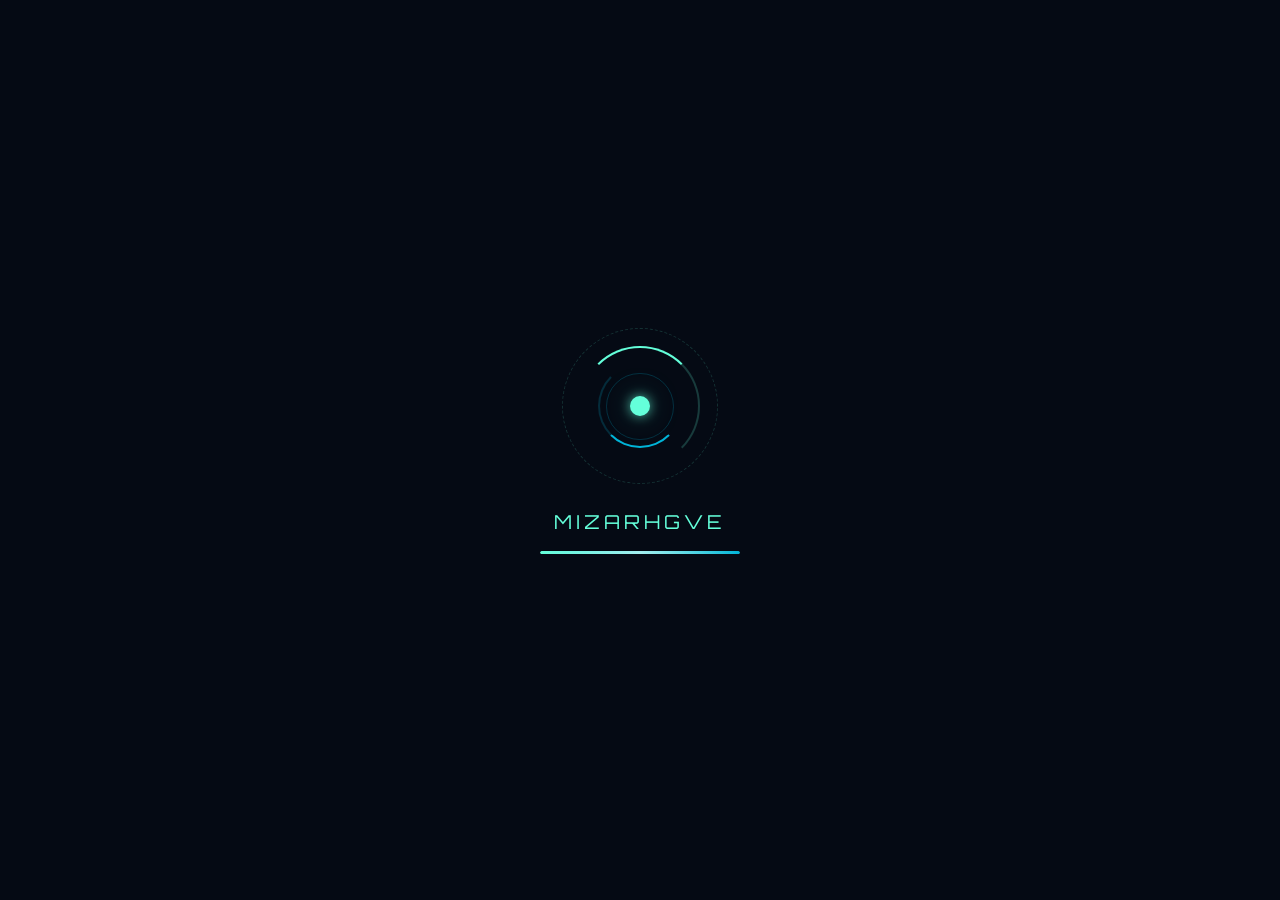
==== commit cca3ae0d: "Add files via upload" ====
--- a/index.html
+++ b/index.html
@@ -18,7 +18,6 @@
     <div id="preloader"><div class="loader-container"><div class="loader-ring ring-one"></div><div class="loader-ring ring-two"></div><div class="loader-core"></div></div><div class="loader-text-container"><span class="loader-text" data-final="MIZAR WEB">CARGANDO</span><div class="loader-bar"><div class="bar-fill"></div></div></div></div>
 
     <div id="background-layer" class="bg-gradient-home"></div>
-    <canvas id="starfield"></canvas>
 
     <a href="#main-content" class="skip-link">Ir al contenido</a>
 
--- a/style.css
+++ b/style.css
@@ -172,13 +172,6 @@
 .bg-gradient-portfolio { background: linear-gradient(to right, #050a14, #0f1c30); }
 .bg-gradient-about     { background: radial-gradient(circle at 20% 80%, #0f1c30 0%, #000000 100%); }
 .bg-gradient-contact   { background: linear-gradient(135deg, #020c1b 0%, #102a43 100%); }
-
-#starfield {
-    position: fixed;
-    inset: 0;
-    z-index: -1;
-    pointer-events: none;
-}
 
 /* ============================================================
    4. HEADER
@@ -548,7 +541,6 @@
     line-height: 1.1;
     text-shadow: 1px 1px rgba(123, 44, 191, 0.55), -1px -1px rgba(0, 180, 216, 0.55);
     margin-bottom: 1.2rem;
-    animation: glitch 6s infinite;
     text-align: start;
 }
 
@@ -978,11 +970,6 @@
     opacity: 0;
 }
 
-.anim-ready [data-split]:not(.an-in) .an-char,
-.anim-ready [data-split]:not(.an-in) .an-word {
-    opacity: 0;
-}
-
 [data-anim].an-in {
     animation-name: var(--anim-name);
     animation-duration: var(--dur, 1s);
@@ -996,66 +983,9 @@
    la animación de entrada dejando el elemento invisible. */
 [data-anim].an-done { --anim-name: none; opacity: 1; }
 
-[data-split].an-done .an-char,
-[data-split].an-done .an-word { animation-name: none; opacity: 1; }
-
-.an-word { display: inline-block; }
-.an-char { display: inline-block; white-space: pre; }
-
-[data-split] { perspective: 700px; }
-
-.an-in .an-char {
-    animation-duration: var(--cdur, 0.78s);
-    animation-timing-function: var(--cease, var(--e-back));
-    animation-fill-mode: both;
-    animation-delay: calc(var(--d, 0s) + var(--ci, 0) * var(--cstep, 0.032s));
-}
-
-.an-in .an-word {
-    animation-duration: var(--wdur, 0.85s);
-    animation-timing-function: var(--wease, var(--e-expo));
-    animation-fill-mode: both;
-    animation-delay: calc(var(--d, 0s) + var(--wi, 0) * var(--wstep, 0.045s));
-}
-
-/* --- Mapeo nombre → keyframe (elementos completos) --- */
+/* --- Mapeo nombre → keyframe --- */
 [data-anim="blurRise"]      { --anim-name: mzBlurRise; }
-[data-anim="clipWipeLeft"]  { --anim-name: mzClipWipeLeft; }
-[data-anim="clipWipeUp"]    { --anim-name: mzClipWipeUp; }
-[data-anim="skewSlide"]     { --anim-name: mzSkewSlide; }
-[data-anim="flipX"]         { --anim-name: mzFlipX; }
-[data-anim="flipY"]         { --anim-name: mzFlipY; }
-[data-anim="zoomBlur"]      { --anim-name: mzZoomBlur; }
-[data-anim="popElastic"]    { --anim-name: mzPopElastic; }
-[data-anim="dropBounce"]    { --anim-name: mzDropBounce; }
-[data-anim="spiralIn"]      { --anim-name: mzSpiralIn; }
-[data-anim="irisOpen"]      { --anim-name: mzIrisOpen; }
-[data-anim="unfold3d"]      { --anim-name: mzUnfold3d; }
-[data-anim="slideRightBlur"]{ --anim-name: mzSlideRightBlur; }
-[data-anim="glitchIn"]      { --anim-name: mzGlitchIn; }
-[data-anim="stretchIn"]     { --anim-name: mzStretchIn; }
-[data-anim="swingIn"]       { --anim-name: mzSwingIn; }
-[data-anim="curtainSplit"]  { --anim-name: mzCurtainSplit; }
-[data-anim="depthPush"]     { --anim-name: mzDepthPush; }
-[data-anim="liquidRise"]    { --anim-name: mzLiquidRise; }
-[data-anim="shutter"]       { --anim-name: mzShutter; }
-[data-anim="orbitIn"]       { --anim-name: mzOrbitIn; }
-[data-anim="neonFlicker"]   { --anim-name: mzNeonFlicker; }
-[data-anim="foldPaper"]     { --anim-name: mzFoldPaper; }
-[data-anim="rippleReveal"]  { --anim-name: mzRippleReveal; }
-[data-anim="tiltDrop"]      { --anim-name: mzTiltDrop; }
 [data-anim="glassSlideUp"]  { --anim-name: mzGlassSlideUp; }
-
-/* --- Mapeo por letra / palabra --- */
-[data-canim="charRise"].an-in    .an-char { animation-name: mzCharRise; }
-[data-canim="charWave"].an-in    .an-char { animation-name: mzCharWave; }
-[data-canim="charFlip"].an-in    .an-char { animation-name: mzCharFlip; }
-[data-canim="charScatter"].an-in .an-char { animation-name: mzCharScatter; }
-[data-canim="charBlur"].an-in    .an-char { animation-name: mzCharBlur; }
-[data-canim="charDrop"].an-in    .an-char { animation-name: mzCharDrop; }
-[data-wanim="wordBlur"].an-in    .an-word { animation-name: mzWordBlur; }
-[data-wanim="wordRise"].an-in    .an-word { animation-name: mzWordRise; }
-[data-wanim="wordUnroll"].an-in  .an-word { animation-name: mzWordUnroll; }
 
 /* ------------------------------------------------------------
    14.2 KEYFRAMES DE ENTRADA
@@ -1066,280 +996,59 @@
     100% { opacity: 1; transform: none; filter: blur(0); }
 }
 
-@keyframes mzClipWipeLeft {
-    0%   { opacity: 0; clip-path: inset(0 100% 0 0); transform: translate3d(-28px, 0, 0); }
-    45%  { opacity: 1; }
-    100% { opacity: 1; clip-path: inset(0 0 0 0); transform: none; }
-}
-
-@keyframes mzClipWipeUp {
-    0%   { opacity: 0; clip-path: inset(100% 0 0 0); transform: translate3d(0, 26px, 0); }
-    100% { opacity: 1; clip-path: inset(0 0 0 0); transform: none; }
-}
-
-@keyframes mzSkewSlide {
-    0%   { opacity: 0; transform: translate3d(-70px, 12px, 0) skewX(14deg) rotate(-2.5deg); }
-    55%  { opacity: 1; transform: translate3d(6px, 0, 0) skewX(-3deg) rotate(0.5deg); }
-    100% { opacity: 1; transform: none; }
-}
-
-@keyframes mzFlipX {
-    0%   { opacity: 0; transform: perspective(900px) rotateX(-88deg) translateY(24px); transform-origin: bottom center; }
-    70%  { opacity: 1; transform: perspective(900px) rotateX(9deg); transform-origin: bottom center; }
-    100% { opacity: 1; transform: perspective(900px) rotateX(0); transform-origin: bottom center; }
-}
-
-@keyframes mzFlipY {
-    0%   { opacity: 0; transform: perspective(900px) rotateY(78deg) translateX(30px); transform-origin: left center; filter: blur(6px); }
-    70%  { opacity: 1; transform: perspective(900px) rotateY(-8deg); filter: blur(0); }
-    100% { opacity: 1; transform: perspective(900px) rotateY(0); }
-}
-
-@keyframes mzZoomBlur {
-    0%   { opacity: 0; transform: scale(1.32); filter: blur(20px) saturate(1.6); }
-    100% { opacity: 1; transform: scale(1); filter: blur(0) saturate(1); }
-}
-
-@keyframes mzPopElastic {
-    0%   { opacity: 0; transform: scale(0.35) rotate(-8deg); }
-    55%  { opacity: 1; transform: scale(1.12) rotate(3deg); }
-    75%  { transform: scale(0.96) rotate(-1deg); }
-    100% { opacity: 1; transform: scale(1) rotate(0); }
-}
-
-@keyframes mzDropBounce {
-    0%   { opacity: 0; transform: translate3d(0, -80px, 0) scaleY(1.25); }
-    50%  { opacity: 1; transform: translate3d(0, 6px, 0) scaleY(0.86); }
-    70%  { transform: translate3d(0, -8px, 0) scaleY(1.06); }
-    86%  { transform: translate3d(0, 2px, 0) scaleY(0.97); }
-    100% { opacity: 1; transform: none; }
-}
-
-@keyframes mzSpiralIn {
-    0%   { opacity: 0; transform: rotate(-160deg) scale(0.25) translate3d(0, 40px, 0); filter: blur(8px); }
-    100% { opacity: 1; transform: rotate(0) scale(1) translate3d(0, 0, 0); filter: blur(0); }
-}
-
-@keyframes mzIrisOpen {
-    0%   { opacity: 0; clip-path: circle(0% at 50% 55%); transform: scale(1.14); }
-    40%  { opacity: 1; }
-    100% { opacity: 1; clip-path: circle(78% at 50% 50%); transform: scale(1); }
-}
-
-@keyframes mzUnfold3d {
-    0%   { opacity: 0; transform: perspective(1100px) rotateX(52deg) rotateZ(-6deg) translate3d(0, 60px, -120px); filter: blur(9px); }
-    65%  { opacity: 1; transform: perspective(1100px) rotateX(-5deg) rotateZ(1deg) translate3d(0, -6px, 0); filter: blur(0); }
-    100% { opacity: 1; transform: perspective(1100px) rotateX(0) rotateZ(0) translate3d(0, 0, 0); }
-}
-
-@keyframes mzSlideRightBlur {
-    0%   { opacity: 0; transform: translate3d(64px, 0, 0); filter: blur(10px); }
-    100% { opacity: 1; transform: none; filter: blur(0); }
-}
-
-@keyframes mzGlitchIn {
-    0%   { opacity: 0; transform: translate3d(-14px, 0, 0) skewX(22deg); filter: blur(4px); }
-    18%  { opacity: 0.55; transform: translate3d(12px, -3px, 0) skewX(-16deg); }
-    30%  { opacity: 0.2;  transform: translate3d(-9px, 3px, 0) skewX(10deg); }
-    46%  { opacity: 0.9;  transform: translate3d(5px, 0, 0) skewX(-5deg); filter: blur(1px); }
-    58%  { opacity: 0.35; transform: translate3d(-4px, 2px, 0) skewX(4deg); }
-    74%  { opacity: 1;    transform: translate3d(2px, 0, 0) skewX(-1.5deg); filter: blur(0); }
-    100% { opacity: 1;    transform: none; }
-}
-
-@keyframes mzStretchIn {
-    0%   { opacity: 0; transform: scale3d(0.18, 1.7, 1); filter: blur(6px); }
-    48%  { opacity: 1; transform: scale3d(1.14, 0.84, 1); filter: blur(0); }
-    72%  { transform: scale3d(0.94, 1.06, 1); }
-    100% { opacity: 1; transform: scale3d(1, 1, 1); }
-}
-
-@keyframes mzSwingIn {
-    0%   { opacity: 0; transform: perspective(800px) rotateZ(14deg) rotateX(-30deg) translateY(-34px); transform-origin: top center; }
-    50%  { opacity: 1; transform: perspective(800px) rotateZ(-6deg) rotateX(6deg); transform-origin: top center; }
-    72%  { transform: perspective(800px) rotateZ(3deg) rotateX(-2deg); transform-origin: top center; }
-    88%  { transform: perspective(800px) rotateZ(-1.2deg); transform-origin: top center; }
-    100% { opacity: 1; transform: perspective(800px) rotateZ(0); transform-origin: top center; }
-}
-
-@keyframes mzCurtainSplit {
-    0%   { opacity: 0; clip-path: inset(0 50% 0 50%); transform: scaleX(0.5); }
-    100% { opacity: 1; clip-path: inset(0 0 0 0); transform: scaleX(1); }
-}
-
-@keyframes mzDepthPush {
-    0%   { opacity: 0; transform: perspective(1000px) translate3d(0, 30px, -520px) rotateY(18deg); filter: blur(12px); }
-    62%  { opacity: 1; filter: blur(0); }
-    100% { opacity: 1; transform: perspective(1000px) translate3d(0, 0, 0) rotateY(0); }
-}
-
-@keyframes mzLiquidRise {
-    0%   { opacity: 0; transform: translate3d(0, 34px, 0) scale(0.82); border-radius: 50% 50% 42% 58% / 60% 55% 45% 40%; filter: blur(7px); }
-    55%  { opacity: 1; border-radius: 34% 66% 55% 45% / 45% 40% 60% 55%; filter: blur(0); }
-    100% { opacity: 1; transform: none; }
-}
-
-@keyframes mzShutter {
-    0%   { opacity: 0; clip-path: inset(0 0 100% 0); transform: translate3d(0, 22px, 0) scale(1.05); }
-    35%  { opacity: 1; clip-path: inset(0 0 55% 0); }
-    55%  { clip-path: inset(0 0 62% 0); }
-    100% { opacity: 1; clip-path: inset(0 0 0 0); transform: none; }
-}
-
-@keyframes mzOrbitIn {
-    0%   { opacity: 0; transform: rotate(-38deg) translate3d(-90px, 44px, 0) scale(0.6); }
-    60%  { opacity: 1; transform: rotate(6deg) translate3d(10px, -8px, 0) scale(1.04); }
-    100% { opacity: 1; transform: rotate(0) translate3d(0, 0, 0) scale(1); }
-}
-
-@keyframes mzNeonFlicker {
-    0%   { opacity: 0; filter: blur(6px) brightness(2.4); }
-    12%  { opacity: 0.85; }
-    18%  { opacity: 0.1; }
-    26%  { opacity: 0.95; }
-    32%  { opacity: 0.25; }
-    45%  { opacity: 1; filter: blur(0) brightness(1.7); }
-    58%  { opacity: 0.6; }
-    100% { opacity: 1; filter: blur(0) brightness(1); }
-}
-
-@keyframes mzFoldPaper {
-    0%   { opacity: 0; transform: perspective(900px) rotateX(-72deg) scaleY(0.4); transform-origin: center top; }
-    58%  { opacity: 1; transform: perspective(900px) rotateX(12deg) scaleY(1.04); transform-origin: center top; }
-    80%  { transform: perspective(900px) rotateX(-4deg) scaleY(0.99); transform-origin: center top; }
-    100% { opacity: 1; transform: perspective(900px) rotateX(0) scaleY(1); transform-origin: center top; }
-}
-
-@keyframes mzRippleReveal {
-    0%   { opacity: 0; clip-path: circle(0% at 12% 50%); transform: translateX(-14px); }
-    100% { opacity: 1; clip-path: circle(140% at 12% 50%); transform: none; }
-}
-
-@keyframes mzTiltDrop {
-    0%   { opacity: 0; transform: perspective(900px) rotateX(-24deg) rotateY(16deg) translate3d(28px, -46px, 0) scale(0.88); filter: blur(8px); }
-    68%  { opacity: 1; transform: perspective(900px) rotateX(5deg) rotateY(-4deg) translate3d(-4px, 5px, 0) scale(1.02); filter: blur(0); }
-    100% { opacity: 1; transform: perspective(900px) rotateX(0) rotateY(0) translate3d(0, 0, 0) scale(1); }
-}
-
 @keyframes mzGlassSlideUp {
     0%   { opacity: 0; transform: translate3d(0, 70px, 0) scale(0.97); filter: blur(16px) saturate(0.4); }
     100% { opacity: 1; transform: none; filter: blur(0) saturate(1); }
 }
 
 /* --- Keyframes por letra --- */
-@keyframes mzCharRise {
-    0%   { opacity: 0; transform: translate3d(0, 0.85em, 0) rotateX(-72deg); }
-    100% { opacity: 1; transform: translate3d(0, 0, 0) rotateX(0); }
-}
-
-@keyframes mzCharWave {
-    0%   { opacity: 0; transform: translate3d(0, 0.7em, 0) scale(0.6); filter: blur(6px); }
-    55%  { opacity: 1; transform: translate3d(0, -0.16em, 0) scale(1.08); filter: blur(0); }
-    100% { opacity: 1; transform: none; }
-}
-
-@keyframes mzCharFlip {
-    0%   { opacity: 0; transform: rotateY(92deg) translate3d(0, 0.2em, 0); }
-    65%  { opacity: 1; transform: rotateY(-14deg); }
-    100% { opacity: 1; transform: rotateY(0); }
-}
-
-@keyframes mzCharScatter {
-    0%   { opacity: 0; transform: translate3d(calc(var(--rnd, 0) * 52px), calc(var(--rnd2, 0) * -58px), 0) rotate(calc(var(--rnd, 0) * 42deg)) scale(0.35); filter: blur(9px); }
-    100% { opacity: 1; transform: none; filter: blur(0); }
-}
-
-@keyframes mzCharBlur {
-    0%   { opacity: 0; filter: blur(11px); transform: scale(1.5); }
-    100% { opacity: 1; filter: blur(0); transform: scale(1); }
-}
-
-@keyframes mzCharDrop {
-    0%   { opacity: 0; transform: translate3d(0, -0.9em, 0) scale(1.3); }
-    58%  { opacity: 1; transform: translate3d(0, 0.1em, 0) scale(0.94); }
-    100% { opacity: 1; transform: none; }
-}
-
 /* --- Keyframes por palabra --- */
-@keyframes mzWordBlur {
-    0%   { opacity: 0; transform: translate3d(0, 16px, 0); filter: blur(9px); }
-    100% { opacity: 1; transform: none; filter: blur(0); }
-}
-
-@keyframes mzWordRise {
-    0%   { opacity: 0; transform: translate3d(0, 26px, 0) rotate(2deg); }
-    100% { opacity: 1; transform: none; }
-}
-
-@keyframes mzWordUnroll {
-    0%   { opacity: 0; transform: perspective(500px) rotateX(-80deg) translateY(0.4em); transform-origin: bottom; }
-    100% { opacity: 1; transform: perspective(500px) rotateX(0) translateY(0); transform-origin: bottom; }
-}
-
 /* ------------------------------------------------------------
-   14.3 FONDO AMBIENTAL — CAPAS CSS SOBRE EL GRADIENTE
+   14.3 FONDO — ÚNICO MOVIMIENTO QUE QUEDA: EL COLOR
+   Antes había un velo cónico de 190vmax con blur(70px), una
+   retícula con máscara y dos canvas redibujándose a 60 fps.
+   Todo eso se reemplazó por una sola capa de degradados suaves
+   que se desplaza y cambia de intensidad. El navegador la
+   resuelve en el compositor: sin repintados, sin JS y con una
+   fracción de la memoria de vídeo que ocupaba lo anterior.
    ------------------------------------------------------------ */
 #background-layer { overflow: hidden; }
 
-/* Velo de aurora que rota muy lento (períodos largos = movimiento casi imperceptible pero vivo) */
 #background-layer::before {
     content: '';
     position: absolute;
-    top: 50%;
-    left: 50%;
-    width: 190vmax;
-    height: 190vmax;
-    margin: -95vmax 0 0 -95vmax;
+    inset: 0;
     background:
-        conic-gradient(from 0deg,
-            rgba(100, 255, 218, 0.026) 0deg,
-            rgba(0, 180, 216, 0.010)   72deg,
-            rgba(123, 44, 191, 0.030)  150deg,
-            rgba(5, 10, 20, 0)         220deg,
-            rgba(100, 255, 218, 0.018) 300deg,
-            rgba(100, 255, 218, 0.026) 360deg);
-    filter: blur(70px);
-    opacity: 0.6;
-    animation: mzVeilSpin 120s linear infinite;
+        radial-gradient(38% 42% at 22% 26%, rgba(100, 255, 218, 0.21), transparent 70%),
+        radial-gradient(42% 46% at 78% 30%, rgba(0, 180, 216, 0.19), transparent 72%),
+        radial-gradient(52% 48% at 62% 74%, rgba(123, 44, 191, 0.22), transparent 74%),
+        radial-gradient(40% 44% at 14% 88%, rgba(0, 180, 216, 0.14), transparent 72%);
+    opacity: 0.85;
+    animation: mzColorDrift 46s ease-in-out infinite;
     pointer-events: none;
-}
-
-/* Retícula fina que respira y deriva */
+    will-change: transform;
+}
+
+/* Estrellas: un mosaico SVG estático de 400px que la GPU repite.
+   Devuelve la identidad "Mizar" sin canvas y sin un solo frame de JS. */
 #background-layer::after {
     content: '';
     position: absolute;
-    inset: -20%;
-    background-image:
-        linear-gradient(rgba(100, 255, 218, 0.032) 1px, transparent 1px),
-        linear-gradient(90deg, rgba(100, 255, 218, 0.032) 1px, transparent 1px);
-    background-size: 78px 78px;
-    -webkit-mask-image: radial-gradient(ellipse at 50% 45%, #000 0%, rgba(0,0,0,0.45) 45%, transparent 78%);
-    mask-image: radial-gradient(ellipse at 50% 45%, #000 0%, rgba(0,0,0,0.45) 45%, transparent 78%);
-    opacity: 0.5;
-    animation: mzGridDrift 48s var(--e-drift) infinite;
+    inset: 0;
+    background-image: url("[data-uri]");
+    background-size: 400px 400px;
+    opacity: 0.55;
     pointer-events: none;
 }
 
-@keyframes mzVeilSpin {
-    0%   { transform: rotate(0deg)   scale(1); }
-    50%  { transform: rotate(180deg) scale(1.12); }
-    100% { transform: rotate(360deg) scale(1); }
-}
-
-@keyframes mzGridDrift {
-    0%   { transform: translate3d(0, 0, 0)         scale(1);    opacity: 0.20; }
-    25%  { transform: translate3d(-39px, 20px, 0)  scale(1.04); opacity: 0.34; }
-    50%  { transform: translate3d(-78px, 0, 0)     scale(1);    opacity: 0.17; }
-    75%  { transform: translate3d(-39px, -20px, 0) scale(1.04); opacity: 0.32; }
-    100% { transform: translate3d(0, 0, 0)         scale(1);    opacity: 0.20; }
-}
-
-/* Canvas ambiental inyectado por JS */
-#ambient-layer {
-    position: fixed;
-    inset: 0;
-    z-index: -1;
-    pointer-events: none;
+/* La escala nunca baja de 1.12, así el desplazamiento de ±2% jamás
+   descubre un borde y la capa puede medir justo el viewport. */
+@keyframes mzColorDrift {
+    0%   { transform: translate3d(0, 0, 0)       scale(1.12); opacity: 0.72; }
+    25%  { transform: translate3d(2%, -1.6%, 0)  scale(1.18); opacity: 0.92; }
+    50%  { transform: translate3d(-1.2%, 2%, 0)  scale(1.14); opacity: 0.66; }
+    75%  { transform: translate3d(-2%, -0.8%, 0) scale(1.19); opacity: 0.88; }
+    100% { transform: translate3d(0, 0, 0)       scale(1.12); opacity: 0.72; }
 }
 
 /* ------------------------------------------------------------
@@ -1412,33 +1121,6 @@
     transition: transform 0.55s var(--e-expo), box-shadow 0.5s ease, border-color 0.5s ease;
 }
 
-/* Barrido de luz que recorre la píldora cada ~11s */
-.main-header::before {
-    content: '';
-    position: absolute;
-    top: 0;
-    left: -60%;
-    width: 45%;
-    height: 100%;
-    background: linear-gradient(105deg,
-        transparent 0%,
-        rgba(100, 255, 218, 0.09) 40%,
-        rgba(255, 255, 255, 0.14) 50%,
-        rgba(0, 180, 216, 0.09) 60%,
-        transparent 100%);
-    transform: skewX(-18deg);
-    pointer-events: none;
-    animation: mzHeaderSweep 11s var(--e-drift) infinite;
-    z-index: 0;
-}
-
-@keyframes mzHeaderSweep {
-    0%, 78%  { left: -60%; opacity: 0; }
-    80%      { opacity: 1; }
-    97%      { left: 115%; opacity: 1; }
-    100%     { left: 115%; opacity: 0; }
-}
-
 /* Línea inferior de energía en el borde del header */
 .main-header::after {
     content: '';
@@ -1449,13 +1131,7 @@
     height: 1px;
     background: linear-gradient(90deg, transparent, rgba(100, 255, 218, 0.5), transparent);
     opacity: 0.35;
-    animation: mzEdgePulse 6s ease-in-out infinite;
     pointer-events: none;
-}
-
-@keyframes mzEdgePulse {
-    0%, 100% { opacity: 0.16; transform: scaleX(0.55); }
-    50%      { opacity: 0.6;  transform: scaleX(1); }
 }
 
 .main-header:hover {
@@ -1480,7 +1156,6 @@
     background: radial-gradient(circle, rgba(100, 255, 218, 0.85), transparent 70%);
     opacity: 0;
     pointer-events: none;
-    animation: mzStarFlare 13s var(--e-drift) infinite;
 }
 
 @keyframes mzStarFlare {
@@ -1533,9 +1208,7 @@
 }
 
 /* Barrido ambiental (clase disparada por JS) */
-.nav-btn.amb-sheen::after,
-.filter-btn.amb-sheen::after,
-.sub-nav-btn.amb-sheen::after {
+.nav-btn.amb-sheen::after {
     animation: mzSheenSwipe 1.1s var(--e-drift) 1;
 }
 
@@ -1546,32 +1219,12 @@
     100% { transform: scaleX(0); transform-origin: right center; opacity: 0.2; }
 }
 
-/* Píldora activa: respiración lenta */
-.nav-btn.active {
-    animation: mzActivePill 5.5s ease-in-out infinite;
-}
-
-@keyframes mzActivePill {
-    0%, 100% { box-shadow: 0 0 0 0 rgba(100, 255, 218, 0.28); }
-    50%      { box-shadow: 0 0 22px 2px rgba(100, 255, 218, 0.32); }
-}
-
 /* Hamburguesa: rebote ambiental */
 .menu-toggle .bar { transform-origin: center; }
 
 .menu-toggle:hover .b1 { transform: translateX(-3px) scaleX(0.8); }
 .menu-toggle:hover .b2 { transform: translateX(3px)  scaleX(1.1); }
 .menu-toggle:hover .b3 { transform: translateX(-2px) scaleX(0.9); }
-
-.menu-toggle.amb-pulse .bar { animation: mzBarWave 0.9s var(--e-back) 1; }
-.menu-toggle.amb-pulse .b2 { animation-delay: 0.08s; }
-.menu-toggle.amb-pulse .b3 { animation-delay: 0.16s; }
-
-@keyframes mzBarWave {
-    0%, 100% { transform: scaleX(1); }
-    45%      { transform: scaleX(0.55) translateX(-5px); }
-    70%      { transform: scaleX(1.15) translateX(3px); }
-}
 
 /* ------------------------------------------------------------
    14.6 MENÚ MÓVIL — ENTRADA ESCALONADA
@@ -1619,32 +1272,6 @@
 .section-title::after {
     background: linear-gradient(90deg, var(--accent-cyan), var(--accent-blue), transparent);
     background-size: 220% 100%;
-    animation: mzUnderlineFlow 7s var(--e-drift) infinite;
-}
-
-@keyframes mzUnderlineFlow {
-    0%   { background-position: 0% 50%;   width: 55px; }
-    35%  { background-position: 100% 50%; width: 110px; }
-    70%  { background-position: 200% 50%; width: 55px; }
-    100% { background-position: 0% 50%;   width: 55px; }
-}
-
-.section-title.amb-title-sweep {
-    animation: mzTitleSweep 1.6s var(--e-expo) 1;
-}
-
-@keyframes mzTitleSweep {
-    0%   { text-shadow: none; }
-    30%  { text-shadow: 0 0 18px rgba(100, 255, 218, 0.55), 2px 0 rgba(0, 180, 216, 0.4); letter-spacing: 1px; }
-    60%  { text-shadow: 0 0 10px rgba(123, 44, 191, 0.5), -2px 0 rgba(100, 255, 218, 0.35); }
-    100% { text-shadow: none; letter-spacing: normal; }
-}
-
-/* El título glitch mantiene su animación, le sumamos profundidad al hover */
-.glitch-title { transform-style: preserve-3d; }
-
-.glitch-title .an-char {
-    transition: transform 0.55s var(--e-back), color 0.4s ease, text-shadow 0.4s ease;
 }
 
 /* ------------------------------------------------------------
@@ -1729,15 +1356,6 @@
     background: linear-gradient(90deg, transparent, var(--accent-cyan), transparent);
     transform: scaleX(0);
     opacity: 0;
-}
-
-.filter-btn.active {
-    animation: mzFilterActive 4.5s ease-in-out infinite;
-}
-
-@keyframes mzFilterActive {
-    0%, 100% { box-shadow: 0 0 12px rgba(100, 255, 218, 0.18); }
-    50%      { box-shadow: 0 0 24px rgba(100, 255, 218, 0.42); }
 }
 
 /* Carousel: relleno circular + icono deslizante */
@@ -1820,20 +1438,6 @@
     z-index: 3;
 }
 
-.founder-card.amb-trace::after,
-.skill-item.amb-trace::after,
-.tool-item.amb-trace::after {
-    opacity: 1;
-    animation: mzBorderTrace 2.4s linear 1;
-}
-
-@keyframes mzBorderTrace {
-    0%   { --trace-angle: 0deg;   opacity: 0; }
-    12%  { opacity: 1; }
-    88%  { opacity: 1; }
-    100% { --trace-angle: 360deg; opacity: 0; }
-}
-
 @property --trace-angle {
     syntax: '<angle>';
     initial-value: 0deg;
@@ -1856,7 +1460,6 @@
     border-right-color: rgba(0, 180, 216, 0.45);
     opacity: 0;
     transition: opacity 0.4s ease;
-    animation: spin 3.4s linear infinite;
     pointer-events: none;
 }
 
@@ -1865,55 +1468,15 @@
     filter: saturate(0.75) contrast(1.02);
 }
 
-.founder-card.amb-pop .founder-img {
-    animation: mzAvatarPop 1.5s var(--e-back) 1;
-}
-
-@keyframes mzAvatarPop {
-    0%   { transform: scale(1) rotate(0); }
-    30%  { transform: scale(1.07) rotate(-3deg); }
-    60%  { transform: scale(0.97) rotate(2deg); }
-    100% { transform: scale(1) rotate(0); }
-}
-
-/* Iconos de servicio / skill / tool: flotación continua muy sutil */
+/* Los iconos ya no flotan solos: eran decenas de elementos con una
+   animación permanente, cada uno con su propia capa de composición.
+   El movimiento sigue estando, pero sólo al pasar el cursor. */
 .service-icon,
 .skill-item i,
 .tool-item i,
 .method i {
     display: inline-block;
-    animation: mzIconFloat 6s ease-in-out infinite;
-    animation-delay: calc(var(--i, 0) * 0.35s);
     transition: transform 0.5s var(--e-back), color 0.4s ease, filter 0.5s ease;
-}
-
-@keyframes mzIconFloat {
-    0%, 100% { transform: translateY(0) rotate(0); }
-    35%      { transform: translateY(-5px) rotate(-3deg); }
-    70%      { transform: translateY(2px) rotate(2deg); }
-}
-
-.tool-item.amb-spin-icon i { animation: mzIconSpin 1.4s var(--e-back) 1; }
-
-@keyframes mzIconSpin {
-    0%   { transform: rotateY(0) scale(1); }
-    50%  { transform: rotateY(180deg) scale(1.25); filter: drop-shadow(0 0 10px rgba(100, 255, 218, 0.7)); }
-    100% { transform: rotateY(360deg) scale(1); }
-}
-
-.skill-item.amb-pop { animation: mzCardBreath 2s var(--e-drift) 1; }
-
-@keyframes mzCardBreath {
-    0%, 100% { transform: translateY(0) scale(1); }
-    45%      { transform: translateY(-6px) scale(1.015); }
-}
-
-.method.amb-slide-hint i { animation: mzIconNudge 1.3s var(--e-back) 1; }
-
-@keyframes mzIconNudge {
-    0%, 100% { transform: translateX(0); }
-    30%      { transform: translateX(7px) scale(1.2); }
-    60%      { transform: translateX(-3px) scale(0.95); }
 }
 
 /* Tarjetas de servicio: aro de energía en el reverso */
@@ -1935,14 +1498,6 @@
     opacity: 0;
     transition: left 0.8s var(--e-expo), opacity 0.3s ease;
     pointer-events: none;
-}
-
-.service-card.amb-tilt-nudge { animation: mzServiceNudge 1.6s var(--e-back) 1; }
-
-@keyframes mzServiceNudge {
-    0%, 100% { transform: perspective(1000px) rotateX(0) rotateY(0); }
-    30%      { transform: perspective(1000px) rotateX(4deg) rotateY(-6deg) translateY(-4px); }
-    65%      { transform: perspective(1000px) rotateX(-2deg) rotateY(3deg) translateY(2px); }
 }
 
 /* ------------------------------------------------------------
@@ -2083,12 +1638,6 @@
 .review-avatar {
     position: relative;
     transition: transform 0.5s var(--e-back), box-shadow 0.5s ease;
-    animation: mzAvatarRing 4.5s ease-in-out infinite;
-}
-
-@keyframes mzAvatarRing {
-    0%, 100% { box-shadow: 0 0 0 0 rgba(100, 255, 218, 0.3); }
-    50%      { box-shadow: 0 0 0 8px rgba(100, 255, 218, 0); }
 }
 
 .carousel-slide blockquote {
@@ -2106,12 +1655,6 @@
     height: 100%;
     background: linear-gradient(180deg, var(--accent-cyan), var(--accent-purple), var(--accent-cyan));
     background-size: 100% 300%;
-    animation: mzQuoteBar 5s linear infinite;
-}
-
-@keyframes mzQuoteBar {
-    0%   { background-position: 0 0; }
-    100% { background-position: 0 300%; }
 }
 
 /* ------------------------------------------------------------
@@ -2153,135 +1696,20 @@
 
 .form-group:focus-within label { letter-spacing: 1px; }
 
-.form-group.amb-line::after {
-    animation: mzFormLine 1.6s var(--e-drift) 1;
-}
-
-@keyframes mzFormLine {
-    0%   { transform: scaleX(0); opacity: 0.7; }
-    50%  { transform: scaleX(1); opacity: 0.9; }
-    100% { transform: scaleX(0); opacity: 0; }
-}
-
 .glass-form {
     transition: box-shadow 0.6s ease, border-color 0.5s ease, transform 0.6s var(--e-expo);
 }
 
 /* ------------------------------------------------------------
-   14.14 AURA DE CURSOR (sólo escritorio)
+   14.14 AURA DE CURSOR — retirada
+   14.15 TRANSICIÓN ENTRE PÁGINAS — retirada
+   El aura y el punto del cursor mantenían dos capas fijas con
+   mix-blend-mode (que obliga al navegador a componer la página
+   entera en cada frame) y un bucle de animación permanente. El
+   velo de transición dejaba dos paneles a pantalla completa con
+   will-change: transform reservando memoria todo el rato.
    ------------------------------------------------------------ */
-.mz-aura,
-.mz-dot {
-    position: fixed;
-    top: 0;
-    left: 0;
-    pointer-events: none;
-    z-index: 9997;
-    opacity: 0;
-    transition: opacity 0.6s ease;
-}
-
-.mz-aura {
-    width: 380px;
-    height: 380px;
-    margin: -190px 0 0 -190px;
-    border-radius: 50%;
-    background: radial-gradient(circle,
-        rgba(100, 255, 218, 0.09) 0%,
-        rgba(0, 180, 216, 0.05) 35%,
-        transparent 68%);
-    mix-blend-mode: screen;
-    filter: blur(6px);
-}
-
-.mz-dot {
-    width: 7px;
-    height: 7px;
-    margin: -3.5px 0 0 -3.5px;
-    border-radius: 50%;
-    border: 1px solid rgba(100, 255, 218, 0.65);
-    background: rgba(100, 255, 218, 0.12);
-    transition: opacity 0.6s ease, width 0.35s var(--e-back), height 0.35s var(--e-back), margin 0.35s var(--e-back), background 0.35s ease;
-}
-
-body.mz-pointer-active .mz-aura { opacity: 1; }
-body.mz-pointer-active .mz-dot  { opacity: 1; }
-
-body.mz-hot .mz-dot {
-    width: 34px;
-    height: 34px;
-    margin: -17px 0 0 -17px;
-    background: rgba(100, 255, 218, 0.06);
-}
-
-/* ------------------------------------------------------------
-   14.15 TRANSICIÓN ENTRE PÁGINAS — "HORIZONTE"
-   Dos paneles que se cierran sobre una línea de luz horizontal.
-   Sólo se animan transform y opacity: una capa compuesta, sin
-   reflow ni repintado del contenido.
-   ------------------------------------------------------------ */
-.mz-veil {
-    position: fixed;
-    inset: 0;
-    z-index: 9998;
-    pointer-events: none;
-    display: block;
-}
-
-.mz-veil-panel {
-    position: absolute;
-    left: 0;
-    width: 100%;
-    height: 50.2%;
-    background: linear-gradient(180deg, #071026 0%, #050a14 100%);
-    transform: scaleY(0);
-    will-change: transform;
-    transition: transform 0.52s var(--e-swift);
-}
-
-.mz-veil-panel.top    { top: 0;    transform-origin: top center; }
-.mz-veil-panel.bottom { bottom: 0; transform-origin: bottom center; }
-
-.mz-veil-line {
-    position: absolute;
-    top: 50%;
-    left: 0;
-    width: 100%;
-    height: 1px;
-    margin-top: -0.5px;
-    background: linear-gradient(90deg, transparent, var(--accent-cyan) 18%, #fff 50%, var(--accent-cyan) 82%, transparent);
-    box-shadow: 0 0 22px rgba(100, 255, 218, 0.85);
-    transform: scaleX(0);
-    opacity: 0;
-    will-change: transform, opacity;
-    transition: transform 0.34s var(--e-expo), opacity 0.28s ease;
-}
-
-/* --- Salida: la línea cruza y de ella nacen los paneles --- */
-body.mz-leaving .mz-veil-line  { transform: scaleX(1); opacity: 1; }
-body.mz-leaving .mz-veil-panel { transform: scaleY(1); transition-delay: 0.16s; }
-
-body.mz-leaving #main-content,
-body.mz-leaving .site-footer {
-    opacity: 0;
-    transform: scale(0.99);
-    transition: opacity 0.34s ease, transform 0.42s var(--e-expo);
-}
-
-/* --- Entrada: los paneles se retraen y la línea se apaga --- */
-body.mz-entering .mz-veil-panel { transform: scaleY(1); transition: none; }
-body.mz-entering .mz-veil-line  { transform: scaleX(1); opacity: 1; transition: none; }
-
-body.mz-entered .mz-veil-panel {
-    transform: scaleY(0);
-    transition: transform 0.56s var(--e-expo);
-}
-
-body.mz-entered .mz-veil-line {
-    transform: scaleX(0);
-    opacity: 0;
-    transition: transform 0.42s var(--e-expo) 0.34s, opacity 0.3s ease 0.44s;
-}
+
 
 /* ------------------------------------------------------------
    14.16 HOVER AVANZADO (sólo dispositivos con puntero fino)
@@ -2362,7 +1790,11 @@
         box-shadow: 0 0 28px rgba(100, 255, 218, 0.3);
         border-color: var(--accent-cyan);
     }
-    .founder-card:hover .founder-img::after { opacity: 1; }
+    /* El aro sólo gira mientras el cursor está encima */
+    .founder-card:hover .founder-img::after {
+        opacity: 1;
+        animation: spin 3.4s linear infinite;
+    }
     .founder-card:hover .founder-img img { transform: scale(1.12); filter: saturate(1.15) contrast(1.06); }
 
     .skill-item:hover i,
@@ -2433,30 +1865,13 @@
         box-shadow: 0 26px 60px rgba(0, 0, 0, 0.4), 0 0 0 1px rgba(100, 255, 218, 0.16);
     }
 
-    /* --- Título hero: letras reactivas --- */
-    .glitch-title .an-char:hover {
-        transform: translateY(-10px) scale(1.22) rotate(-5deg);
-        color: var(--accent-cyan);
-        text-shadow: 0 0 20px rgba(100, 255, 218, 0.75);
-    }
-
-    .about-description .an-word {
-        transition: color 0.35s ease, transform 0.45s var(--e-back);
-    }
-    .about-description .an-word:hover {
-        color: var(--accent-cyan);
-        transform: translateY(-3px);
-    }
 }
 
 /* ------------------------------------------------------------
    14.17 ESTADOS DE SCROLL Y LISTOS
    ------------------------------------------------------------ */
-body:not(.mz-ready) [data-anim],
-body:not(.mz-ready) [data-split] { animation-play-state: paused; }
-
-body.mz-ready [data-anim],
-body.mz-ready [data-split] { animation-play-state: running; }
+body:not(.mz-ready) [data-anim] { animation-play-state: paused; }
+body.mz-ready [data-anim]        { animation-play-state: running; }
 
 /* Entrada del header (respeta el translate(-50%) del centrado) */
 @keyframes mzHeaderIn {
@@ -2469,24 +1884,11 @@
     animation: mzHeaderIn 1.15s var(--e-expo) both;
 }
 
-/* Entrada del canvas de fondo y del gradiente */
-@keyframes mzBgIn {
-    0%   { opacity: 0; transform: scale(1.06); }
-    100% { opacity: 1; transform: scale(1); }
-}
-
-body.mz-ready #ambient-layer,
-body.mz-ready #starfield {
-    animation: mzBgIn 2.4s var(--e-expo) both;
-}
-
 /* ------------------------------------------------------------
    14.18 MOVIMIENTO REDUCIDO
    ------------------------------------------------------------ */
 @media (prefers-reduced-motion: reduce) {
-    .anim-ready [data-anim]:not(.an-in),
-    .anim-ready [data-split]:not(.an-in) .an-char,
-    .anim-ready [data-split]:not(.an-in) .an-word { opacity: 1 !important; }
+    .anim-ready [data-anim]:not(.an-in) { opacity: 1 !important; }
 
     *, *::before, *::after {
         animation-duration: 0.001ms !important;
@@ -2497,10 +1899,7 @@
     }
 
     #background-layer::before,
-    #background-layer::after,
-    .main-header::before,
-    .mz-aura,
-    .mz-dot { display: none !important; }
+    .main-header::before { display: none !important; }
 }
 
 /* ============================================================
@@ -2909,13 +2308,15 @@
 .area-grid-skills   { grid-template-columns: repeat(auto-fit, minmax(238px, 1fr)); }
 .area-grid-tools    { grid-template-columns: repeat(auto-fit, minmax(176px, 1fr)); }
 
+/* Sin backdrop-filter a propósito: hay más de veinte tarjetas por
+   página y cada una obligaba al navegador a guardar una copia
+   desenfocada del fondo. Un fondo un punto más opaco da el mismo
+   aspecto de vidrio por una fracción de la memoria. */
 .area-card {
     position: relative;
-    background: var(--glass-bg);
+    background: rgba(17, 34, 64, 0.86);
     border: 1px solid var(--glass-border);
     border-radius: var(--radius-soft);
-    backdrop-filter: blur(10px);
-    -webkit-backdrop-filter: blur(10px);
     overflow: hidden;
     isolation: isolate;
     transition: border-color 0.45s var(--e-expo),
@@ -3135,7 +2536,6 @@
     overflow: hidden;
     background: var(--card-fallback, linear-gradient(135deg, #0a192f, #112240));
     aspect-ratio: 16 / 9;
-    transform: perspective(900px) rotateX(var(--rx, 0deg)) rotateY(var(--ry, 0deg));
     transition: transform 0.5s var(--e-expo);
 }
 
@@ -3273,14 +2673,6 @@
     background: linear-gradient(90deg, transparent, var(--accent-cyan), transparent);
     opacity: 0.55;
     pointer-events: none;
-    animation: mzRailGlow 9s var(--e-drift) infinite;
-}
-
-@keyframes mzRailGlow {
-    0%   { transform: translateX(-90px); opacity: 0; }
-    12%  { opacity: 0.6; }
-    88%  { opacity: 0.6; }
-    100% { transform: translateX(calc(100vw + 90px)); opacity: 0; }
 }
 
 .pj-rail {
@@ -3319,7 +2711,10 @@
     width: clamp(146px, 14vw, 196px);
     padding-top: 26px;
     cursor: pointer;
-    transform: perspective(800px) rotateX(var(--rx, 0deg)) rotateY(var(--ry, 0deg));
+    /* Antes llevaba un perspective() permanente para el tilt del puntero:
+       eso promovía los ~26 nodos a capas 3D propias. isolation mantiene
+       el mismo contexto de apilado sin reservar memoria de vídeo. */
+    isolation: isolate;
     transition: transform 0.5s var(--e-expo), opacity 0.45s ease;
 }
 
@@ -3355,13 +2750,6 @@
     inset: -8px;
     border-radius: 50%;
     border: 1px solid rgba(100, 255, 218, 0.45);
-    animation: mzNodeOrbit 3.4s linear infinite;
-}
-
-@keyframes mzNodeOrbit {
-    0%   { transform: rotate(0deg) scale(1);    opacity: 0.8; }
-    50%  { transform: rotate(180deg) scale(1.18); opacity: 0.35; }
-    100% { transform: rotate(360deg) scale(1);  opacity: 0.8; }
 }
 
 .pj-node-thumb {
@@ -3642,7 +3030,7 @@
     isolation: isolate;
     overflow: hidden;
     transition: background 0.3s ease, color 0.3s ease, border-color 0.3s ease, transform 0.35s var(--e-back);
-    animation: mzCalCellIn 0.45s var(--e-expo) both;
+    animation: mzCalCellIn 0.45s var(--e-expo) backwards;
     animation-delay: calc(var(--ci, 0) * 0.012s);
 }
 
@@ -3733,7 +3121,7 @@
     overflow: hidden;
     isolation: isolate;
     transition: background 0.35s ease, color 0.3s ease, border-color 0.35s ease, transform 0.4s var(--e-back);
-    animation: mzSlotIn 0.5s var(--e-expo) both;
+    animation: mzSlotIn 0.5s var(--e-expo) backwards;
     animation-delay: calc(var(--si, 0) * 0.035s);
 }
 
@@ -3766,7 +3154,7 @@
     background: rgba(100, 255, 218, 0.05);
     font-size: 0.8rem;
     color: var(--text-main);
-    animation: mzSlotIn 0.45s var(--e-expo) both;
+    animation: mzSlotIn 0.45s var(--e-expo) backwards;
 }
 
 .sched-summary i { color: var(--accent-cyan); }
@@ -4166,7 +3554,6 @@
 
     .reviews-progress span { animation: none !important; transform: scaleX(1); }
     .pj-rail::before { transform: scaleX(1); opacity: 1; }
-    .mz-veil { display: none; }
 }
 
 /* ============================================================
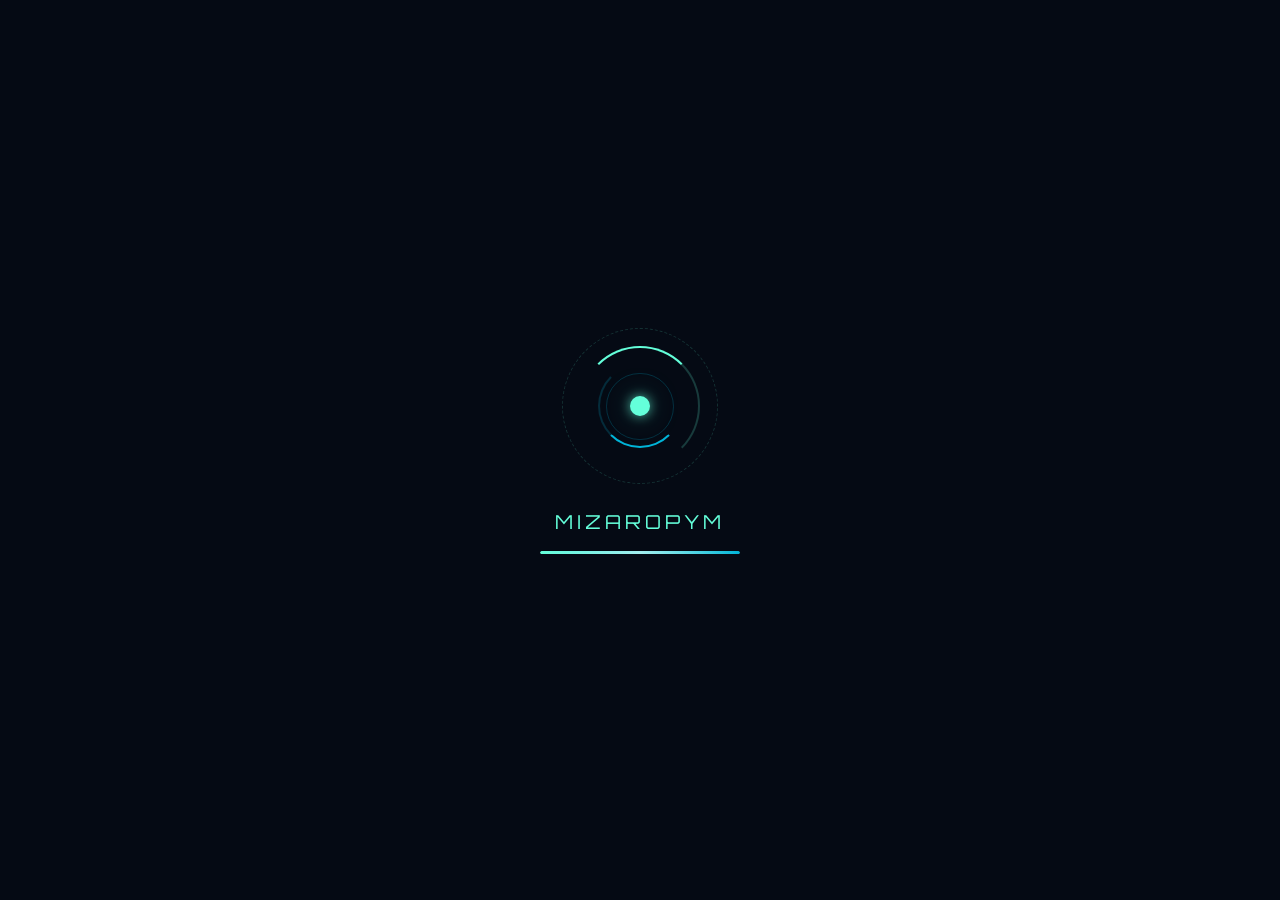
==== commit a7069436: "Add files via upload" ====
--- a/index.html
+++ b/index.html
@@ -70,6 +70,12 @@
                                 <a href="proyectos.html" class="btn-primary glow-effect" data-label="Trabajos"><span>Trabajos</span></a>
                                 <a href="contacto.html" class="btn-secondary" data-label="Hablanos"><span>Hablanos</span></a>
                             </div>
+                            <div class="about-header-container">
+                                <h2 class="section-title title-about-hero">Somos Mizar</h2>
+                            </div>
+                            <p class="about-description fade-in-delay">
+                                En <strong>Mizar Web</strong> fusionamos diseño innovador, desarrollo robusto y el poder de la Inteligencia Artificial. Somos una agencia digital conformada por profesionales apasionados por crear soluciones que no solo se ven increíbles, sino que rinden al máximo nivel. Nos especializamos en transformar ideas complejas en experiencias web fluidas, optimizadas y escalables para llevar tu presencia digital a la siguiente nivel.
+                            </p>
                         </div>
 
                         <div class="founders-container">
@@ -79,7 +85,7 @@
                             <div class="founder-card glass-panel">
                                 <div class="founder-img"><img src="images/facundo-villalba.jpeg" alt="Facundo Villalba" loading="lazy" width="126" height="126"></div>
                                 <div class="founder-info">
-                                    <h3>Facundo Villalba</h3>
+                                    <h3>Facundo Villalba - Director</h3>
                                     <span class="role">Fundador &amp; Full Stack Dev</span>
                                     <p>Especialista en Frontend, automatización de procesos e integración de Inteligencia Artificial.</p>
                                 </div>
@@ -88,7 +94,7 @@
                                 <div class="founder-img"><img src="images/juanpablo-keller.jpeg" alt="Juan Pablo Keller" loading="lazy" width="126" height="126"></div>
                                 <div class="founder-info">
                                     <h3>Juan Pablo Keller</h3>
-                                    <span class="role">Co-Fundador &amp; Lead Developer</span>
+                                    <span class="role">Fundador &amp; Lead Developer</span>
                                     <p>Hábil en Backend, optimización de codigo y eficiencia en sistemas mediante Inteligencia Artificial.</p>
                                 </div>
                             </div>
@@ -98,16 +104,25 @@
                     <!-- FILA 2 — Somos Mizar + Carrusel de reseñas -->
                     <div class="about-founders-container">
                         <div class="content-about-and-bio">
-                            <div class="about-header-container">
-                                <h2 class="section-title title-about-hero">Somos Mizar</h2>
+                            
+                            <div class="about-pillars" aria-label="Nuestros pilares">
+                                <div class="pillar-item">
+                                    <span class="pillar-icon"><i class="fas fa-palette" aria-hidden="true"></i></span>
+                                    <span class="pillar-label">Diseño</span>
+                                </div>
+                                <div class="pillar-item">
+                                    <span class="pillar-icon"><i class="fas fa-code" aria-hidden="true"></i></span>
+                                    <span class="pillar-label">Desarrollo</span>
+                                </div>
+                                <div class="pillar-item">
+                                    <span class="pillar-icon"><i class="fas fa-brain" aria-hidden="true"></i></span>
+                                    <span class="pillar-label">Inteligencia Artificial</span>
+                                </div>
                             </div>
-                            <p class="about-description">
-                                En <strong>Mizar Web</strong> fusionamos diseño innovador, desarrollo robusto y el poder de la Inteligencia Artificial. Somos una agencia digital conformada por profesionales apasionados por crear soluciones que no solo se ven increíbles, sino que rinden al máximo nivel. Nos especializamos en transformar ideas complejas en experiencisas web fluidas, optimizadas y escalables para llevar tu presencia digital a la siguiente nivel.
-                            </p>
                         </div>
 
                         <div class="content-button">
-                            <div class="reviews-rail glass-panel" id="reviewsRail" tabindex="0" role="group" aria-roledescription="carrusel" aria-label="Reseñas de clientes">
+                            <div class="reviews-rail glass-panel" id="reviewsRail" tabindex="0" role="group" aria-roledescription="carrusel" aria-label="Reseñas de clientes" data-no-swipe>
                                 <div class="reviews-rail-head">
                                     <span class="reviews-rail-label"><i class="fas fa-comment-dots" aria-hidden="true"></i> Reseñas</span>
                                     <div class="reviews-dots" id="reviewsDots" role="tablist" aria-label="Seleccionar reseña"></div>
--- a/style.css
+++ b/style.css
@@ -560,7 +560,7 @@
     text-align: start;
 }
 
-.hero-actions { display: flex; gap: 1rem; flex-wrap: wrap; justify-content: start; }
+.hero-actions { display: flex; gap: 1rem; flex-wrap: wrap; justify-content: start; margin-bottom: 1rem;}
 
 .fade-in {
     animation: fadeUp 0.9s ease 0.3s both;
@@ -755,6 +755,62 @@
 
 .about-description strong { color: var(--accent-cyan); }
 
+/* Pilares de "Somos Mizar": reemplaza el bloque de texto largo que se
+   movió al hero. Tres chips con ícono pulsante, coherentes con el
+   destello del logo binario del header. */
+.about-pillars {
+    display: flex;
+    flex-wrap: wrap;
+    gap: clamp(0.7rem, 1.6vw, 1.2rem);
+}
+
+.pillar-item {
+    display: flex;
+    align-items: center;
+    gap: 0.6rem;
+    padding: 0.7rem 1.1rem;
+    background: rgba(17, 34, 64, 0.6);
+    border: 1px solid var(--glass-border);
+    border-radius: 30px;
+    transition: border-color 0.4s ease, transform 0.4s var(--e-expo);
+}
+
+.pillar-item:hover { border-color: rgba(100, 255, 218, 0.4); transform: translateY(-2px); }
+
+.pillar-icon {
+    display: inline-flex;
+    align-items: center;
+    justify-content: center;
+    width: 34px;
+    height: 34px;
+    border-radius: 50%;
+    background: rgba(100, 255, 218, 0.08);
+    color: var(--accent-cyan);
+    font-size: 0.9rem;
+    flex-shrink: 0;
+    animation: mzPillarPulse 2.6s ease-in-out infinite;
+}
+
+.pillar-item:nth-child(2) .pillar-icon { animation-delay: 0.4s; }
+.pillar-item:nth-child(3) .pillar-icon { animation-delay: 0.8s; }
+
+.pillar-label {
+    font-family: var(--font-title);
+    font-size: 0.78rem;
+    letter-spacing: 0.8px;
+    color: var(--text-main);
+    white-space: nowrap;
+}
+
+@keyframes mzPillarPulse {
+    0%, 100% { box-shadow: 0 0 0 0 rgba(100, 255, 218, 0.35); }
+    50%      { box-shadow: 0 0 0 7px rgba(100, 255, 218, 0); }
+}
+
+@media (prefers-reduced-motion: reduce) {
+    .pillar-icon { animation: none; }
+}
+
 .founders-container {
     display: grid;
     grid-template-rows: auto;
@@ -871,6 +927,56 @@
     position: relative;
     margin-bottom: 1.4rem;
 }
+
+/* Trampa anti-spam: fuera de la vista pero sin display:none ni
+   visibility:hidden, porque muchos bots saltean los campos ocultos
+   de esa forma y sí completan los que "existen" en el layout. */
+.hp-field {
+    position: absolute;
+    left: -9999px;
+    width: 1px;
+    height: 1px;
+    opacity: 0;
+    pointer-events: none;
+}
+
+/* Aviso de estado del envío (enviando / éxito / error) */
+.form-status {
+    margin: 1rem 0 0;
+    padding: 0.85rem 1rem;
+    border-radius: 12px;
+    border: 1px solid var(--glass-border);
+    font-size: 0.85rem;
+    line-height: 1.55;
+    background: rgba(17, 34, 64, 0.6);
+    color: var(--text-muted);
+    animation: fadeUp 0.45s var(--e-expo) both;
+}
+
+.form-status.is-info {
+    border-color: rgba(100, 255, 218, 0.28);
+    color: var(--text-main);
+}
+
+.form-status.is-ok {
+    border-color: rgba(100, 255, 218, 0.5);
+    background: rgba(100, 255, 218, 0.08);
+    color: var(--accent-cyan);
+}
+
+.form-status.is-error {
+    border-color: rgba(255, 122, 122, 0.45);
+    background: rgba(255, 122, 122, 0.08);
+    color: #ffb3b3;
+}
+
+/* Botón mientras se está enviando */
+.btn-primary.is-sending {
+    opacity: 0.72;
+    cursor: progress;
+}
+
+.btn-primary:disabled { pointer-events: none; }
 
 .form-group input,
 .form-group textarea,
@@ -2121,7 +2227,9 @@
     height: 160%;
     background: radial-gradient(60% 50% at 50% 0%, rgba(100, 255, 218, 0.10), transparent 70%);
     opacity: 0.7;
-    z-index: -1;
+    /* Sin z-index negativo (ver nota igual en .area-card::before):
+       isolation + z-index:-1 podía provocar un parpadeo/desaparición
+       del panel al recomponerse la capa en el hover. */
     pointer-events: none;
 }
 
@@ -2314,6 +2422,9 @@
    aspecto de vidrio por una fracción de la memoria. */
 .area-card {
     position: relative;
+    display: flex;
+    flex-direction: column;
+    height: 100%;
     background: rgba(17, 34, 64, 0.86);
     border: 1px solid var(--glass-border);
     border-radius: var(--radius-soft);
@@ -2325,29 +2436,33 @@
                 background 0.45s ease;
 }
 
+/* Reflejo que sigue al cursor (único efecto hover: ya no hay
+   despliegue de contenido, así el carrusel nunca cambia de tamaño) */
 .area-card::before {
     content: '';
     position: absolute;
     inset: 0;
-    background: radial-gradient(180px 120px at var(--mx, 50%) var(--my, 0%),
-        rgba(100, 255, 218, 0.13), transparent 70%);
+    background: radial-gradient(220px 160px at var(--mx, 50%) var(--my, 0%),
+        rgba(100, 255, 218, 0.16), transparent 70%);
     opacity: 0;
     transition: opacity 0.45s ease;
-    z-index: -1;
+    /* Sin z-index negativo: dentro de un contexto aislado (isolation:
+       isolate en .area-card) puede provocar que Chrome recomponga mal
+       la capa en el hover y el contenido parpadee/desaparezca un frame.
+       Al ser ::before ya pinta primero en el orden normal, detrás del
+       resto del contenido, sin necesitarlo. */
     pointer-events: none;
 }
 
-.area-card:hover,
-.area-card.is-open {
+.area-card:hover {
     border-color: rgba(100, 255, 218, 0.42);
     transform: translateY(-4px);
     box-shadow: 0 16px 40px rgba(0, 0, 0, 0.38);
 }
 
-.area-card:hover::before,
-.area-card.is-open::before { opacity: 1; }
-
-/* Filo superior que se enciende al abrir */
+.area-card:hover::before { opacity: 1; }
+
+/* Filo superior luminoso */
 .area-card::after {
     content: '';
     position: absolute;
@@ -2361,14 +2476,16 @@
     transition: transform 0.6s var(--e-expo);
 }
 
-.area-card.is-open::after,
 .area-card:hover::after { transform: scaleX(1); }
 
 .area-card-top {
     display: flex;
     align-items: flex-start;
+    flex-shrink: 0;
     gap: clamp(0.7rem, 1.4vw, 1.1rem);
     padding: clamp(1rem, 2vw, 1.4rem);
+    flex-direction: column;
+    align-items: center;
 }
 
 .area-card-top > i {
@@ -2392,6 +2509,7 @@
     letter-spacing: 1.3px;
     margin-bottom: 0.3rem;
     line-height: 1.4;
+    text-align: center;
 }
 
 .area-card-heading p,
@@ -2400,6 +2518,7 @@
     font-size: 0.8rem;
     line-height: 1.6;
     display: block;
+    text-align: center;
 }
 
 .area-grid-tools .area-card-heading span {
@@ -2409,63 +2528,29 @@
     color: var(--text-main);
 }
 
-.area-toggle {
+/* Contenido antes desplegable, ahora siempre visible: cada tarjeta
+   ocupa el resto de la altura de la caja y empuja la nota al final
+   con margin-top:auto, así todas quedan prolijas aunque tengan
+   menos contenido que la más grande. overflow-y:auto es sólo una
+   red de seguridad si el texto no entra en el alto disponible. */
+.area-drawer {
+    flex: 1;
+    min-height: 0;
+    display: flex;
+    flex-direction: column;
+}
+
+.area-drawer-inner {
+    flex: 1;
+    min-height: 0;
+    display: flex;
+    flex-direction: column;
+    padding: 0 clamp(1rem, 2vw, 1.4rem) clamp(1rem, 2vw, 1.4rem);
+    overflow-y: auto;
+}
+
+.area-drawer-inner h5 {
     flex-shrink: 0;
-    width: 30px;
-    height: 30px;
-    border-radius: 50%;
-    border: 1px solid var(--glass-border);
-    background: transparent;
-    cursor: pointer;
-    position: relative;
-    transition: border-color 0.4s ease, background 0.4s ease, transform 0.5s var(--e-back);
-}
-
-.area-toggle:hover { border-color: var(--accent-cyan); background: rgba(100, 255, 218, 0.08); }
-
-.area-toggle-glyph,
-.area-toggle-glyph::before {
-    content: '';
-    position: absolute;
-    top: 50%;
-    left: 50%;
-    width: 11px;
-    height: 1.5px;
-    background: var(--accent-cyan);
-    border-radius: 2px;
-    transform: translate(-50%, -50%);
-    transition: transform 0.45s var(--e-back), opacity 0.3s ease;
-}
-
-.area-toggle-glyph::before { transform: translate(-50%, -50%) rotate(90deg); }
-
-.area-card.is-open .area-toggle { transform: rotate(180deg); }
-.area-card.is-open .area-toggle-glyph::before { transform: translate(-50%, -50%) rotate(0deg); opacity: 0; }
-
-.area-drawer {
-    display: grid;
-    grid-template-rows: 0fr;
-    transition: grid-template-rows 0.55s var(--e-expo);
-}
-
-.area-card.is-open .area-drawer { grid-template-rows: 1fr; }
-
-.area-drawer-inner {
-    overflow: hidden;
-    padding: 0 clamp(1rem, 2vw, 1.4rem);
-}
-
-.area-card.is-open .area-drawer-inner { padding-bottom: clamp(1rem, 2vw, 1.4rem); }
-
-.area-drawer-inner > * {
-    opacity: 0;
-    transform: translateY(8px);
-    transition: opacity 0.4s ease 0.1s, transform 0.5s var(--e-expo) 0.1s;
-}
-
-.area-card.is-open .area-drawer-inner > * { opacity: 1; transform: none; }
-
-.area-drawer-inner h5 {
     font-family: var(--font-title);
     font-size: 0.72rem;
     letter-spacing: 1.5px;
@@ -2476,6 +2561,7 @@
 }
 
 .area-drawer-inner ul {
+    flex-shrink: 0;
     display: flex;
     flex-direction: column;
     gap: 0.3rem;
@@ -2497,6 +2583,8 @@
 }
 
 .area-note {
+    flex-shrink: 0;
+    margin-top: auto;
     font-size: 0.78rem;
     line-height: 1.7;
     color: var(--text-muted);
@@ -2506,6 +2594,212 @@
 }
 
 .area-grid-tools .area-note { border-top: none; padding-top: 0; }
+
+/* ------------------------------------------------------------
+   15.3b ÁREAS — EXPLORADOR EN CARRUSEL
+   Selector de categorías a la izquierda; a la derecha, un único
+   carrusel horizontal que muestra las tarjetas de la categoría
+   activa. Reutiliza el arrastre y la máscara de bordes de
+   .pj-rail-viewport (riel de proyectos) para el scroll con mouse,
+   rueda y dedo.
+   ------------------------------------------------------------ */
+.areas-explorer {
+    display: grid;
+    grid-template-columns: minmax(220px, 0.32fr) minmax(0, 1fr);
+    gap: var(--gap-block);
+    align-items: stretch;
+}
+
+.areas-selector {
+    display: flex;
+    flex-direction: column;
+    gap: 0.7rem;
+}
+
+.areas-cat-btn {
+    display: flex;
+    align-items: center;
+    gap: clamp(0.7rem, 1.4vw, 1.1rem);
+    width: 100%;
+    padding: clamp(0.9rem, 1.8vw, 1.3rem);
+    background: rgba(17, 34, 64, 0.86);
+    border: 1px solid var(--glass-border);
+    border-left: 3px solid transparent;
+    border-radius: var(--radius-soft);
+    color: var(--text-main);
+    text-align: left;
+    cursor: pointer;
+    font-family: var(--font-body);
+    transition: border-color 0.4s ease, background 0.4s ease, transform 0.4s var(--e-expo);
+}
+
+.areas-cat-btn:hover { border-color: rgba(100, 255, 218, 0.35); transform: translateX(3px); }
+
+.areas-cat-btn.is-active {
+    border-left-color: var(--accent-cyan);
+    background: rgba(100, 255, 218, 0.07);
+    box-shadow: 0 12px 30px rgba(0, 0, 0, 0.3);
+}
+
+.areas-cat-index {
+    font-family: var(--font-title);
+    font-size: 0.7rem;
+    letter-spacing: 1.5px;
+    color: var(--accent-cyan);
+    opacity: 0.75;
+    flex-shrink: 0;
+}
+
+.areas-cat-info { flex: 1; min-width: 0; display: flex; flex-direction: column; gap: 2px; }
+
+.areas-cat-title {
+    font-family: var(--font-title);
+    font-size: clamp(0.85rem, 0.6vw + 0.65rem, 1rem);
+    letter-spacing: 1px;
+}
+
+.areas-cat-count { font-size: 0.72rem; color: var(--text-muted); letter-spacing: 0.5px; }
+
+.areas-cat-arrow {
+    color: var(--text-muted);
+    font-size: 0.8rem;
+    flex-shrink: 0;
+    transition: transform 0.4s var(--e-back), color 0.35s ease;
+}
+
+.areas-cat-btn.is-active .areas-cat-arrow { color: var(--accent-cyan); transform: translateX(3px); }
+
+/* Alto fijo (clamp por vh): el carrusel mide siempre lo mismo sin
+   importar la categoría activa, así cambiar de pestaña nunca mueve
+   el resto de la página. En escritorio, el bloqueo de pantalla
+   completa de la sección (más abajo) estira esta caja al resto del
+   espacio disponible; este clamp es el piso para el resto de casos. */
+.areas-carousel-wrap {
+    min-width: 0;
+    height: clamp(360px, 48vh, 520px);
+    display: flex;
+    flex-direction: column;
+    background: rgba(17, 34, 64, 0.5);
+    border: 1px solid var(--glass-border);
+    border-radius: 20px;
+    padding: clamp(0.9rem, 1.8vw, 1.4rem);
+}
+
+.areas-carousel-wrap .areas-carousel {
+    flex: 1;
+    min-height: 0;
+    padding: 4px 4px 12px;
+}
+
+.areas-carousel-track {
+    display: flex;
+    align-items: stretch;
+    height: 100%;
+    gap: var(--gap-item);
+    width: max-content;
+    animation: fadeUp 0.5s ease both;
+}
+
+.areas-carousel-track[hidden] { display: none; }
+
+.areas-carousel-track[data-panel="servicios"]    > .area-card { flex: 0 0 clamp(240px, 26vw, 300px); }
+.areas-carousel-track[data-panel="habilidades"]  > .area-card { flex: 0 0 clamp(220px, 24vw, 270px); }
+
+/* Herramientas: sin descripción, sólo logo + nombre, agrupadas de a
+   4 por "página" (2 columnas × 2 filas) que se suceden en el
+   carrusel horizontal. */
+.tools-page {
+    flex: 0 0 clamp(260px, 30vw, 380px);
+    height: 100%;
+    display: grid;
+    grid-template-columns: repeat(2, 1fr);
+    grid-template-rows: repeat(2, 1fr);
+    gap: var(--gap-item);
+}
+
+.tool-item-body {
+    display: flex;
+    flex-direction: column;
+    align-items: center;
+    justify-content: center;
+    gap: 0.6rem;
+    height: 100%;
+    padding: clamp(0.8rem, 1.6vw, 1.2rem);
+    text-align: center;
+}
+
+.tool-item-body i {
+    font-size: clamp(1.6rem, 1.4vw + 1.1rem, 2.3rem);
+    color: var(--accent-cyan);
+    transition: transform 0.5s var(--e-back), text-shadow 0.4s ease;
+}
+
+.area-card:hover .tool-item-body i {
+    transform: translateY(-2px) scale(1.1);
+    text-shadow: 0 0 18px rgba(100, 255, 218, 0.5);
+}
+
+.tool-item-body span {
+    font-family: var(--font-title);
+    font-size: 0.74rem;
+    letter-spacing: 1px;
+    line-height: 1.4;
+    color: var(--text-main);
+}
+
+.areas-selector { min-height: 0; }
+.areas-cat-btn { flex: 1; }
+
+@media (max-width: 1024px) {
+    .areas-explorer { grid-template-columns: 1fr; }
+    .areas-selector { flex-direction: row; flex-wrap: wrap; }
+    .areas-cat-btn { flex: 1 1 220px; }
+    .areas-carousel-wrap { height: clamp(300px, 42vh, 460px); }
+}
+
+@media (max-width: 560px) {
+    .areas-selector { flex-direction: row; }
+    .areas-carousel-wrap { height: clamp(280px, 46vh, 400px); }
+}
+
+/* ------------------------------------------------------------
+   ÁREAS EN MOBILE: lista apilada en vez de carrusel horizontal.
+   Por debajo del corte de navegación móvil (768px) el riel deja
+   de tener sentido: son tarjetas angostas de ancho fijo pensadas
+   para arrastrar con mouse/rueda, y en un dedo compiten con el
+   swipe de cambio de página. Se convierten en una lista vertical
+   de ancho completo con scroll normal de la página: se lee de
+   corrido, sin arrastrar nada hacia los costados. */
+@media (max-width: 768px) {
+    .areas-carousel-wrap { height: auto; }
+
+    #areasCarousel {
+        overflow-x: visible;
+        overflow-y: visible;
+        mask-image: none;
+        -webkit-mask-image: none;
+        cursor: default;
+        padding: 2px;
+    }
+
+    .areas-carousel-track {
+        flex-direction: column;
+        width: 100%;
+        height: auto;
+    }
+
+    .areas-carousel-track[data-panel="servicios"] > .area-card,
+    .areas-carousel-track[data-panel="habilidades"] > .area-card {
+        flex: 1 1 auto;
+        width: 100%;
+    }
+
+    .tools-page {
+        flex: 1 1 auto;
+        width: 100%;
+        grid-template-columns: repeat(2, 1fr);
+    }
+}
 
 /* ------------------------------------------------------------
    15.4 PROYECTOS — CONSTELACIÓN + ESCENARIO
@@ -2919,6 +3213,14 @@
 }
 
 .method-whatsapp:hover .wa-go { transform: translateX(5px); }
+
+.form-security-note, .form-footer-note {
+    font-size: 0.75rem;
+    color: var(--text-muted);
+    text-align: center;
+    margin-top: 1rem;
+    opacity: 0.8;
+}
 
 /* --- Agenda --- */
 .scheduler {
@@ -3407,7 +3709,12 @@
         width: 100%;
     }
 
-    .founders-container { grid-template-columns: repeat(auto-fit, minmax(260px, 1fr)); }
+    /* Antes se armaban 2 columnas con auto-fit entre ~681-1024px: con
+       sólo dos tarjetas horizontales (foto + texto) el ancho de cada
+       columna quedaba demasiado angosto y el título/rol se envolvían
+       de forma desprolija. Mismo criterio que el resto del sitio
+       (una sola columna, como en escritorio y en mobile). */
+    .founders-container { grid-template-columns: 1fr; }
 
     .pj-stage { grid-template-columns: 1fr; }
     .pj-stage-media { aspect-ratio: 16 / 8; }
@@ -3491,6 +3798,8 @@
     /* Descripciones cortas y subtítulos fuera */
     .area-grid-services .card-desc,
     .area-grid-skills .area-card-heading p,
+    .areas-carousel-track[data-panel="servicios"] .card-desc,
+    .areas-carousel-track[data-panel="habilidades"] .area-card-heading p,
     .founder-info p,
     .scheduler-sub,
     .sched-note,
@@ -3578,7 +3887,6 @@
 }
 
 /* Contención de la onda de clic en los controles nuevos */
-.area-toggle,
 .pj-rail-arrow,
 .cal-nav {
     overflow: hidden;
@@ -3739,6 +4047,69 @@
     body.page-home { overflow-y: auto; }
 }
 
+/* ============================================================
+   19. ÁREAS A PANTALLA COMPLETA (escritorio)
+   Mismo criterio que el inicio (sección 18): cabecera, selector,
+   carrusel y pie entran de una sola vez, sin scroll de página. El
+   carrusel ocupa el resto del alto disponible, así mide siempre
+   lo mismo sin importar la categoría activa.
+   ============================================================ */
+@media (min-width: 1025px) and (min-height: 620px) {
+
+    body.page-areas {
+        height: 100dvh;
+        overflow: hidden;
+        display: grid;
+        grid-template-rows: minmax(0, 1fr) auto;
+    }
+
+    body.page-areas #main-content { min-height: 0; display: grid; }
+
+    body.page-areas .section-areas {
+        min-height: 0;
+        height: 100%;
+        padding: calc(var(--header-height) + clamp(20px, 4vh, 48px)) 0 clamp(10px, 2vh, 20px);
+        display: flex;
+        flex-direction: column;
+        align-items: center;
+    }
+
+    body.page-areas .content-wrapper {
+        min-height: 0;
+        height: 100%;
+        display: flex;
+        flex-direction: column;
+    }
+
+    body.page-areas .areas-head {
+        flex-shrink: 0;
+        margin-bottom: clamp(0.8rem, 2.6vh, 1.6rem);
+    }
+
+    body.page-areas .areas-method {
+        font-size: clamp(0.74rem, 0.3vw + 0.5vh + 0.3rem, 0.92rem);
+        line-height: 1.65;
+    }
+
+    body.page-areas .areas-body { flex: 1; min-height: 0; display: flex; }
+    body.page-areas .areas-explorer { flex: 1; min-height: 0; }
+
+    /* El clamp por vh queda como piso; acá el carrusel toma el resto
+       exacto del espacio, igual para las tres categorías. */
+    body.page-areas .areas-carousel-wrap { height: 100%; }
+    body.page-areas .areas-selector { height: 100%; }
+
+    /* --- Pie compacto --- */
+    body.page-areas .site-footer { padding: clamp(0.5rem, 1.4vh, 1.1rem) 0; }
+    body.page-areas .footer-inner { gap: clamp(0.5rem, 1.4vh, 1.2rem); }
+    body.page-areas .footer-legal { padding-top: clamp(0.4rem, 1vh, 0.8rem); }
+}
+
+/* Fuera de ese rango, Áreas se desplaza con normalidad */
+@media (max-width: 1024px), (max-height: 619px) {
+    body.page-areas { overflow-y: auto; }
+}
+
 /* Nota de contacto */
 .contact-note {
     font-size: 0.84rem !important;
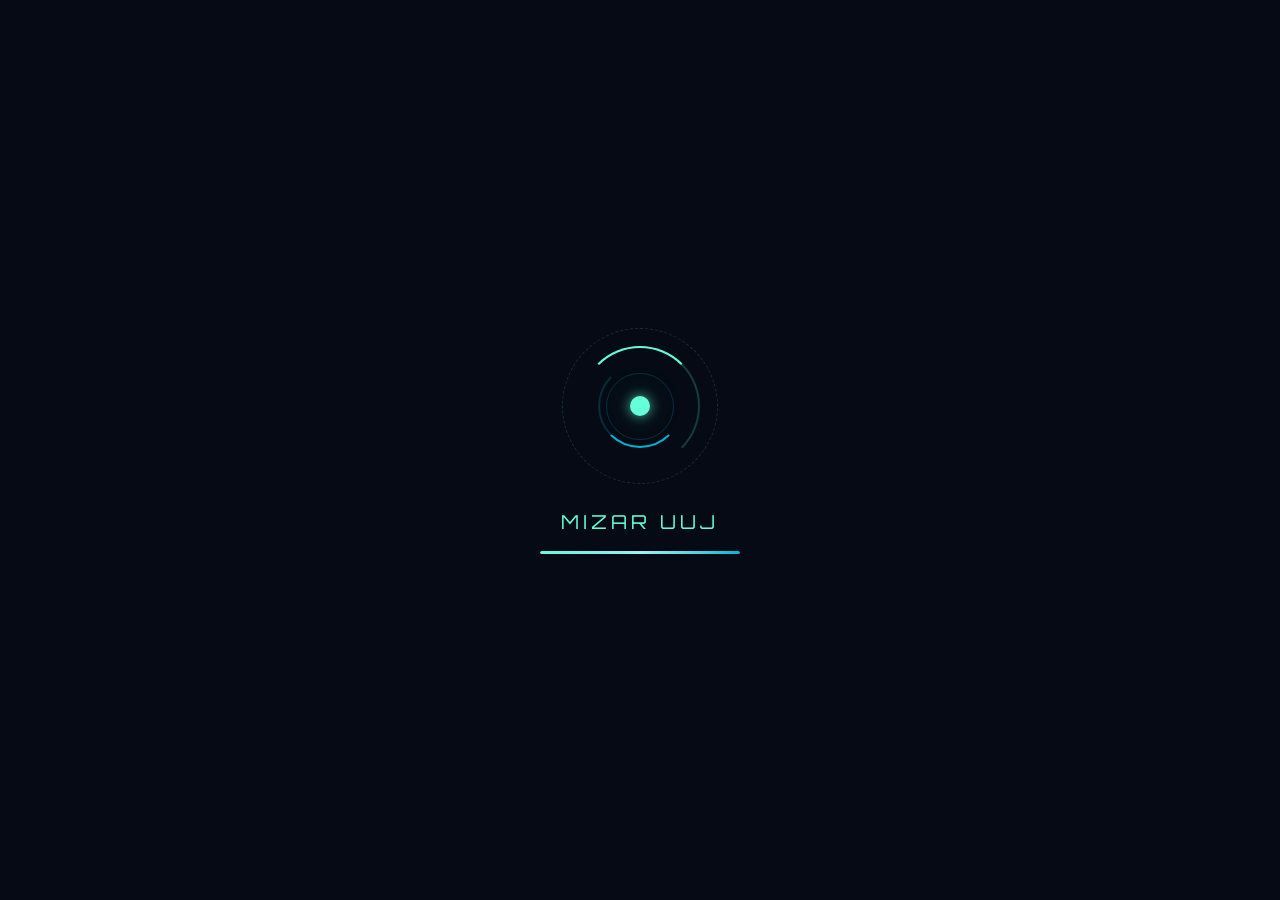
==== commit 3308d56e: "Add files via upload" ====
--- a/index.html
+++ b/index.html
@@ -131,19 +131,19 @@
                                 <div class="reviews-viewport">
                                     <ul class="reviews-track" id="reviewsTrack">
                                         <li class="review-slide is-current">
-                                            <div class="review-avatar"><i class="fas fa-user" aria-hidden="true"></i></div>
-                                            <span class="review-name">María González <small>CEO TechSolutions</small></span>
-                                            <blockquote>"Mizar Web transformó completamente nuestra presencia digital. La automatización nos ahorró horas de trabajo."</blockquote>
+                                            
+                                            <span class="review-name">Yesica Ruppel <small>Contadora -Estudio YMR</small></span>
+                                            <blockquote>"Excelente trabajo. Facundo entendió nuestras necesidades y entregó un producto que supera nuestras expectativas."</blockquote>
                                         </li>
                                         <li class="review-slide">
-                                            <div class="review-avatar"><i class="fas fa-user" aria-hidden="true"></i></div>
-                                            <span class="review-name">Carlos Ruiz <small>Director de Marketing</small></span>
+                                            
+                                            <span class="review-name">Yanina Moure <small>Contadora -Contanet Estudio</small></span>
                                             <blockquote>"Profesionales, rápidos y con un diseño impecable. Entendieron nuestra visión desde el primer día."</blockquote>
                                         </li>
                                         <li class="review-slide">
-                                            <div class="review-avatar"><i class="fas fa-user" aria-hidden="true"></i></div>
-                                            <span class="review-name">Sofía Martínez <small>E-commerce Manager</small></span>
-                                            <blockquote>"La integración de IA en nuestro sitio web ha mejorado la atención al cliente un 200%."</blockquote>
+                                            
+                                            <span class="review-name">Alejandro Kessler <small>Director - Akconsulting</small></span>
+                                            <blockquote>"La colaboración con Mizar Web ha sido clave para el crecimiento de nuestro negocio. Su equipo es excepcional."</blockquote>
                                         </li>
                                     </ul>
                                 </div>
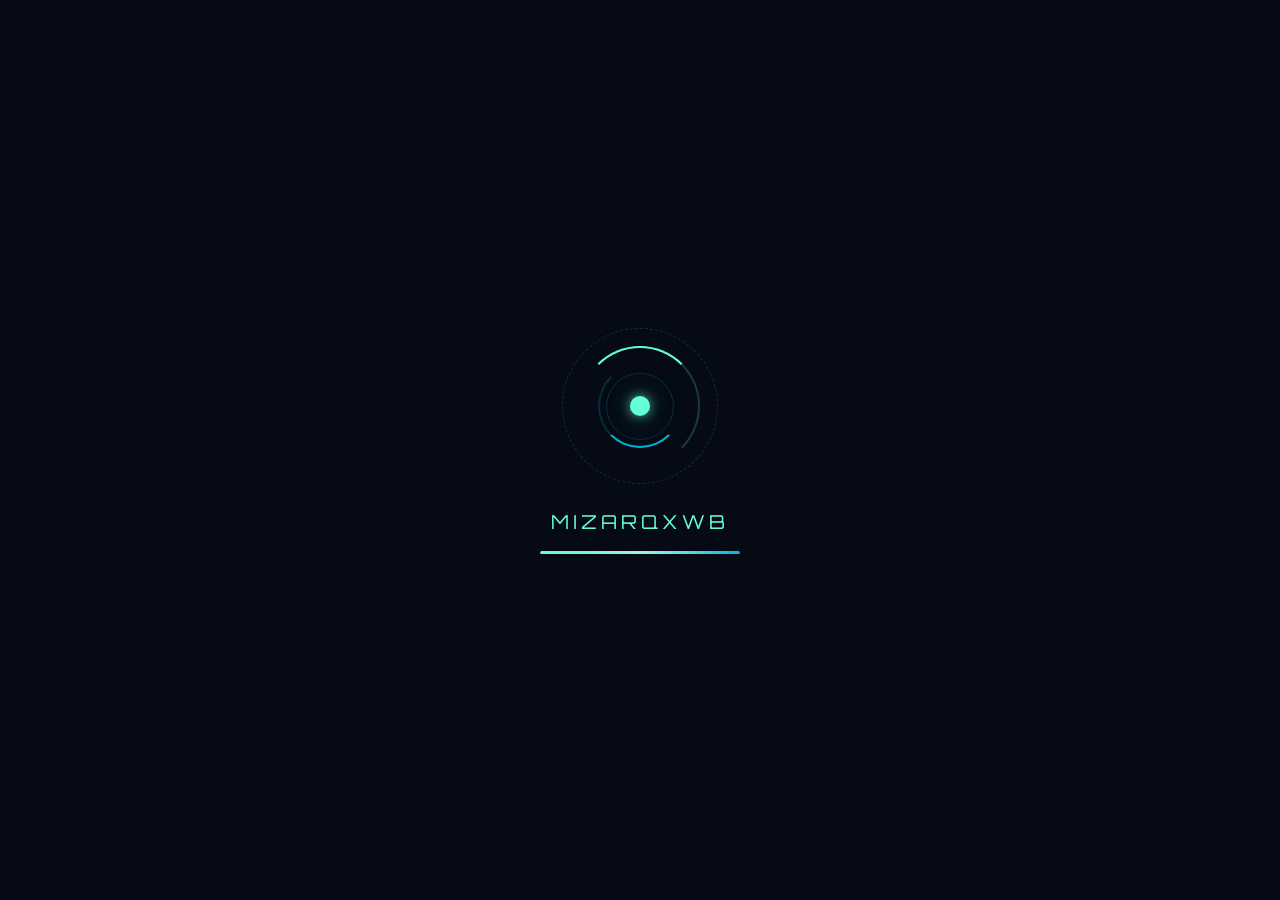
==== commit 7e758c00: "Add files via upload" ====
--- a/index.html
+++ b/index.html
@@ -83,7 +83,7 @@
                                 <h2 class="section-title title-about-hero">Integrantes</h2>
                             </div>
                             <div class="founder-card glass-panel">
-                                <div class="founder-img"><img src="images/facundo-villalba.jpeg" alt="Facundo Villalba" loading="lazy" width="126" height="126"></div>
+                                <div class="founder-img"><img src="images/facundo-villalba.webp" alt="Facundo Villalba" loading="lazy" width="126" height="126"></div>
                                 <div class="founder-info">
                                     <h3>Facundo Villalba - Director</h3>
                                     <span class="role">Fundador &amp; Full Stack Dev</span>
@@ -91,11 +91,19 @@
                                 </div>
                             </div>
                             <div class="founder-card glass-panel">
-                                <div class="founder-img"><img src="images/juanpablo-keller.jpeg" alt="Juan Pablo Keller" loading="lazy" width="126" height="126"></div>
+                                <div class="founder-img"><img src="images/juanpablo-keller.webp" alt="Juan Pablo Keller" loading="lazy" width="126" height="126"></div>
                                 <div class="founder-info">
                                     <h3>Juan Pablo Keller</h3>
                                     <span class="role">Fundador &amp; Lead Developer</span>
                                     <p>Hábil en Backend, optimización de codigo y eficiencia en sistemas mediante Inteligencia Artificial.</p>
+                                </div>
+                            </div>
+                            <div class="founder-card glass-panel">
+                                <div class="founder-img"><img src="images\tiziana-araujo.webp" alt="Tiziana Araujo" loading="lazy" width="126" height="126"></div>
+                                <div class="founder-info">
+                                    <h3>Tiziana Caterina Araujo Ortíz</h3>
+                                    <span class="role">Asesora Comercial &amp; Community Manager</span>
+                                    <p>Enfocada en prospección comercial, comunicación y crecimiento digital. Community Manager Avanzado y Marketing Digital.</p>
                                 </div>
                             </div>
                         </div>
--- a/style.css
+++ b/style.css
@@ -11,7 +11,7 @@
     --accent-purple:  #7b2cbf;
     --text-main:      #e6f1ff;
     --text-muted:     #cdd0d8;
-    --glass-bg:       rgba(17, 34, 64, 0.75);
+    --glass-bg:       #050a14;
     --glass-border:   rgba(100, 255, 218, 0.12);
     --font-title:     'Orbitron', sans-serif;
     --font-body:      'Montserrat', sans-serif;
@@ -42,6 +42,7 @@
     line-height: 1.7;
     min-height: 100vh;
     overflow-x: hidden;
+    cursor: default;
 }
 
 img { max-width: 100%; display: block; }
@@ -167,11 +168,11 @@
     z-index: -2;
 }
 
-.bg-gradient-home      { background: radial-gradient(circle at 50% 50%, #0a192f 0%, #020c1b 100%); }
-.bg-gradient-services  { background: radial-gradient(circle at 80% 20%, #112240 0%, #000000 100%); }
-.bg-gradient-portfolio { background: linear-gradient(to right, #050a14, #0f1c30); }
-.bg-gradient-about     { background: radial-gradient(circle at 20% 80%, #0f1c30 0%, #000000 100%); }
-.bg-gradient-contact   { background: linear-gradient(135deg, #020c1b 0%, #102a43 100%); }
+.bg-gradient-home      { background: radial-gradient(circle at 50% 50%, #050a14 0%, #050a14 100%); }
+.bg-gradient-services  { background: radial-gradient(circle at 80% 20%, #050a14 0%, #000000 100%); }
+.bg-gradient-portfolio { background: linear-gradient(to right, #050a14, #050a14); }
+.bg-gradient-about     { background: radial-gradient(circle at 20% 80%, #050a14 0%, #000000 100%); }
+.bg-gradient-contact   { background: linear-gradient(135deg, #050a14 0%, #050a14 100%); }
 
 /* ============================================================
    4. HEADER
@@ -646,12 +647,12 @@
    ============================================================ */
 
 
+
 /* ============================================================
    10. PROYECTOS — (constelación definida en la sección 15)
    ============================================================ */
 .overlay-tag {
     display: inline-block;
-    background: rgba(100, 255, 218, 0.1);
     border: 1px solid rgba(100, 255, 218, 0.25);
     color: var(--accent-cyan);
     font-size: 0.6rem;
@@ -2210,7 +2211,7 @@
     text-align: start;
     isolation: isolate;
     transition: border-color 0.4s ease, box-shadow 0.5s ease, transform 0.5s var(--e-expo);
-    cursor: grab;
+
 }
 
 .reviews-rail:hover,
@@ -2425,8 +2426,8 @@
     display: flex;
     flex-direction: column;
     height: 100%;
-    background: rgba(17, 34, 64, 0.86);
-    border: 1px solid var(--glass-border);
+    background: #050a14;
+    border: 2px solid var(--glass-border);
     border-radius: var(--radius-soft);
     overflow: hidden;
     isolation: isolate;
@@ -2622,7 +2623,7 @@
     gap: clamp(0.7rem, 1.4vw, 1.1rem);
     width: 100%;
     padding: clamp(0.9rem, 1.8vw, 1.3rem);
-    background: rgba(17, 34, 64, 0.86);
+    background: #050a14;
     border: 1px solid var(--glass-border);
     border-left: 3px solid transparent;
     border-radius: var(--radius-soft);
@@ -2679,7 +2680,7 @@
     height: clamp(360px, 48vh, 520px);
     display: flex;
     flex-direction: column;
-    background: rgba(17, 34, 64, 0.5);
+    background: #050a14;
     border: 1px solid var(--glass-border);
     border-radius: 20px;
     padding: clamp(0.9rem, 1.8vw, 1.4rem);
@@ -2942,7 +2943,6 @@
     overflow-x: auto;
     overflow-y: hidden;
     padding: 0 4px 10px;
-    cursor: grab;
     scrollbar-width: thin;
     -webkit-overflow-scrolling: touch;
     mask-image: linear-gradient(90deg, transparent 0, #000 44px, #000 calc(100% - 44px), transparent 100%);
@@ -3158,7 +3158,7 @@
     border-radius: var(--radius-card);
     border: 1px solid rgba(37, 211, 102, 0.35);
     background:
-        linear-gradient(120deg, rgba(37, 211, 102, 0.14), rgba(17, 34, 64, 0.75) 55%);
+        linear-gradient(120deg, rgba(37, 211, 102, 0.14), #050a14 55%);
     overflow: hidden;
     isolation: isolate;
     transition: transform 0.45s var(--e-expo), border-color 0.4s ease, box-shadow 0.5s ease;
@@ -3213,14 +3213,6 @@
 }
 
 .method-whatsapp:hover .wa-go { transform: translateX(5px); }
-
-.form-security-note, .form-footer-note {
-    font-size: 0.75rem;
-    color: var(--text-muted);
-    text-align: center;
-    margin-top: 1rem;
-    opacity: 0.8;
-}
 
 /* --- Agenda --- */
 .scheduler {
@@ -3469,6 +3461,62 @@
 
 .sched-note { font-size: 0.7rem; color: var(--text-muted); opacity: 0.7; line-height: 1.6; }
 
+.sched-details {
+    display: flex;
+    flex-direction: column;
+    gap: 0.2rem;
+    padding-top: 0.2rem;
+}
+
+.sched-emails { display: flex; flex-direction: column; }
+
+.sched-email-group { display: flex; align-items: flex-end; gap: 0.5rem; }
+.sched-email-group input { flex: 1; }
+
+.sched-email-remove {
+    flex-shrink: 0;
+    width: 34px;
+    height: 34px;
+    margin-bottom: 1.4rem;
+    border-radius: 8px;
+    border: 1px solid var(--glass-border);
+    background: rgba(255, 122, 122, 0.06);
+    color: #ffb3b3;
+    cursor: pointer;
+    transition: background 0.3s ease, border-color 0.3s ease, transform 0.3s var(--e-back);
+}
+
+.sched-email-remove:hover {
+    background: rgba(255, 122, 122, 0.14);
+    border-color: rgba(255, 122, 122, 0.4);
+    transform: translateY(-1px);
+}
+
+.sched-add-email {
+    align-self: flex-start;
+    display: inline-flex;
+    align-items: center;
+    gap: 8px;
+    padding: 0.5rem 0.9rem;
+    margin: -0.4rem 0 0.6rem;
+    border-radius: 999px;
+    border: 1px dashed var(--glass-border);
+    background: transparent;
+    color: var(--text-muted);
+    font-family: var(--font-body);
+    font-size: 0.76rem;
+    font-weight: 600;
+    letter-spacing: 0.3px;
+    cursor: pointer;
+    transition: border-color 0.3s ease, color 0.3s ease, background 0.3s ease;
+}
+
+.sched-add-email:hover {
+    border-color: var(--accent-cyan);
+    color: var(--accent-cyan);
+    background: rgba(100, 255, 218, 0.06);
+}
+
 /* ------------------------------------------------------------
    15.6 PIE DE SITIO
    ------------------------------------------------------------ */
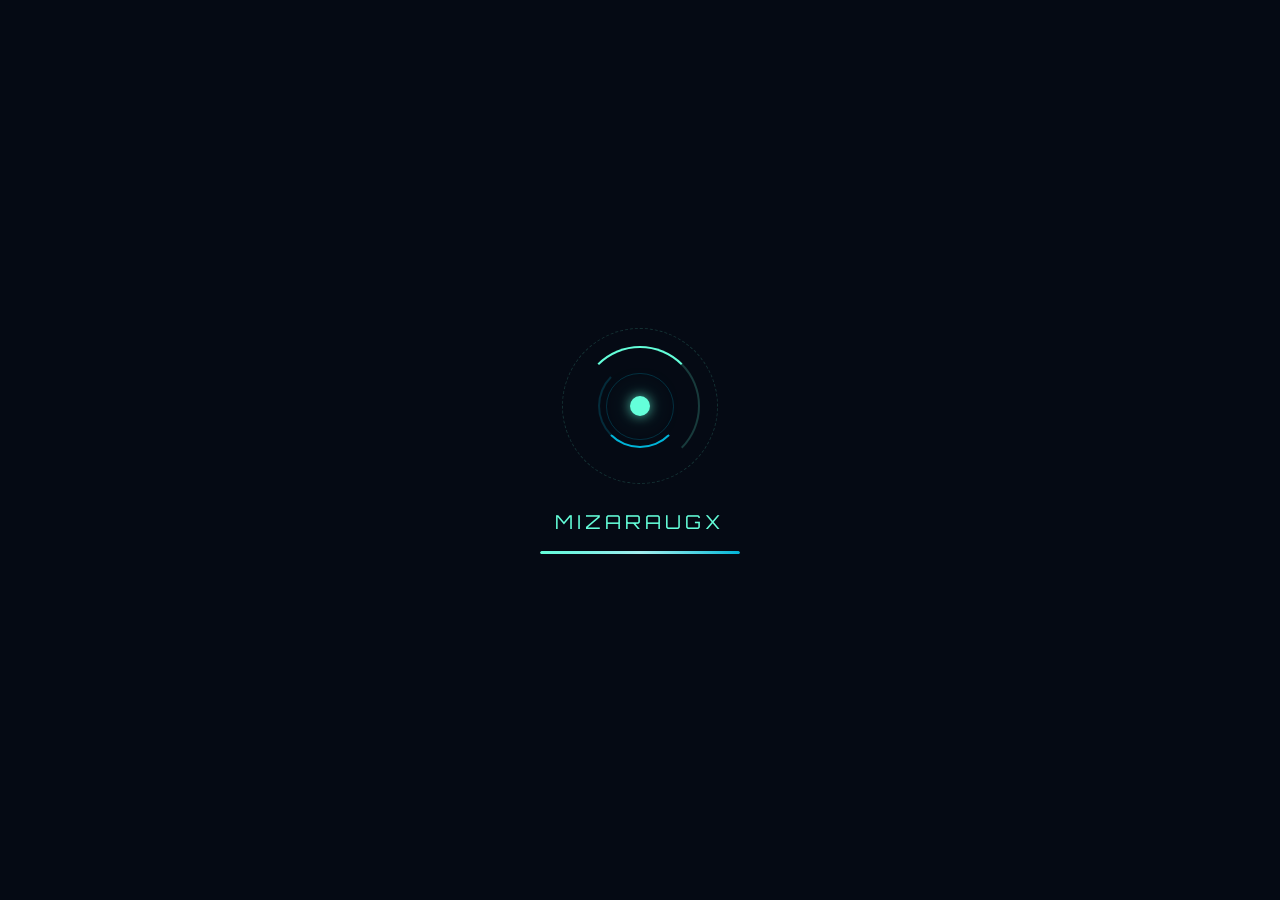
==== commit 15df391e: "Add Open Graph meta tags to index.html Added Open Graph meta tags for better social media sharing." ====
--- a/index.html
+++ b/index.html
@@ -2,6 +2,10 @@
 <html lang="es">
 <head>
     <meta charset="UTF-8">
+    <meta property="og:image" content="https://mizarweb.com.ar/images/logo-mizar.png">
+    <meta property="og:title" content="Inicio | Mizar Web">
+    <meta property="og:description" content="Agencia de desarrollo web, IA y automatización fundada por Facundo Villalba y Juan Pablo Keller.">
+    <meta property="og:url" content="https://mizarweb.com.ar/index.html">
     <meta name="viewport" content="width=device-width, initial-scale=1.0, viewport-fit=cover">
     <title>Inicio | Mizar Web</title>
     <meta name="description" content="Agencia de desarrollo web, IA y automatización fundada por Facundo Villalba y Juan Pablo Keller.">
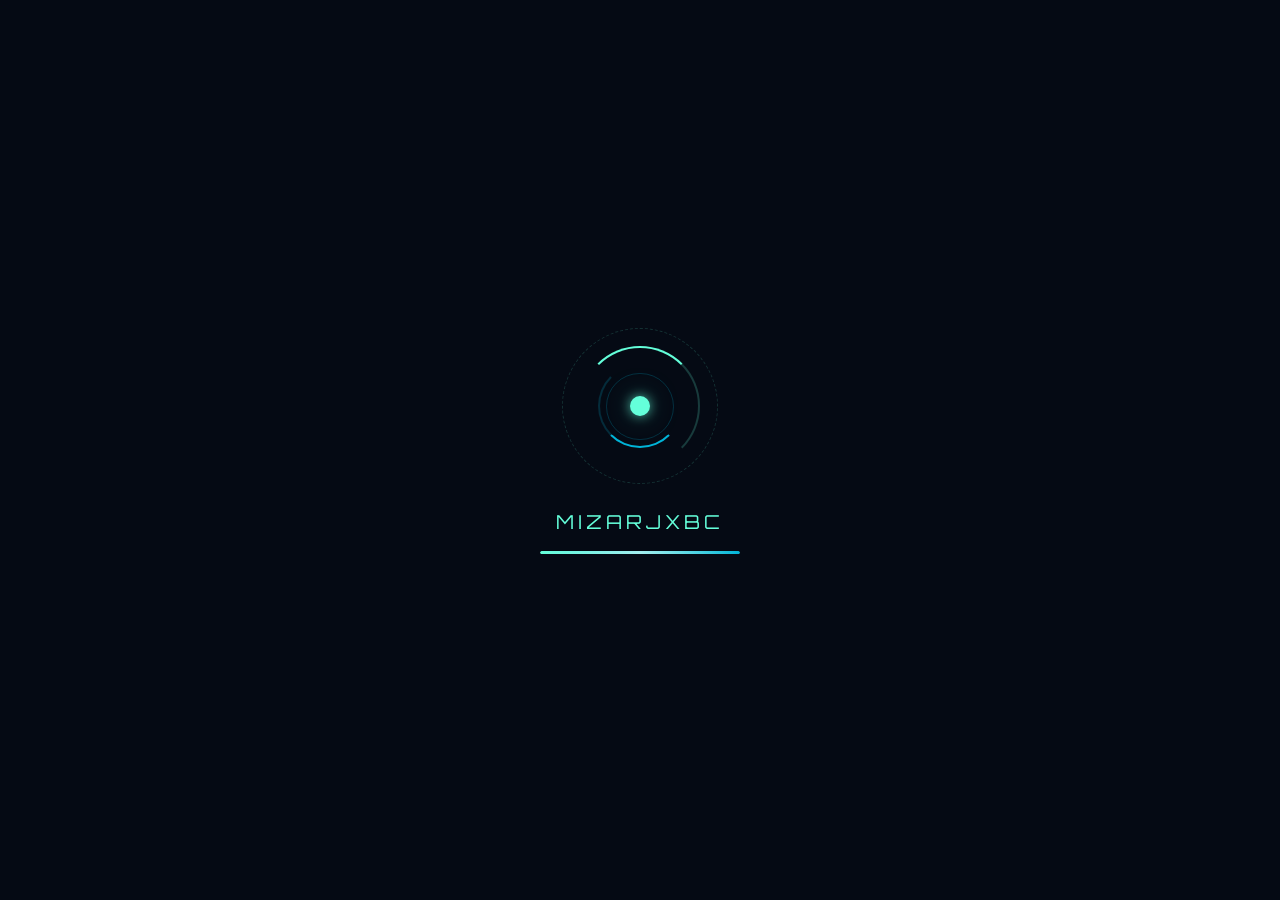
==== commit 036eabbc: "Update Instagram links in index.html Updated Instagram links in the mobile and footer sections to po" ====
--- a/index.html
+++ b/index.html
@@ -47,7 +47,7 @@
             <a href="contacto.html" class="mob-nav-btn" data-label="Contacto"><span>Contacto</span></a>
         </nav>
         <div class="mobile-social-row">
-            <a href="#" aria-label="Instagram"><i class="fab fa-instagram"></i></a>
+            <a href="https://www.instagram.com/mizarweb/" aria-label="Instagram"><i class="fab fa-instagram"></i></a>
             <a href="https://wa.me/5493751340173" target="_blank" rel="noopener" aria-label="WhatsApp"><i class="fab fa-whatsapp"></i></a>
             <a href="#" aria-label="LinkedIn"><i class="fab fa-linkedin"></i></a>
             <a href="#" aria-label="Facebook"><i class="fab fa-facebook"></i></a>
@@ -182,7 +182,7 @@
                 <a href="contacto.html" data-label="Contacto"><span>Contacto</span></a>
             </nav>
             <div class="footer-social">
-                <a href="#" aria-label="Instagram"><i class="fab fa-instagram"></i></a>
+                <a href="https://www.instagram.com/mizarweb/" aria-label="Instagram"><i class="fab fa-instagram"></i></a>
                 <a href="https://wa.me/5493751340173" target="_blank" rel="noopener" aria-label="WhatsApp"><i class="fab fa-whatsapp"></i></a>
                 <a href="#" aria-label="LinkedIn"><i class="fab fa-linkedin"></i></a>
             </div>
